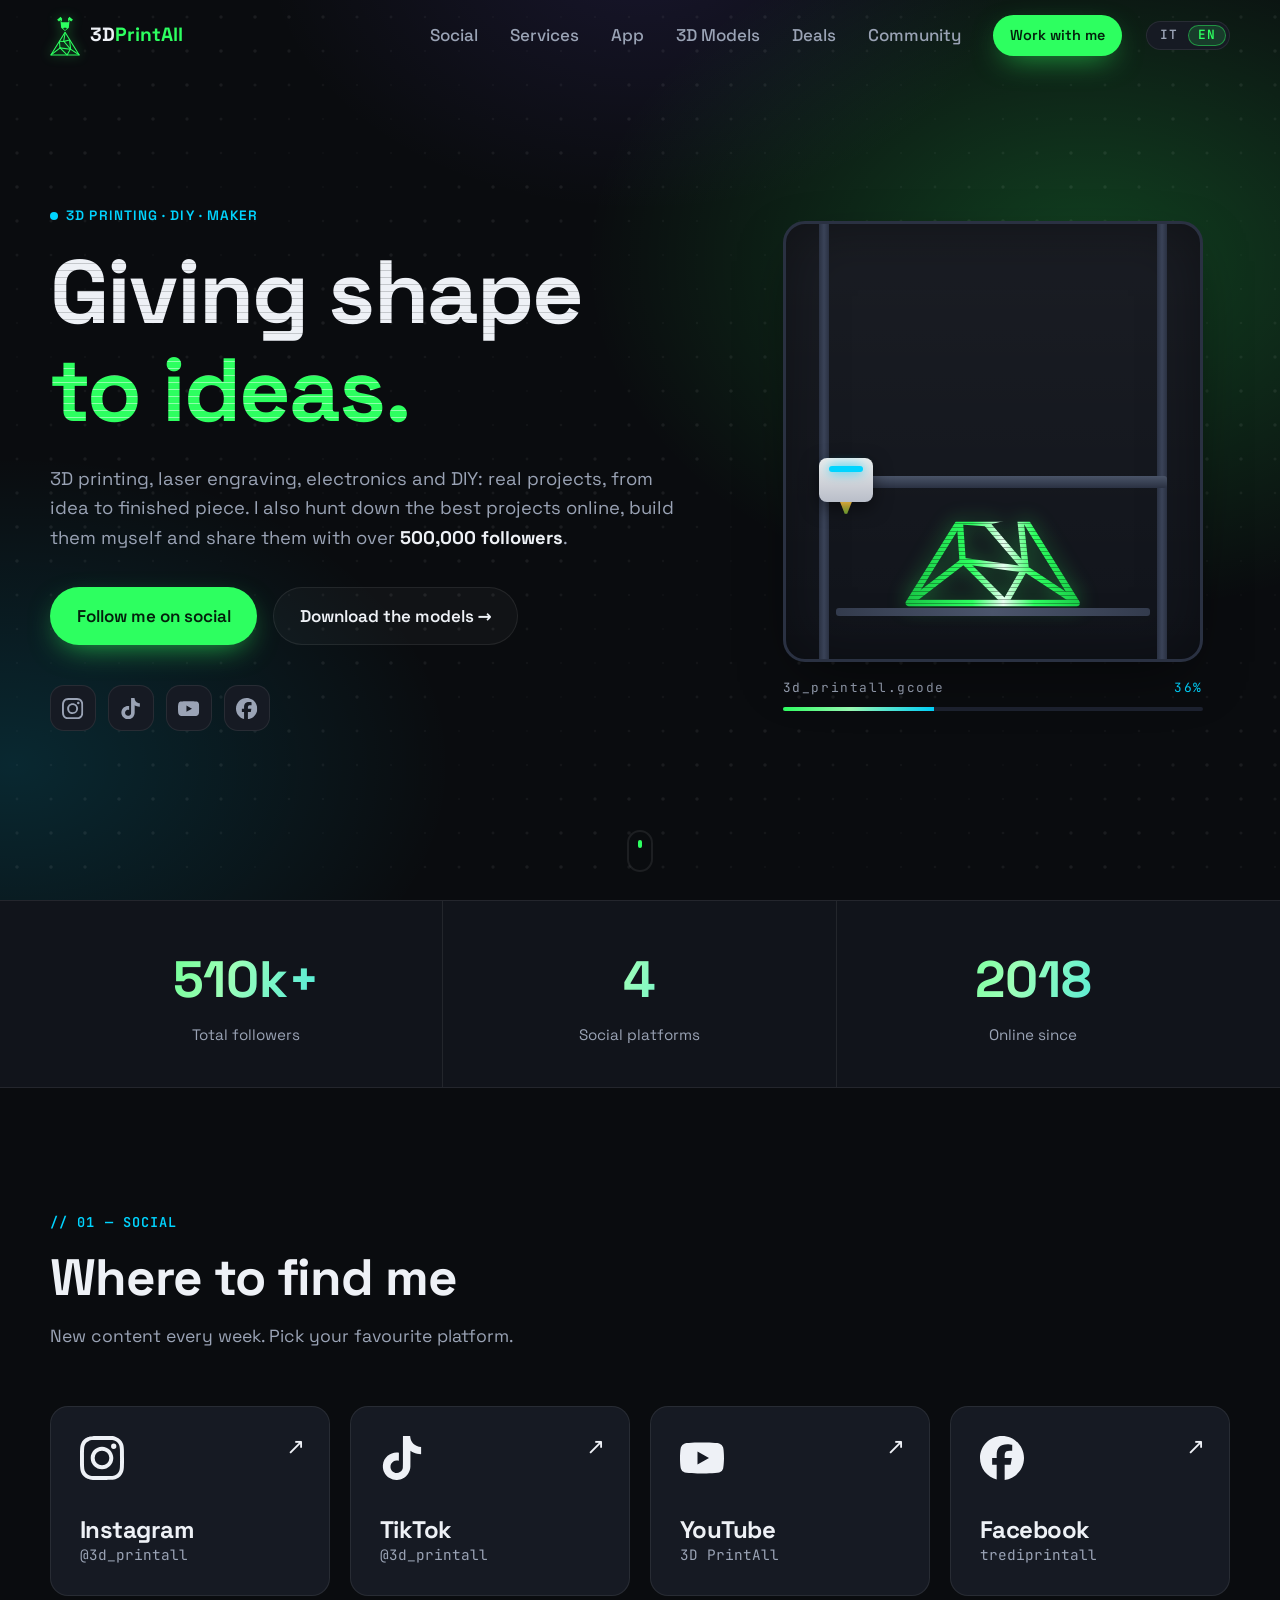
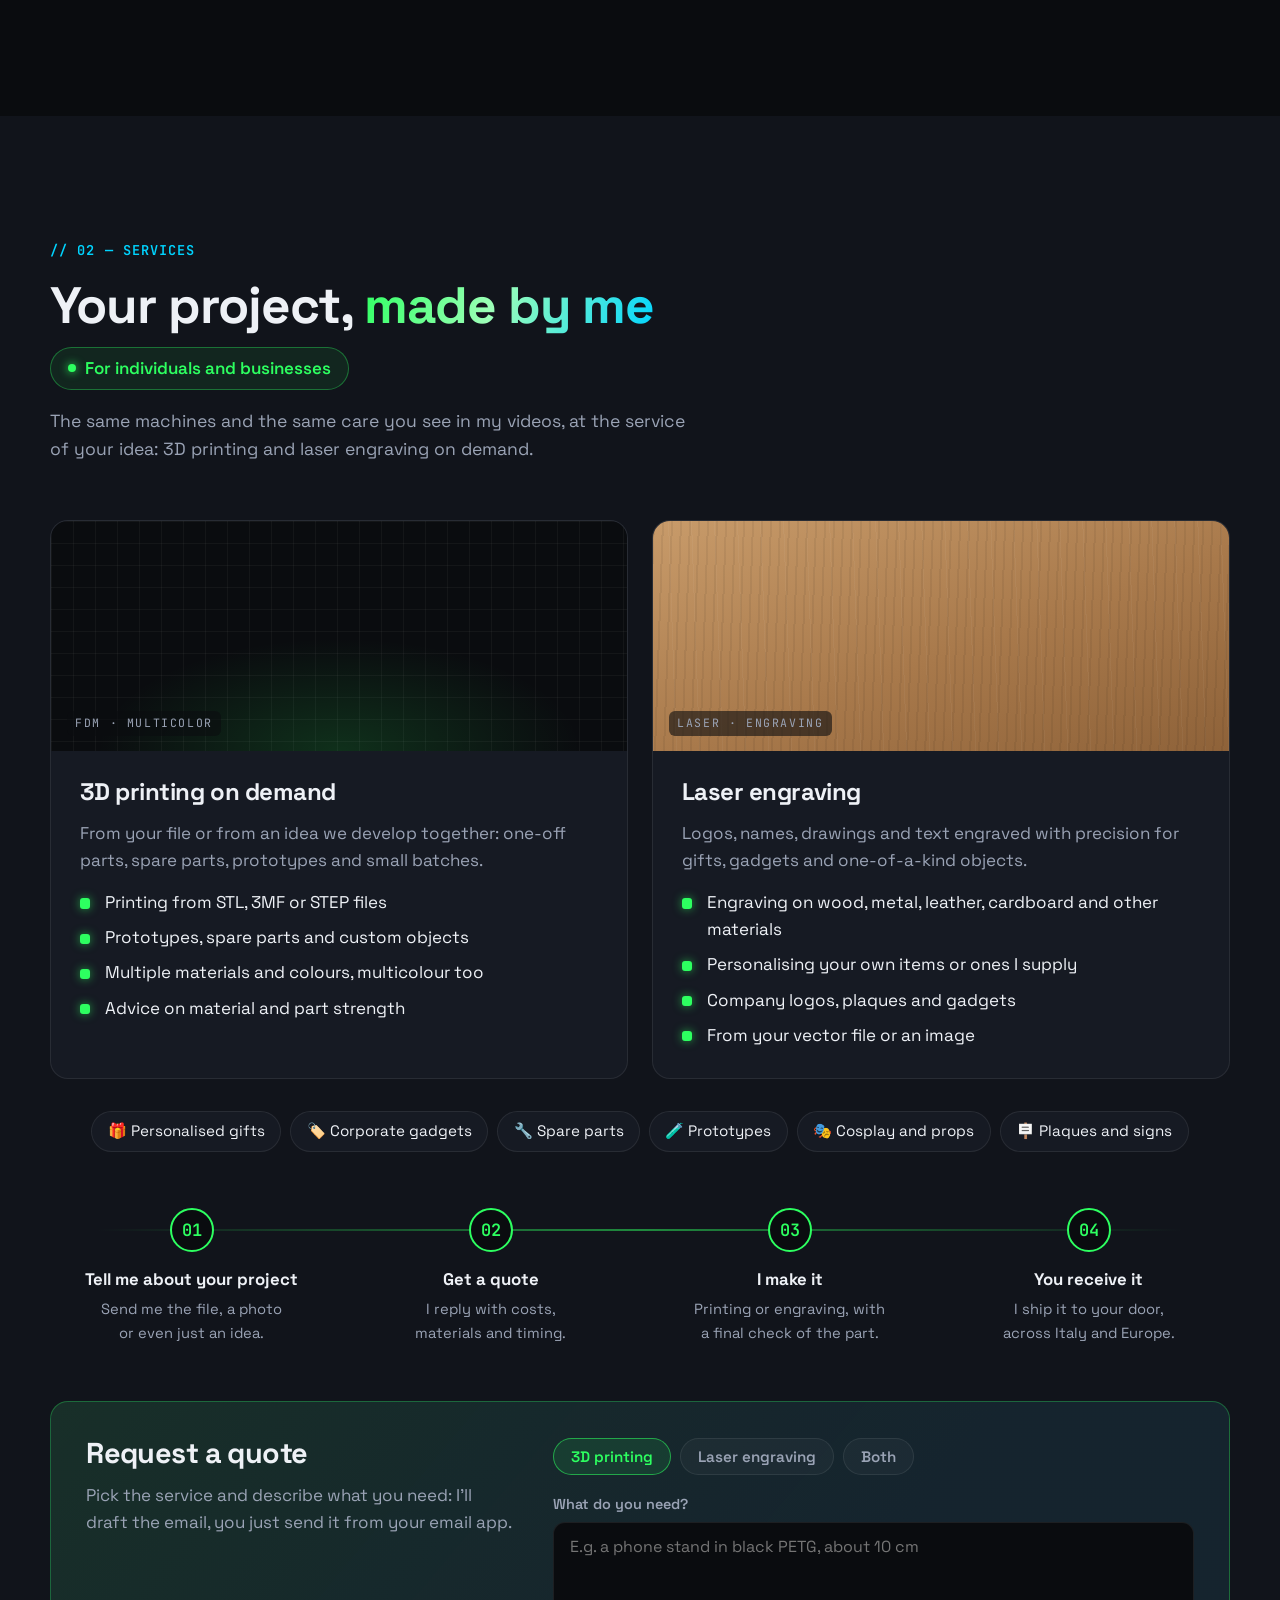
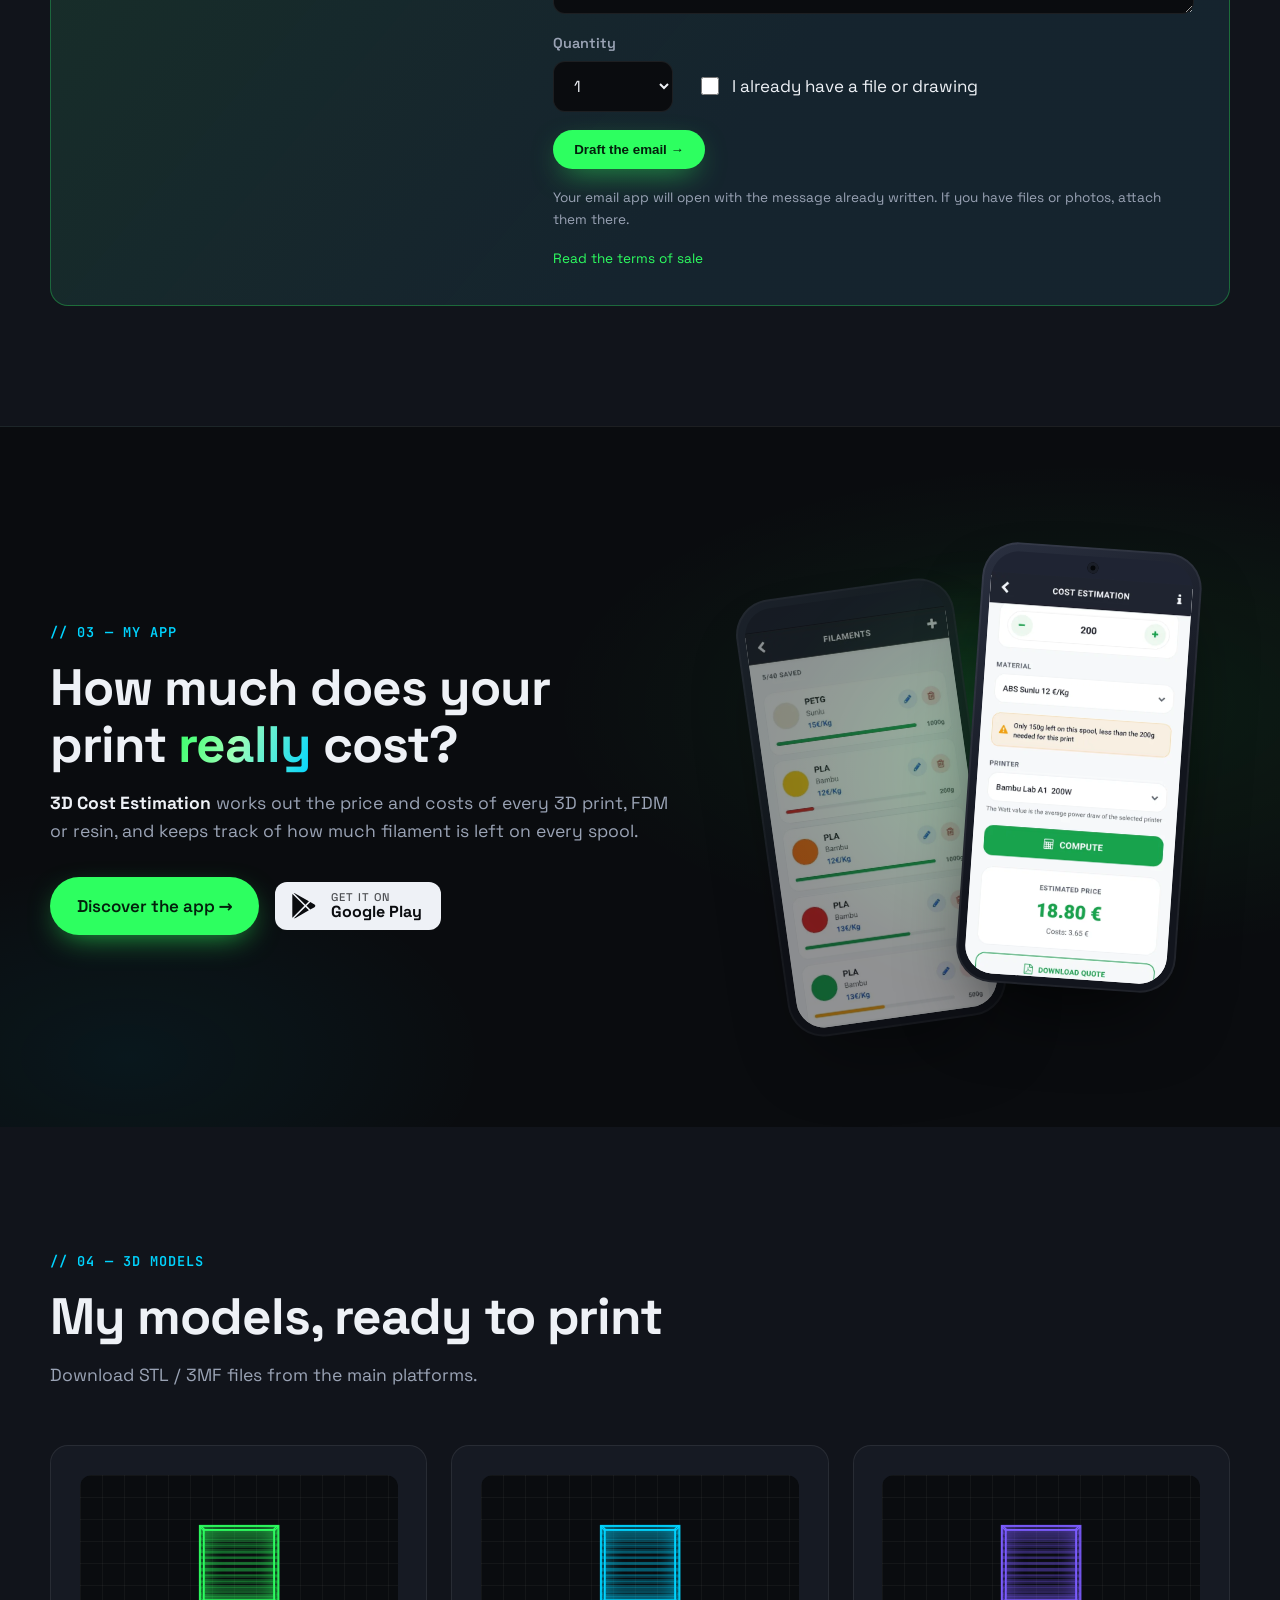
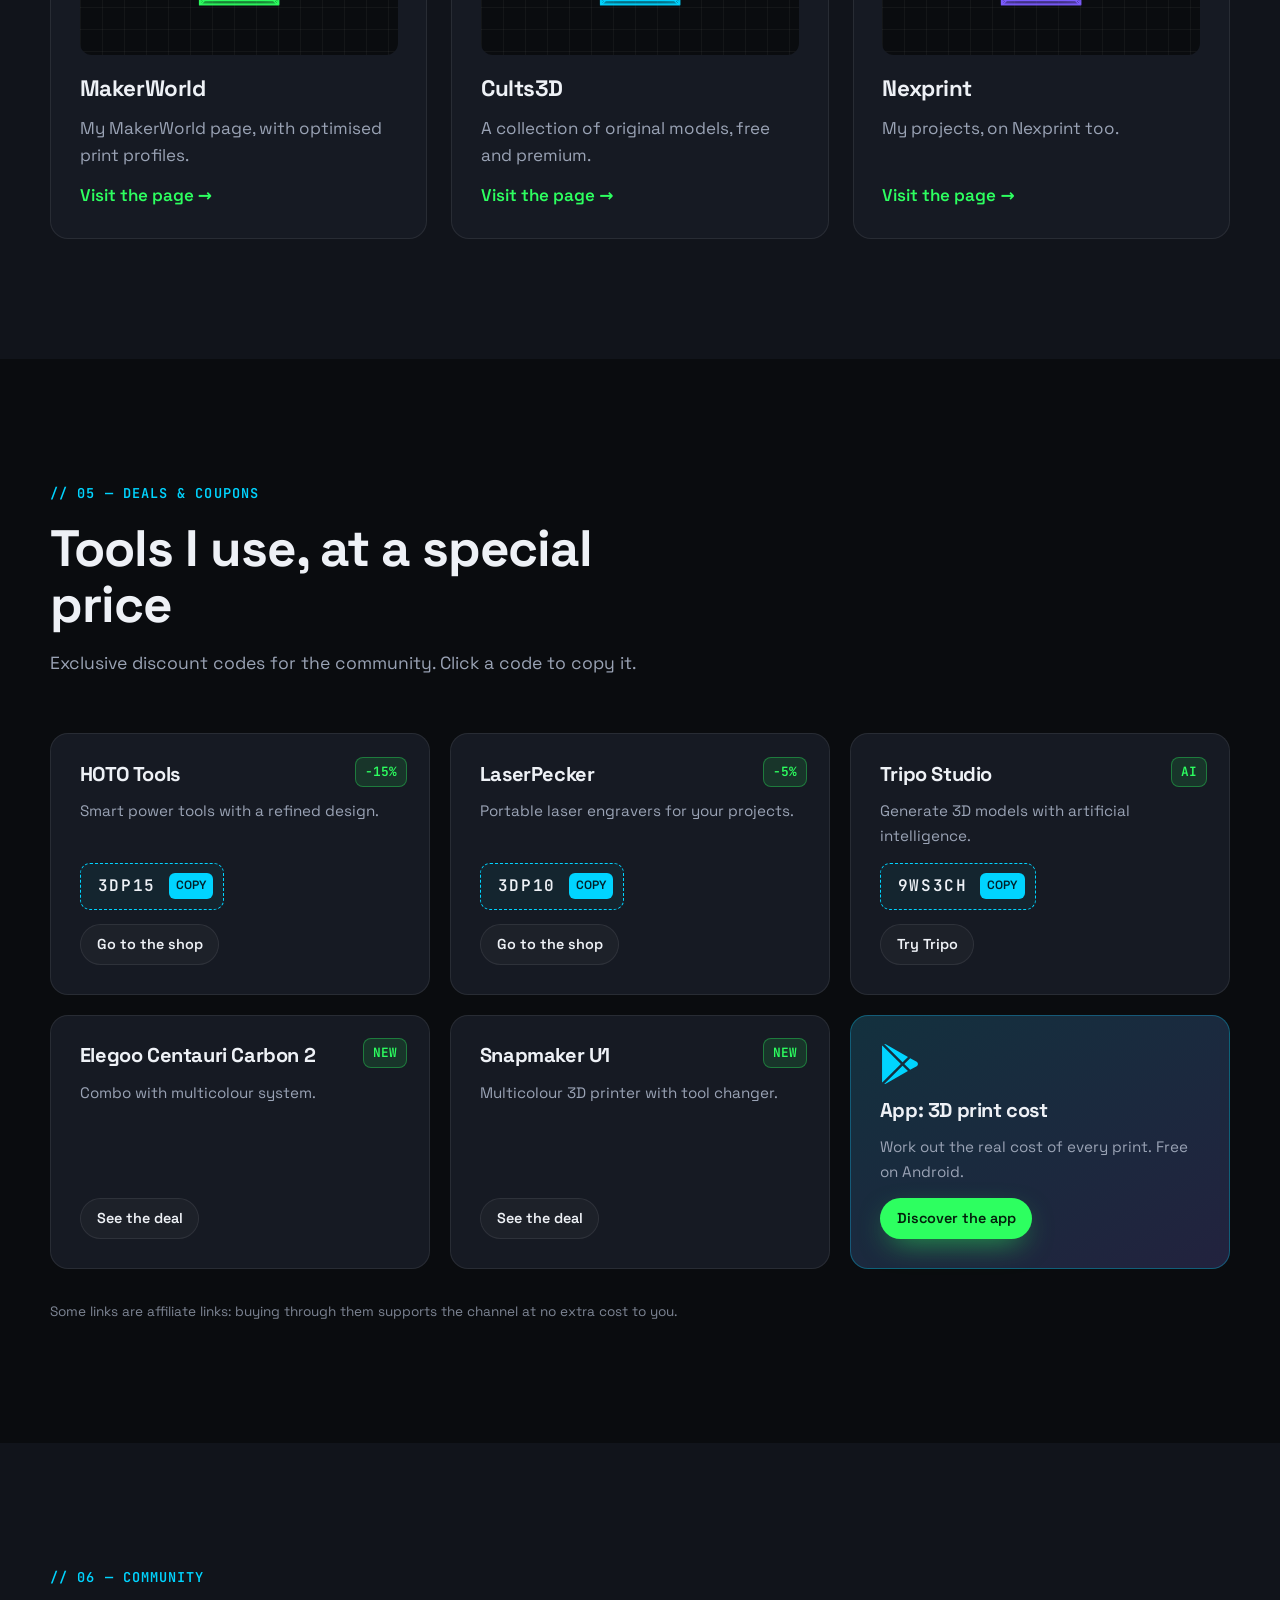
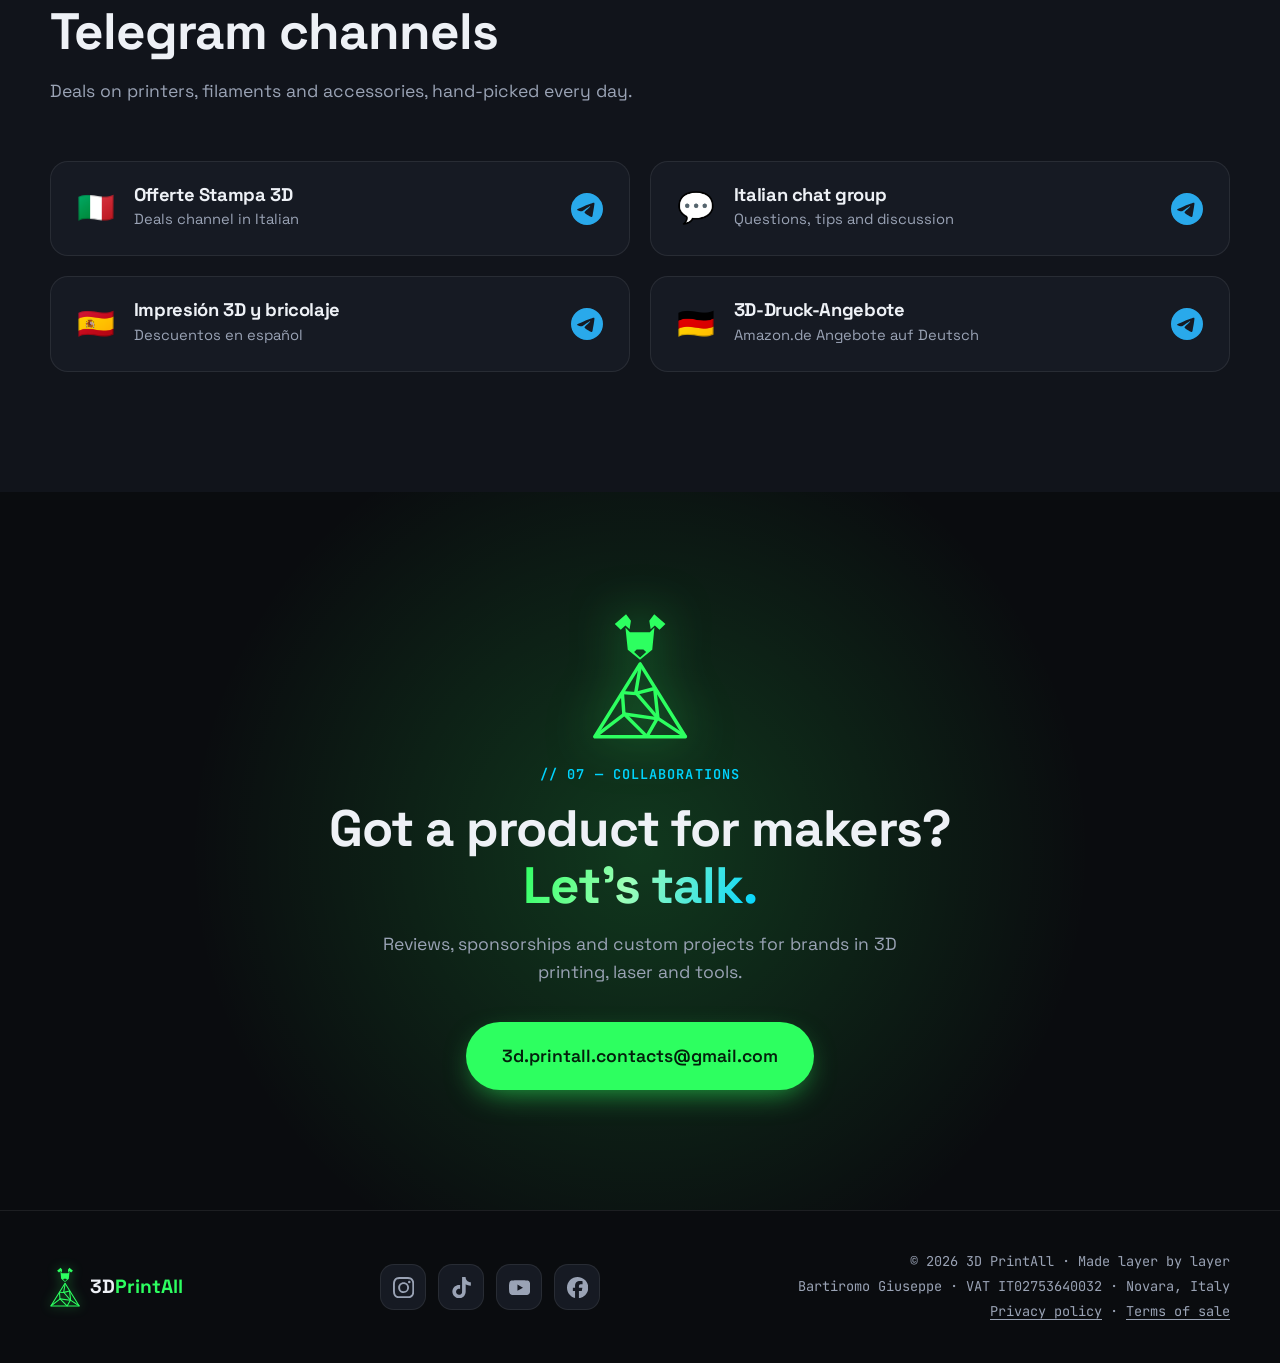
==== index.html @ 7f073265 "Footer: sede Novara, Italia Co-Authored-By: Claude Opus 5.5 <noreply@anthropic.com>" ====
<!doctype html>
<html lang="it">
<head>
  <meta charset="utf-8">
  <meta name="viewport" content="width=device-width, initial-scale=1">
  <title>3D PrintAll — Stampa 3D &amp; Fai da te</title>
  <meta name="description" content="3D PrintAll: stampa 3D, incisione laser, elettronica e fai da te. Progetti, modelli da scaricare e offerte per maker. Oltre 500.000 follower su Instagram, TikTok, YouTube e Facebook.">
  <meta name="theme-color" content="#0a0c0f">

  <!-- Open Graph -->
  <meta property="og:type" content="website">
  <meta property="og:title" content="3D PrintAll — Stampa 3D & Fai da te">
  <meta property="og:description" content="Stampa 3D, incisione laser ed elettronica: progetti, modelli e offerte per chi ama creare.">
  <meta property="og:url" content="https://renwo.github.io/3d-printall-site/">
  <meta property="og:site_name" content="3D PrintAll">
  <meta property="og:locale" content="it_IT">
  <meta property="og:locale:alternate" content="en_US">
  <meta property="og:image" content="https://renwo.github.io/3d-printall-site/assets/og-image.png">
  <meta property="og:image:width" content="1200">
  <meta property="og:image:height" content="630">
  <meta property="og:image:alt" content="Logo 3D PrintAll: stampa 3D, laser, elettronica e fai da te">
  <meta name="twitter:card" content="summary_large_image">
  <link rel="canonical" href="https://renwo.github.io/3d-printall-site/">

  <link rel="icon" href="assets/logo.svg" type="image/svg+xml">
  <link rel="apple-touch-icon" href="assets/logo.png">
  <link rel="preload" href="assets/fonts/space-grotesk-latin.woff2" as="font" type="font/woff2" crossorigin>
  <link rel="stylesheet" href="css/fonts.css">
  <link rel="stylesheet" href="css/style.css">
  <script>document.documentElement.classList.add('js')</script>
</head>
<body>
  <!-- SVG sprite: brand icons (Simple Icons, CC0) + logo -->
  <svg width="0" height="0" style="position:absolute" aria-hidden="true">
    <symbol id="i-facebook" viewBox="0 0 24 24"><path d="M9.101 23.691v-7.98H6.627v-3.667h2.474v-1.58c0-4.085 1.848-5.978 5.858-5.978.401 0 .955.042 1.468.103a8.68 8.68 0 0 1 1.141.195v3.325a8.623 8.623 0 0 0-.653-.036 26.805 26.805 0 0 0-.733-.009c-.707 0-1.259.096-1.675.309a1.686 1.686 0 0 0-.679.622c-.258.42-.374.995-.374 1.752v1.297h3.919l-.386 2.103-.287 1.564h-3.246v8.245C19.396 23.238 24 18.179 24 12.044c0-6.627-5.373-12-12-12s-12 5.373-12 12c0 5.628 3.874 10.35 9.101 11.647Z"/></symbol>
    <symbol id="i-googleplay" viewBox="0 0 24 24"><path d="M22.018 13.298l-3.919 2.218-3.515-3.493 3.543-3.521 3.891 2.202a1.49 1.49 0 0 1 0 2.594zM1.337.924a1.486 1.486 0 0 0-.112.568v21.017c0 .217.045.419.124.6l11.155-11.087L1.337.924zm12.207 10.065l3.258-3.238L3.45.195a1.466 1.466 0 0 0-.946-.179l11.04 10.973zm0 2.067l-11 10.933c.298.036.612-.016.906-.183l13.324-7.54-3.23-3.21z"/></symbol>
    <symbol id="i-instagram" viewBox="0 0 24 24"><path d="M7.0301.084c-1.2768.0602-2.1487.264-2.911.5634-.7888.3075-1.4575.72-2.1228 1.3877-.6652.6677-1.075 1.3368-1.3802 2.127-.2954.7638-.4956 1.6365-.552 2.914-.0564 1.2775-.0689 1.6882-.0626 4.947.0062 3.2586.0206 3.6671.0825 4.9473.061 1.2765.264 2.1482.5635 2.9107.308.7889.72 1.4573 1.388 2.1228.6679.6655 1.3365 1.0743 2.1285 1.38.7632.295 1.6361.4961 2.9134.552 1.2773.056 1.6884.069 4.9462.0627 3.2578-.0062 3.668-.0207 4.9478-.0814 1.28-.0607 2.147-.2652 2.9098-.5633.7889-.3086 1.4578-.72 2.1228-1.3881.665-.6682 1.0745-1.3378 1.3795-2.1284.2957-.7632.4966-1.636.552-2.9124.056-1.2809.0692-1.6898.063-4.948-.0063-3.2583-.021-3.6668-.0817-4.9465-.0607-1.2797-.264-2.1487-.5633-2.9117-.3084-.7889-.72-1.4568-1.3876-2.1228C21.2982 1.33 20.628.9208 19.8378.6165 19.074.321 18.2017.1197 16.9244.0645 15.6471.0093 15.236-.005 11.977.0014 8.718.0076 8.31.0215 7.0301.0839m.1402 21.6932c-1.17-.0509-1.8053-.2453-2.2287-.408-.5606-.216-.96-.4771-1.3819-.895-.422-.4178-.6811-.8186-.9-1.378-.1644-.4234-.3624-1.058-.4171-2.228-.0595-1.2645-.072-1.6442-.079-4.848-.007-3.2037.0053-3.583.0607-4.848.05-1.169.2456-1.805.408-2.2282.216-.5613.4762-.96.895-1.3816.4188-.4217.8184-.6814 1.3783-.9003.423-.1651 1.0575-.3614 2.227-.4171 1.2655-.06 1.6447-.072 4.848-.079 3.2033-.007 3.5835.005 4.8495.0608 1.169.0508 1.8053.2445 2.228.408.5608.216.96.4754 1.3816.895.4217.4194.6816.8176.9005 1.3787.1653.4217.3617 1.056.4169 2.2263.0602 1.2655.0739 1.645.0796 4.848.0058 3.203-.0055 3.5834-.061 4.848-.051 1.17-.245 1.8055-.408 2.2294-.216.5604-.4763.96-.8954 1.3814-.419.4215-.8181.6811-1.3783.9-.4224.1649-1.0577.3617-2.2262.4174-1.2656.0595-1.6448.072-4.8493.079-3.2045.007-3.5825-.006-4.848-.0608M16.953 5.5864A1.44 1.44 0 1 0 18.39 4.144a1.44 1.44 0 0 0-1.437 1.4424M5.8385 12.012c.0067 3.4032 2.7706 6.1557 6.173 6.1493 3.4026-.0065 6.157-2.7701 6.1506-6.1733-.0065-3.4032-2.771-6.1565-6.174-6.1498-3.403.0067-6.156 2.771-6.1496 6.1738M8 12.0077a4 4 0 1 1 4.008 3.9921A3.9996 3.9996 0 0 1 8 12.0077"/></symbol>
    <symbol id="i-telegram" viewBox="0 0 24 24"><path d="M11.944 0A12 12 0 0 0 0 12a12 12 0 0 0 12 12 12 12 0 0 0 12-12A12 12 0 0 0 12 0a12 12 0 0 0-.056 0zm4.962 7.224c.1-.002.321.023.465.14a.506.506 0 0 1 .171.325c.016.093.036.306.02.472-.18 1.898-.962 6.502-1.36 8.627-.168.9-.499 1.201-.82 1.23-.696.065-1.225-.46-1.9-.902-1.056-.693-1.653-1.124-2.678-1.8-1.185-.78-.417-1.21.258-1.91.177-.184 3.247-2.977 3.307-3.23.007-.032.014-.15-.056-.212s-.174-.041-.249-.024c-.106.024-1.793 1.14-5.061 3.345-.48.33-.913.49-1.302.48-.428-.008-1.252-.241-1.865-.44-.752-.245-1.349-.374-1.297-.789.027-.216.325-.437.893-.663 3.498-1.524 5.83-2.529 6.998-3.014 3.332-1.386 4.025-1.627 4.476-1.635z"/></symbol>
    <symbol id="i-tiktok" viewBox="0 0 24 24"><path d="M12.525.02c1.31-.02 2.61-.01 3.91-.02.08 1.53.63 3.09 1.75 4.17 1.12 1.11 2.7 1.62 4.24 1.79v4.03c-1.44-.05-2.89-.35-4.2-.97-.57-.26-1.1-.59-1.62-.93-.01 2.92.01 5.84-.02 8.75-.08 1.4-.54 2.79-1.35 3.94-1.31 1.92-3.58 3.17-5.91 3.21-1.43.08-2.86-.31-4.08-1.03-2.02-1.19-3.44-3.37-3.65-5.71-.02-.5-.03-1-.01-1.49.18-1.9 1.12-3.72 2.58-4.96 1.66-1.44 3.98-2.13 6.15-1.72.02 1.48-.04 2.96-.04 4.44-.99-.32-2.15-.23-3.02.37-.63.41-1.11 1.04-1.36 1.75-.21.51-.15 1.07-.14 1.61.24 1.64 1.82 3.02 3.5 2.87 1.12-.01 2.19-.66 2.77-1.61.19-.33.4-.67.41-1.06.1-1.79.06-3.57.07-5.36.01-4.03-.01-8.05.02-12.07z"/></symbol>
    <symbol id="i-youtube" viewBox="0 0 24 24"><path d="M23.498 6.186a3.016 3.016 0 0 0-2.122-2.136C19.505 3.545 12 3.545 12 3.545s-7.505 0-9.377.505A3.017 3.017 0 0 0 .502 6.186C0 8.07 0 12 0 12s0 3.93.502 5.814a3.016 3.016 0 0 0 2.122 2.136c1.871.505 9.376.505 9.376.505s7.505 0 9.377-.505a3.015 3.015 0 0 0 2.122-2.136C24 15.93 24 12 24 12s0-3.93-.502-5.814zM9.545 15.568V8.432L15.818 12l-6.273 3.568z"/></symbol>
    <symbol id="i-logo" viewBox="140 6 784 1036"><path fill-rule="evenodd" d="M326,100 418,20 458,73 447,143 413,112 375,147Z M740,100 648,20 608,73 619,143 653,112 691,147Z M413,127 450,167 612,167 650,127 632,310 532,392 432,310Z M505,308 560,308 582,328 533,372 484,328Z"/><g fill="none" stroke-width="28" stroke-linecap="round" stroke-linejoin="round" stroke="currentColor"><polygon points="533,425 163,1020 903,1020"/><line x1="535" y1="440" x2="498" y2="658"/><line x1="392" y1="660" x2="500" y2="668"/><line x1="505" y1="664" x2="652" y2="626"/><line x1="652" y1="624" x2="678" y2="866"/><line x1="505" y1="668" x2="668" y2="858"/><line x1="388" y1="662" x2="400" y2="830"/><line x1="402" y1="834" x2="668" y2="872"/><line x1="405" y1="835" x2="170" y2="1015"/><line x1="410" y1="840" x2="585" y2="1015"/><line x1="672" y1="872" x2="590" y2="1015"/><line x1="675" y1="868" x2="898" y2="1015"/></g></symbol>
  </svg>

  <!-- ============ NAV ============ -->
  <header class="nav" id="nav">
    <div class="container nav__inner">
      <a href="#top" class="logo" aria-label="3D PrintAll - home">
        <svg class="logo__mark" aria-hidden="true"><use href="#i-logo"/></svg>
        <span class="logo__text">3D<b>PrintAll</b></span>
      </a>
      <nav class="nav__links" id="navLinks" aria-label="Navigazione principale" data-i18n-attr="aria-label:nav.aria">
        <a href="#social">Social</a>
        <a href="#servizi" data-i18n="nav.services">Servizi</a>
        <a href="app/">App</a>
        <a href="#modelli" data-i18n="nav.models">Modelli 3D</a>
        <a href="#offerte" data-i18n="nav.deals">Offerte</a>
        <a href="#community">Community</a>
        <a href="#contatti" class="btn btn--sm btn--primary" data-i18n="nav.collab">Collabora</a>
      </nav>
      <div class="lang-switch" role="group" aria-label="Lingua / Language" data-active="it">
        <button type="button" data-lang="it" aria-pressed="true" lang="it">IT</button>
        <button type="button" data-lang="en" aria-pressed="false" lang="en">EN</button>
      </div>
      <button class="nav__toggle" id="navToggle" aria-label="Apri menu" data-i18n-attr="aria-label:nav.menu" aria-expanded="false" aria-controls="navLinks">
        <span></span><span></span>
      </button>
    </div>
  </header>

  <main id="top">

    <!-- ============ HERO ============ -->
    <section class="hero">
      <canvas class="hero__grid" id="heroGrid" aria-hidden="true"></canvas>
      <div class="container hero__inner">
        <div class="hero__copy">
          <p class="eyebrow" data-i18n="hero.eyebrow"><span class="dot"></span> Stampa 3D · Fai da te · Maker</p>
          <h1 class="hero__title">
            <span class="layered" data-text="Diamo forma" data-i18n="hero.t1">Diamo forma</span><br>
            <span class="layered layered--accent" data-text="alle idee." data-i18n="hero.t2">alle idee.</span>
          </h1>
          <p class="hero__lead" data-i18n="hero.lead">
            Stampa 3D, incisione laser, elettronica e fai da te: progetti veri, dall'idea al pezzo finito.
            Scovo anche i migliori progetti online, li riproduco e li mostro a oltre
            <strong>500.000 follower</strong>.
          </p>
          <div class="hero__cta">
            <a href="#social" class="btn btn--primary" data-i18n="hero.cta1">Seguimi sui social</a>
            <a href="#modelli" class="btn btn--ghost" data-i18n="hero.cta2">Scarica i modelli →</a>
          </div>
          <ul class="hero__socials" aria-label="Social">
            <li><a href="https://instagram.com/3d_printall" target="_blank" rel="noopener" aria-label="Instagram"><svg class="ico" aria-hidden="true"><use href="#i-instagram"/></svg></a></li>
            <li><a href="https://tiktok.com/@3d_printall" target="_blank" rel="noopener" aria-label="TikTok"><svg class="ico" aria-hidden="true"><use href="#i-tiktok"/></svg></a></li>
            <li><a href="https://www.youtube.com/channel/UCyTCmtg6hml9MblgfYUGZMQ" target="_blank" rel="noopener" aria-label="YouTube"><svg class="ico" aria-hidden="true"><use href="#i-youtube"/></svg></a></li>
            <li><a href="https://www.facebook.com/trediprintall" target="_blank" rel="noopener" aria-label="Facebook"><svg class="ico" aria-hidden="true"><use href="#i-facebook"/></svg></a></li>
          </ul>
        </div>

        <!-- Animated 3D printer -->
        <div class="printer" aria-hidden="true">
          <div class="printer__frame">
            <div class="printer__gantry">
              <div class="printer__head">
                <span class="printer__nozzle"></span>
              </div>
            </div>
            <div class="print">
              <div class="print__fill"></div>
            </div>
            <div class="printer__bed"></div>
          </div>
          <div class="printer__label mono">
            <span>3d_printall.gcode</span>
            <span class="printer__pct" id="printPct">0%</span>
          </div>
          <div class="printer__bar"><span id="printBar"></span></div>
        </div>
      </div>

      <a href="#stats" class="scroll-hint" aria-label="Scorri giù" data-i18n-attr="aria-label:hero.scroll"><span></span></a>
    </section>

    <!-- ============ STATS ============ -->
    <section class="stats" id="stats">
      <div class="container stats__grid">
        <div class="stat reveal">
          <span class="stat__num" data-count="510" data-suffix="k+">0</span>
          <span class="stat__label" data-i18n="stats.followers">Follower totali</span>
        </div>
        <div class="stat reveal">
          <span class="stat__num" data-count="4">0</span>
          <span class="stat__label" data-i18n="stats.platforms">Piattaforme social</span>
        </div>
        <div class="stat reveal">
          <span class="stat__num" data-count="2018" data-plain>0</span>
          <span class="stat__label" data-i18n="stats.since">Online dal</span>
        </div>
      </div>
    </section>

    <!-- ============ SOCIAL ============ -->
    <section class="section" id="social">
      <div class="container">
        <header class="section__head reveal">
          <p class="eyebrow mono">// 01 — Social</p>
          <h2 data-i18n="social.title">Dove trovarmi</h2>
          <p class="section__sub" data-i18n="social.sub">Contenuti nuovi ogni settimana. Scegli la tua piattaforma preferita.</p>
        </header>

        <div class="social-grid">
          <a class="social-card reveal" style="--c1:#f58529;--c2:#dd2a7b;--c3:#8134af" href="https://instagram.com/3d_printall" target="_blank" rel="noopener">
            <svg class="ico social-card__icon" aria-hidden="true"><use href="#i-instagram"/></svg>
            <div>
              <h3>Instagram</h3>
              <p class="mono">@3d_printall</p>
            </div>
            <span class="social-card__arrow">↗</span>
          </a>
          <a class="social-card reveal" style="--c1:#25f4ee;--c2:#111;--c3:#fe2c55" href="https://tiktok.com/@3d_printall" target="_blank" rel="noopener">
            <svg class="ico social-card__icon" aria-hidden="true"><use href="#i-tiktok"/></svg>
            <div>
              <h3>TikTok</h3>
              <p class="mono">@3d_printall</p>
            </div>
            <span class="social-card__arrow">↗</span>
          </a>
          <a class="social-card reveal" style="--c1:#ff0000;--c2:#c4302b;--c3:#ff4d4d" href="https://www.youtube.com/channel/UCyTCmtg6hml9MblgfYUGZMQ" target="_blank" rel="noopener">
            <svg class="ico social-card__icon" aria-hidden="true"><use href="#i-youtube"/></svg>
            <div>
              <h3>YouTube</h3>
              <p class="mono">3D PrintAll</p>
            </div>
            <span class="social-card__arrow">↗</span>
          </a>
          <a class="social-card reveal" style="--c1:#1877f2;--c2:#0a52c2;--c3:#4f9bff" href="https://www.facebook.com/trediprintall" target="_blank" rel="noopener">
            <svg class="ico social-card__icon" aria-hidden="true"><use href="#i-facebook"/></svg>
            <div>
              <h3>Facebook</h3>
              <p class="mono">trediprintall</p>
            </div>
            <span class="social-card__arrow">↗</span>
          </a>
        </div>
      </div>
    </section>

    <!-- ============ SERVIZI ============ -->
    <section class="section section--alt services" id="servizi">
      <div class="container">
        <header class="section__head reveal">
          <p class="eyebrow mono" data-i18n="sv.eyebrow">// 02 — Servizi</p>
          <h2 data-i18n="sv.title">Il tuo progetto, <span class="grad">realizzato da me</span></h2>
          <p class="svc-audience" data-i18n="sv.audience">Per privati e aziende</p>
          <p class="section__sub" data-i18n="sv.sub">Le stesse macchine e la stessa cura che vedi nei miei video, al servizio della tua idea: stampa 3D e incisione laser su richiesta.</p>
        </header>

        <div class="svc-grid">
          <!-- 3D printing -->
          <article class="svc reveal">
            <div class="svc__visual svc__visual--print" aria-hidden="true">
              <div class="layers">
                <span style="--w:34%;--i:9"></span><span style="--w:46%;--i:8"></span><span style="--w:56%;--i:7"></span>
                <span style="--w:62%;--i:6"></span><span style="--w:66%;--i:5"></span><span style="--w:68%;--i:4"></span>
                <span style="--w:66%;--i:3"></span><span style="--w:60%;--i:2"></span><span style="--w:52%;--i:1"></span>
                <span style="--w:58%;--i:0"></span>
              </div>
              <span class="svc__label mono">FDM · MULTICOLOR</span>
            </div>
            <div class="svc__body">
              <h3 data-i18n="sv.printTitle">Stampa 3D su richiesta</h3>
              <p data-i18n="sv.printText">Dal tuo file o da un'idea da sviluppare insieme: pezzi unici, ricambi, prototipi e piccole serie.</p>
              <ul class="svc__list">
                <li data-i18n="sv.p1">Stampa da file STL, 3MF o STEP</li>
                <li data-i18n="sv.p2">Prototipi, ricambi e oggetti personalizzati</li>
                <li data-i18n="sv.p3">Più materiali e colori, anche multicolore</li>
                <li data-i18n="sv.p4">Consigli su materiale e resistenza del pezzo</li>
              </ul>
            </div>
          </article>

          <!-- Laser engraving -->
          <article class="svc reveal">
            <div class="svc__visual svc__visual--laser" aria-hidden="true">
              <svg class="engrave" viewBox="140 6 784 1036"><path d="M326,100 418,20 458,73 447,143 413,112 375,147Z" pathLength="1" style="--i:0"/><path d="M740,100 648,20 608,73 619,143 653,112 691,147Z" pathLength="1" style="--i:1"/><path d="M413,127 450,167 612,167 650,127 632,310 532,392 432,310Z" pathLength="1" style="--i:2"/><path d="M505,308 560,308 582,328 533,372 484,328Z" pathLength="1" style="--i:3"/><polygon points="533,425 163,1020 903,1020" pathLength="1" style="--i:4"/><line x1="535" y1="440" x2="498" y2="658" pathLength="1" style="--i:5"/><line x1="392" y1="660" x2="500" y2="668" pathLength="1" style="--i:6"/><line x1="505" y1="664" x2="652" y2="626" pathLength="1" style="--i:7"/><line x1="652" y1="624" x2="678" y2="866" pathLength="1" style="--i:8"/><line x1="505" y1="668" x2="668" y2="858" pathLength="1" style="--i:9"/><line x1="388" y1="662" x2="400" y2="830" pathLength="1" style="--i:10"/><line x1="402" y1="834" x2="668" y2="872" pathLength="1" style="--i:11"/><line x1="405" y1="835" x2="170" y2="1015" pathLength="1" style="--i:12"/><line x1="410" y1="840" x2="585" y2="1015" pathLength="1" style="--i:13"/><line x1="672" y1="872" x2="590" y2="1015" pathLength="1" style="--i:14"/><line x1="675" y1="868" x2="898" y2="1015" pathLength="1" style="--i:15"/></svg>
              <span class="svc__label mono">LASER · ENGRAVING</span>
            </div>
            <div class="svc__body">
              <h3 data-i18n="sv.laserTitle">Incisione laser</h3>
              <p data-i18n="sv.laserText">Loghi, nomi, disegni e testi incisi con precisione per regali, gadget e oggetti unici.</p>
              <ul class="svc__list">
                <li data-i18n="sv.l1">Incisione su legno, metallo, pelle, cartone e altri materiali</li>
                <li data-i18n="sv.l2">Personalizzazione di oggetti tuoi o forniti da me</li>
                <li data-i18n="sv.l3">Loghi aziendali, targhe e gadget</li>
                <li data-i18n="sv.l4">Dal tuo file vettoriale o da un'immagine</li>
              </ul>
            </div>
          </article>
        </div>

        <!-- Use cases -->
        <ul class="svc-tags reveal" aria-label="Esempi" data-i18n-attr="aria-label:sv.examples">
          <li data-i18n="sv.t1">🎁 Regali personalizzati</li>
          <li data-i18n="sv.t2">🏷️ Gadget aziendali</li>
          <li data-i18n="sv.t3">🔧 Pezzi di ricambio</li>
          <li data-i18n="sv.t4">🧪 Prototipi</li>
          <li data-i18n="sv.t5">🎭 Cosplay e props</li>
          <li data-i18n="sv.t6">🪧 Targhe e insegne</li>
        </ul>

        <!-- Process -->
        <ol class="svc-steps">
          <li class="reveal"><span class="mono">01</span><strong data-i18n="sv.s1t">Raccontami il progetto</strong><span data-i18n="sv.s1d">Mandami il file, una foto o anche solo un'idea.</span></li>
          <li class="reveal"><span class="mono">02</span><strong data-i18n="sv.s2t">Ricevi il preventivo</strong><span data-i18n="sv.s2d">Ti rispondo con costi, materiali e tempi.</span></li>
          <li class="reveal"><span class="mono">03</span><strong data-i18n="sv.s3t">Lo realizzo</strong><span data-i18n="sv.s3d">Stampa o incisione, con controllo finale del pezzo.</span></li>
          <li class="reveal"><span class="mono">04</span><strong data-i18n="sv.s4t">Lo ricevi</strong><span data-i18n="sv.s4d">Lo spedisco a casa tua, in Italia e in Europa.</span></li>
        </ol>

        <!-- Quote composer: builds an email, nothing is sent by the site -->
        <div class="quote reveal" id="preventivo">
          <div class="quote__intro">
            <h3 data-i18n="sv.qTitle">Richiedi un preventivo</h3>
            <p data-i18n="sv.qText">Scegli il servizio e descrivi cosa ti serve: preparo io l'email, a te basta inviarla dal tuo programma di posta.</p>
          </div>
          <div class="quote__form">
            <div class="quote__row" role="group" aria-label="Servizio" data-i18n-attr="aria-label:sv.qService">
              <button type="button" class="chip is-on" data-service="print" aria-pressed="true" data-i18n="sv.optPrint">Stampa 3D</button>
              <button type="button" class="chip" data-service="laser" aria-pressed="false" data-i18n="sv.optLaser">Incisione laser</button>
              <button type="button" class="chip" data-service="both" aria-pressed="false" data-i18n="sv.optBoth">Entrambi</button>
            </div>
            <label class="quote__field">
              <span data-i18n="sv.qDescLabel">Cosa ti serve?</span>
              <textarea id="quoteDesc" rows="3" placeholder="Es. un supporto per il telefono in PETG nero, circa 10 cm" data-i18n-attr="placeholder:sv.qDescPh"></textarea>
            </label>
            <div class="quote__row quote__row--split">
              <label class="quote__field">
                <span data-i18n="sv.qQty">Quantità</span>
                <select id="quoteQty">
                  <option value="1">1</option>
                  <option value="2-10">2–10</option>
                  <option value="10-50">10–50</option>
                  <option value="50+">50+</option>
                </select>
              </label>
              <label class="quote__check">
                <input type="checkbox" id="quoteFile">
                <span data-i18n="sv.qFile">Ho già il file o un disegno</span>
              </label>
            </div>
            <button type="button" class="btn btn--primary" id="quoteSend" data-i18n="sv.qSend">Prepara l'email →</button>
            <p class="quote__note" data-i18n="sv.qNote">Si aprirà il tuo programma di posta con il messaggio già scritto. Se hai file o foto, allegali lì.</p>
            <p class="quote__note"><a href="https://renwo.github.io/3dprintall-legal/condizioni/" target="_blank" rel="noopener" data-i18n="sv.terms">Leggi le condizioni di vendita</a></p>
            <div class="quote__fallback" id="quoteFallback" hidden>
              <p data-i18n="sv.fbText">Non si è aperto nulla? Invia l'email da qui:</p>
              <div class="quote__row">
                <a class="chip" id="quoteGmail" href="#" target="_blank" rel="noopener">Gmail</a>
                <a class="chip" id="quoteOutlook" href="#" target="_blank" rel="noopener">Outlook</a>
                <button type="button" class="chip" id="quoteCopy" data-i18n="sv.fbCopy">Copia il testo</button>
              </div>
              <p class="quote__note"><span data-i18n="sv.fbTo">Indirizzo:</span> <a href="mailto:3d.printall.contacts@gmail.com">3d.printall.contacts@gmail.com</a></p>
            </div>
          </div>
        </div>
      </div>
    </section>

    <!-- ============ APP (teaser — full page in app/) ============ -->
    <section class="section app" id="app">
      <div class="container">
        <div class="teaser">
          <div class="teaser__copy reveal">
            <p class="eyebrow mono" data-i18n="app.eyebrow">// 03 — La mia app</p>
            <h2 data-i18n="app.title">Quanto costa <span class="grad">davvero</span> la tua stampa?</h2>
            <p class="section__sub" data-i18n="teaser.sub"><strong>3D Cost Estimation</strong> calcola prezzo e costi di ogni stampa 3D, FDM o resina, e tiene d'occhio quanto filamento ti resta su ogni bobina.</p>
            <div class="teaser__cta">
              <a class="btn btn--primary" href="app/" data-i18n="teaser.btn">Scopri l'app →</a>
              <a class="play-btn play-btn--sm" href="https://play.google.com/store/apps/details?id=my_pkg.myapp" target="_blank" rel="noopener">
                <svg class="ico" aria-hidden="true"><use href="#i-googleplay"/></svg>
                <span><small data-i18n="app.available">Disponibile su</small>Google Play</span>
              </a>
            </div>
          </div>
          <a class="teaser__phones reveal" href="app/" aria-label="3D Cost Estimation" tabindex="-1">
            <span class="app__glow" aria-hidden="true"></span>
            <span class="phone phone--back"><span class="phone__screen"><img src="assets/app/filaments.webp" alt="" width="540" height="1131" loading="lazy"></span></span>
            <span class="phone phone--front"><span class="phone__notch" aria-hidden="true"></span><span class="phone__screen"><img src="assets/app/price.webp" alt="" width="540" height="1126" loading="lazy"></span></span>
          </a>
        </div>
      </div>
    </section>

    <!-- ============ MODELLI ============ -->
    <section class="section section--alt" id="modelli">
      <div class="container">
        <header class="section__head reveal">
          <p class="eyebrow mono" data-i18n="models.eyebrow">// 04 — Modelli 3D</p>
          <h2 data-i18n="models.title">I miei modelli, pronti da stampare</h2>
          <p class="section__sub" data-i18n="models.sub">Scarica i file STL / 3MF dalle principali piattaforme.</p>
        </header>

        <div class="model-grid">
          <a class="model-card reveal" href="https://makerworld.com/en/@3d_printall" target="_blank" rel="noopener">
            <div class="model-card__visual"><div class="cube"><span></span><span></span><span></span><span></span><span></span><span></span></div></div>
            <h3>MakerWorld</h3>
            <p data-i18n="models.mw">La mia pagina su MakerWorld, con profili di stampa ottimizzati.</p>
            <span class="link" data-i18n="models.visit">Visita la pagina →</span>
          </a>
          <a class="model-card reveal" href="https://cults3d.com/en/users/3dprintall" target="_blank" rel="noopener">
            <div class="model-card__visual"><div class="cube cube--b"><span></span><span></span><span></span><span></span><span></span><span></span></div></div>
            <h3>Cults3D</h3>
            <p data-i18n="models.cults">Collezione di modelli originali, gratuiti e premium.</p>
            <span class="link" data-i18n="models.visit">Visita la pagina →</span>
          </a>
          <a class="model-card reveal" href="https://www.nexprint.com/en/U0035322098/home" target="_blank" rel="noopener">
            <div class="model-card__visual"><div class="cube cube--c"><span></span><span></span><span></span><span></span><span></span><span></span></div></div>
            <h3>Nexprint</h3>
            <p data-i18n="models.nex">I miei progetti anche su Nexprint.</p>
            <span class="link" data-i18n="models.visit">Visita la pagina →</span>
          </a>
        </div>
      </div>
    </section>

    <!-- ============ OFFERTE ============ -->
    <section class="section" id="offerte">
      <div class="container">
        <header class="section__head reveal">
          <p class="eyebrow mono" data-i18n="deals.eyebrow">// 05 — Offerte & Coupon</p>
          <h2 data-i18n="deals.title">Strumenti che uso, a prezzo speciale</h2>
          <p class="section__sub" data-i18n="deals.sub">Codici sconto esclusivi per la community. Clicca sul codice per copiarlo.</p>
        </header>

        <div class="deal-grid">
          <article class="deal reveal">
            <span class="deal__tag">-15%</span>
            <h3>HOTO Tools</h3>
            <p data-i18n="deals.hoto">Utensili elettrici smart dal design curato.</p>
            <button class="coupon" data-code="3DP15" type="button"><span class="mono">3DP15</span><em data-i18n="deals.copy">Copia</em></button>
            <a class="btn btn--ghost btn--sm" href="https://hototools.com/?ref=kghfpxga&amp;utm_source=goaff_ref" target="_blank" rel="noopener sponsored" data-i18n="deals.shop">Vai allo shop</a>
          </article>
          <article class="deal reveal">
            <span class="deal__tag">-5%</span>
            <h3>LaserPecker</h3>
            <p data-i18n="deals.lp">Incisori laser portatili per i tuoi progetti.</p>
            <button class="coupon" data-code="3DP10" type="button"><span class="mono">3DP10</span><em data-i18n="deals.copy">Copia</em></button>
            <a class="btn btn--ghost btn--sm" href="https://tidd.ly/4rkAULL" target="_blank" rel="noopener sponsored" data-i18n="deals.shop">Vai allo shop</a>
          </article>
          <article class="deal reveal">
            <span class="deal__tag">AI</span>
            <h3>Tripo Studio</h3>
            <p data-i18n="deals.tripo">Genera modelli 3D con l'intelligenza artificiale.</p>
            <button class="coupon" data-code="9WS3CH" type="button"><span class="mono">9WS3CH</span><em data-i18n="deals.copy">Copia</em></button>
            <a class="btn btn--ghost btn--sm" href="https://studio.tripo3d.ai/home?invite_code=9WS3CH&amp;utm_source=instagram&amp;utm_medium=kol&amp;utm_campaign=kol_3d_printall" target="_blank" rel="noopener sponsored" data-i18n="deals.tryTripo">Prova Tripo</a>
          </article>
          <article class="deal reveal">
            <span class="deal__tag">NEW</span>
            <h3>Elegoo Centauri Carbon 2</h3>
            <p data-i18n="deals.elegoo">Combo con sistema multicolore.</p>
            <a class="btn btn--ghost btn--sm" href="https://tidd.ly/4rD0Ovi" target="_blank" rel="noopener sponsored" data-i18n="deals.see">Scopri l'offerta</a>
          </article>
          <article class="deal reveal">
            <span class="deal__tag">NEW</span>
            <h3>Snapmaker U1</h3>
            <p data-i18n="deals.snap">Stampante 3D multicolore con cambio utensile.</p>
            <a class="btn btn--ghost btn--sm" href="https://snapmaker.sjv.io/c/3622600/1346054/16240" target="_blank" rel="noopener sponsored" data-i18n="deals.see">Scopri l'offerta</a>
          </article>
          <article class="deal deal--app reveal">
            <svg class="ico deal__appicon" aria-hidden="true"><use href="#i-googleplay"/></svg>
            <h3 data-i18n="deals.appTitle">App: Costo di stampa 3D</h3>
            <p data-i18n="deals.appText">Calcola il costo reale di ogni stampa. Gratis su Android.</p>
            <a class="btn btn--primary btn--sm" href="app/" data-i18n="deals.appBtn">Scopri l'app</a>
          </article>
        </div>
        <p class="disclaimer" data-i18n="deals.disclaimer">Alcuni link sono affiliati: acquistando tramite questi link supporti il canale, senza costi aggiuntivi per te.</p>
      </div>
    </section>

    <!-- ============ COMMUNITY ============ -->
    <section class="section section--alt" id="community">
      <div class="container">
        <header class="section__head reveal">
          <p class="eyebrow mono">// 06 — Community</p>
          <h2 data-i18n="tg.title">Canali Telegram</h2>
          <p class="section__sub" data-i18n="tg.sub">Offerte su stampanti, filamenti e accessori, selezionate ogni giorno.</p>
        </header>

        <div class="tg-grid">
          <a class="tg reveal" href="http://t.me/scontistampa3d" target="_blank" rel="noopener">
            <span class="tg__flag">🇮🇹</span>
            <div><h3>Offerte Stampa 3D</h3><p data-i18n="tg.itDesc">Canale offerte in italiano</p></div>
            <svg class="ico tg__icon" aria-hidden="true"><use href="#i-telegram"/></svg>
          </a>
          <a class="tg reveal" href="https://t.me/joinchat/Ly3OJ7kNkNE4MzFk" target="_blank" rel="noopener">
            <span class="tg__flag">💬</span>
            <div><h3 data-i18n="tg.chat">Gruppo chat IT</h3><p data-i18n="tg.chatDesc">Domande, consigli e confronto</p></div>
            <svg class="ico tg__icon" aria-hidden="true"><use href="#i-telegram"/></svg>
          </a>
          <a class="tg reveal" href="https://t.me/impresion3Ddescuento" target="_blank" rel="noopener">
            <span class="tg__flag">🇪🇸</span>
            <div><h3>Impresión 3D y bricolaje</h3><p>Descuentos en español</p></div>
            <svg class="ico tg__icon" aria-hidden="true"><use href="#i-telegram"/></svg>
          </a>
          <a class="tg reveal" href="https://t.me/DruckRabatte3D" target="_blank" rel="noopener">
            <span class="tg__flag">🇩🇪</span>
            <div><h3>3D-Druck-Angebote</h3><p>Amazon.de Angebote auf Deutsch</p></div>
            <svg class="ico tg__icon" aria-hidden="true"><use href="#i-telegram"/></svg>
          </a>
        </div>
      </div>
    </section>

    <!-- ============ CONTATTI ============ -->
    <section class="section cta" id="contatti">
      <div class="container cta__inner reveal">
        <svg class="cta__logo" aria-hidden="true"><use href="#i-logo"/></svg>
        <p class="eyebrow mono" data-i18n="cta.eyebrow">// 07 — Collaborazioni</p>
        <h2 data-i18n="cta.title">Hai un prodotto per maker?<br><span class="grad">Parliamone.</span></h2>
        <p class="section__sub" data-i18n="cta.sub">Recensioni, sponsorizzazioni e progetti su misura per brand del settore stampa 3D, laser e utensili.</p>
        <a class="btn btn--primary btn--lg" href="mailto:3d.printall.contacts@gmail.com">3d.printall.contacts@gmail.com</a>
      </div>
    </section>
  </main>

  <footer class="footer">
    <div class="container footer__inner">
      <a href="#top" class="logo" aria-label="3D PrintAll - torna su" data-i18n-attr="aria-label:footer.top">
        <svg class="logo__mark" aria-hidden="true"><use href="#i-logo"/></svg>
        <span class="logo__text">3D<b>PrintAll</b></span>
      </a>
      <ul class="hero__socials">
        <li><a href="https://instagram.com/3d_printall" target="_blank" rel="noopener" aria-label="Instagram"><svg class="ico" aria-hidden="true"><use href="#i-instagram"/></svg></a></li>
        <li><a href="https://tiktok.com/@3d_printall" target="_blank" rel="noopener" aria-label="TikTok"><svg class="ico" aria-hidden="true"><use href="#i-tiktok"/></svg></a></li>
        <li><a href="https://www.youtube.com/channel/UCyTCmtg6hml9MblgfYUGZMQ" target="_blank" rel="noopener" aria-label="YouTube"><svg class="ico" aria-hidden="true"><use href="#i-youtube"/></svg></a></li>
        <li><a href="https://www.facebook.com/trediprintall" target="_blank" rel="noopener" aria-label="Facebook"><svg class="ico" aria-hidden="true"><use href="#i-facebook"/></svg></a></li>
      </ul>
      <div class="footer__legal">
        <p class="footer__copy mono">© <span id="year"></span> 3D PrintAll · Made layer by layer</p>
        <p class="footer__copy mono" data-i18n="footer.vat">Bartiromo Giuseppe · P.IVA 02753640032 · Novara, Italia</p>
        <p class="footer__copy mono"><a href="https://renwo.github.io/3dprintall-legal/website/" target="_blank" rel="noopener">Privacy policy</a> · <a href="https://renwo.github.io/3dprintall-legal/condizioni/" target="_blank" rel="noopener" data-i18n="footer.terms">Condizioni di vendita</a></p>
      </div>
    </div>
  </footer>

  <div class="toast" id="toast" role="status" aria-live="polite"></div>
  <script src="js/i18n.js"></script>
  <script src="js/main.js" defer></script>
</body>
</html>
---- css/fonts.css ----
/* Self-hosted fonts (SIL Open Font License) — no requests to Google */
@font-face {
  font-family: 'JetBrains Mono';
  font-style: normal;
  font-weight: 400 600;
  font-display: swap;
  src: url('../assets/fonts/jetbrains-mono-latin-ext.woff2') format('woff2');
  unicode-range: U+0100-02BA, U+02BD-02C5, U+02C7-02CC, U+02CE-02D7, U+02DD-02FF, U+0304, U+0308, U+0329, U+1D00-1DBF, U+1E00-1E9F, U+1EF2-1EFF, U+2020, U+20A0-20AB, U+20AD-20C4, U+2113, U+2C60-2C7F, U+A720-A7FF;
}
@font-face {
  font-family: 'JetBrains Mono';
  font-style: normal;
  font-weight: 400 600;
  font-display: swap;
  src: url('../assets/fonts/jetbrains-mono-latin.woff2') format('woff2');
  unicode-range: U+0000-00FF, U+0131, U+0152-0153, U+02BB-02BC, U+02C6, U+02DA, U+02DC, U+0304, U+0308, U+0329, U+2000-206F, U+20AC, U+2122, U+2191, U+2193, U+2212, U+2215, U+FEFF, U+FFFD;
}
@font-face {
  font-family: 'Space Grotesk';
  font-style: normal;
  font-weight: 400 700;
  font-display: swap;
  src: url('../assets/fonts/space-grotesk-latin-ext.woff2') format('woff2');
  unicode-range: U+0100-02BA, U+02BD-02C5, U+02C7-02CC, U+02CE-02D7, U+02DD-02FF, U+0304, U+0308, U+0329, U+1D00-1DBF, U+1E00-1E9F, U+1EF2-1EFF, U+2020, U+20A0-20AB, U+20AD-20C4, U+2113, U+2C60-2C7F, U+A720-A7FF;
}
@font-face {
  font-family: 'Space Grotesk';
  font-style: normal;
  font-weight: 400 700;
  font-display: swap;
  src: url('../assets/fonts/space-grotesk-latin.woff2') format('woff2');
  unicode-range: U+0000-00FF, U+0131, U+0152-0153, U+02BB-02BC, U+02C6, U+02DA, U+02DC, U+0304, U+0308, U+0329, U+2000-206F, U+20AC, U+2122, U+2191, U+2193, U+2212, U+2215, U+FEFF, U+FFFD;
}
---- css/style.css ----
/* ==========================================================
   3D PrintAll — main stylesheet
   ========================================================== */

:root {
  --bg: #0a0c0f;
  --bg-2: #11141b;
  --surface: #161a23;
  --surface-2: #1d2230;
  --border: rgba(255, 255, 255, 0.08);
  --text: #eef1f6;
  --muted: #9aa3b5;
  --accent: #2dff60;        /* logo green */
  --accent-2: #00d4ff;      /* cyan */
  --accent-3: #7c5cff;      /* PETG violet */
  --grad: linear-gradient(110deg, var(--accent) 0%, #9dffb8 45%, var(--accent-2) 100%);
  --radius: 18px;
  --shadow: 0 20px 60px -20px rgba(0, 0, 0, 0.6);
  --font: "Space Grotesk", system-ui, -apple-system, "Segoe UI", sans-serif;
  --mono: "JetBrains Mono", ui-monospace, Consolas, monospace;
  --nav-h: 72px;
}

*, *::before, *::after { box-sizing: border-box; }
html { scroll-behavior: smooth; scroll-padding-top: var(--nav-h); }
body {
  margin: 0;
  background: var(--bg);
  color: var(--text);
  font-family: var(--font);
  font-size: 17px;
  line-height: 1.6;
  -webkit-font-smoothing: antialiased;
  overflow-x: hidden;
}
img { max-width: 100%; display: block; }
a { color: inherit; text-decoration: none; }
h1, h2, h3 { line-height: 1.1; margin: 0; letter-spacing: -0.02em; }
p { margin: 0; }
.mono { font-family: var(--mono); }

.container { width: min(1180px, 100% - 32px); margin-inline: auto; }

::selection { background: var(--accent); color: #000; }

/* ---------- Icons (inline SVG sprite, colored with currentColor) ---------- */
.ico {
  display: inline-block; flex-shrink: 0;
  width: 1.25em; height: 1.25em;
  fill: currentColor;
}

/* ---------- Buttons ---------- */
.btn {
  display: inline-flex; align-items: center; justify-content: center; gap: .5em;
  padding: .85em 1.5em;
  border-radius: 999px;
  font-weight: 600;
  border: 1px solid transparent;
  transition: transform .25s ease, box-shadow .25s ease, background .25s ease, border-color .25s ease;
  cursor: pointer;
  white-space: nowrap;
}
.btn:hover { transform: translateY(-2px); }
.btn--primary {
  background: var(--accent);
  color: #03200c;
  box-shadow: 0 10px 30px -10px rgba(45, 255, 96, .7);
}
.btn--primary:hover { box-shadow: 0 16px 40px -10px rgba(45, 255, 96, .9); }
.btn--ghost { border-color: var(--border); background: rgba(255,255,255,.03); }
.btn--ghost:hover { border-color: var(--accent); color: var(--accent); }
.btn--sm { padding: .55em 1.1em; font-size: .9rem; }
.btn--lg { padding: 1.1em 2em; font-size: 1.1rem; white-space: normal; word-break: break-all; }

.eyebrow {
  display: inline-flex; align-items: center; gap: .6em;
  color: var(--accent-2);
  font-size: .85rem; font-weight: 600;
  letter-spacing: .08em; text-transform: uppercase;
  margin-bottom: 1rem;
}
.eyebrow .dot {
  width: 8px; height: 8px; border-radius: 50%;
  background: var(--accent-2);
  box-shadow: 0 0 0 0 rgba(0, 212, 255, .6);
  animation: pulse 2s infinite;
}
@keyframes pulse {
  70% { box-shadow: 0 0 0 10px rgba(0, 212, 255, 0); }
  100% { box-shadow: 0 0 0 0 rgba(0, 212, 255, 0); }
}

/* ---------- Logo ---------- */
.logo { display: inline-flex; align-items: center; gap: .6rem; font-weight: 700; font-size: 1.2rem; }
.logo b { color: var(--accent); font-weight: 700; }
.logo__mark {
  width: 30px; height: 40px;
  color: var(--accent); fill: currentColor;
  filter: drop-shadow(0 0 6px rgba(45,255,96,.45));
  transition: transform .4s cubic-bezier(.2,.8,.2,1), filter .4s;
}
.logo:hover .logo__mark { transform: rotate(-8deg) scale(1.08); filter: drop-shadow(0 0 12px rgba(45,255,96,.8)); }

/* ---------- Nav ---------- */
.nav {
  position: fixed; inset: 0 0 auto 0; z-index: 50;
  height: var(--nav-h);
  transition: background .3s ease, border-color .3s ease, backdrop-filter .3s ease;
  border-bottom: 1px solid transparent;
}
.nav.is-scrolled {
  background: rgba(10, 12, 15, .75);
  backdrop-filter: blur(14px);
  -webkit-backdrop-filter: blur(14px);
  border-color: var(--border);
}
.nav__inner { height: 100%; display: flex; align-items: center; justify-content: space-between; }
.nav__links { display: flex; align-items: center; gap: 2rem; }
.nav__links a:not(.btn) { color: var(--muted); font-weight: 500; position: relative; transition: color .2s; }
.nav__links a:not(.btn)::after {
  content: ""; position: absolute; left: 0; bottom: -6px; height: 2px; width: 100%;
  background: var(--accent); transform: scaleX(0); transform-origin: right; transition: transform .3s ease;
}
.nav__links a:not(.btn):hover { color: var(--text); }
.nav__links a:not(.btn):hover::after { transform: scaleX(1); transform-origin: left; }
.nav__links { margin-left: auto; }

/* Language switch: sliding pill */
.lang-switch {
  position: relative; display: inline-flex; margin-left: 1.5rem;
  padding: 3px; border-radius: 999px;
  background: var(--surface); border: 1px solid var(--border);
}
.lang-switch::before {
  content: ""; position: absolute; top: 3px; bottom: 3px; left: 3px; width: calc(50% - 3px);
  border-radius: 999px; background: rgba(45,255,96,.15); border: 1px solid rgba(45,255,96,.45);
  transition: transform .35s cubic-bezier(.2,.8,.2,1);
}
.lang-switch[data-active="en"]::before { transform: translateX(100%); }
.lang-switch button {
  position: relative; z-index: 1; min-width: 38px;
  padding: .3em .7em; border: 0; border-radius: 999px; background: none; cursor: pointer;
  font: 600 .8rem/1 var(--mono); letter-spacing: .06em; color: var(--muted);
  transition: color .25s;
}
.lang-switch button[aria-pressed="true"] { color: var(--accent); }
.lang-switch button:hover { color: var(--text); }

.nav__toggle { display: none; background: none; border: 0; width: 40px; height: 40px; cursor: pointer; position: relative; }
.nav__toggle span { position: absolute; left: 8px; right: 8px; height: 2px; background: var(--text); transition: transform .3s; }
.nav__toggle span:first-child { top: 15px; }
.nav__toggle span:last-child { top: 23px; }
.nav__toggle[aria-expanded="true"] span:first-child { transform: translateY(4px) rotate(45deg); }
.nav__toggle[aria-expanded="true"] span:last-child { transform: translateY(-4px) rotate(-45deg); }

/* ---------- Hero ---------- */
.hero {
  position: relative;
  min-height: 100vh; min-height: 100svh;
  display: flex; align-items: center;
  padding: calc(var(--nav-h) + 40px) 0 80px;
  overflow: hidden;
  isolation: isolate;
}
.hero::before {
  content: ""; position: absolute; inset: -20%; z-index: -1;
  background:
    radial-gradient(40% 40% at 75% 35%, rgba(45, 255, 96, .22), transparent 70%),
    radial-gradient(35% 35% at 15% 75%, rgba(0, 212, 255, .14), transparent 70%),
    radial-gradient(30% 30% at 50% 10%, rgba(124, 92, 255, .12), transparent 70%);
  animation: drift 18s ease-in-out infinite alternate;
}
@keyframes drift { to { transform: translate3d(3%, -3%, 0) rotate(4deg); } }
.hero__grid { position: absolute; inset: 0; width: 100%; height: 100%; z-index: -1; opacity: .55; }

.hero__inner { display: grid; grid-template-columns: 1.15fr .85fr; gap: 4rem; align-items: center; }
.hero__title { font-size: clamp(2.8rem, 7vw, 5.6rem); font-weight: 700; margin-bottom: 1.5rem; }
.hero__lead { color: var(--muted); font-size: 1.15rem; max-width: 34em; margin-bottom: 2.2rem; }
.hero__lead strong { color: var(--text); }
.hero__cta { display: flex; flex-wrap: wrap; gap: 1rem; margin-bottom: 2.5rem; }

/* "Layer by layer" heading reveal */
.layered {
  display: inline-block;
  position: relative;
  color: transparent;
  background: repeating-linear-gradient(180deg, var(--text) 0 6px, rgba(238,241,246,.82) 6px 7px);
  -webkit-background-clip: text; background-clip: text;
  clip-path: inset(100% 0 0 0);
  animation: printUp 1.4s steps(18, end) forwards;
}
.layered--accent {
  background: repeating-linear-gradient(180deg, var(--accent) 0 6px, #8dffaa 6px 7px);
  -webkit-background-clip: text; background-clip: text;
  animation-delay: 1.2s;
}
@keyframes printUp { to { clip-path: inset(0 0 0 0); } }

.hero__socials { display: flex; gap: .75rem; list-style: none; padding: 0; margin: 0; }
.hero__socials a {
  display: grid; place-items: center;
  width: 46px; height: 46px; border-radius: 14px;
  background: var(--surface); border: 1px solid var(--border);
  color: var(--muted);
  transition: color .25s, border-color .25s, transform .25s, background .25s;
}
.hero__socials a:hover { color: var(--text); border-color: var(--accent); transform: translateY(-3px) rotate(-4deg); background: var(--surface-2); }

/* Animated printer */
.printer { position: relative; width: 100%; max-width: 420px; justify-self: center; }
.printer__frame {
  position: relative; aspect-ratio: 1 / 1.05;
  border: 3px solid #2a3142; border-radius: 22px;
  background: linear-gradient(180deg, rgba(255,255,255,.04), rgba(255,255,255,0)), var(--bg-2);
  box-shadow: var(--shadow), inset 0 0 60px rgba(0,0,0,.4);
  overflow: hidden;
}
.printer__frame::before, .printer__frame::after {
  content: ""; position: absolute; top: 0; bottom: 0; width: 10px;
  background: linear-gradient(90deg, #2a3142, #3a4358, #2a3142);
}
.printer__frame::before { left: 8%; }
.printer__frame::after { right: 8%; }
.printer__gantry {
  position: absolute; left: 8%; right: 8%; height: 12px; z-index: 2;
  background: linear-gradient(180deg, #4a5468, #2a3142);
  border-radius: 3px;
  /* top = nozzle-tip height; driven by js/main.js (p: 0 → 1) */
  top: calc(90% - 54px - var(--p, 0) * 54%);
}
.printer__head {
  position: absolute; top: -18px; width: 54px; height: 44px;
  background: linear-gradient(180deg, #ececec, #b9bec9);
  border-radius: 8px;
  animation: head 1.1s ease-in-out infinite alternate;
  box-shadow: 0 6px 18px rgba(0,0,0,.5);
}
.printer__head::before {
  content: ""; position: absolute; inset: 8px 10px auto; height: 6px; border-radius: 3px;
  background: var(--accent-2); box-shadow: 0 0 12px var(--accent-2);
}
.printer__nozzle {
  position: absolute; left: 50%; bottom: -12px; transform: translateX(-50%);
  width: 12px; height: 12px;
  background: linear-gradient(180deg, #d9a43a, #8a5b12);
  clip-path: polygon(0 0, 100% 0, 60% 100%, 40% 100%);
}
.printer__nozzle::after {
  content: ""; position: absolute; left: 50%; top: 100%; transform: translateX(-50%);
  width: 6px; height: 6px; border-radius: 50%;
  background: var(--accent); box-shadow: 0 0 12px 4px rgba(45,255,96,.8);
}
.printer__bed {
  position: absolute; left: 12%; right: 12%; bottom: 10%; height: 8px;
  background: linear-gradient(90deg, #333b4d, #4b556c, #333b4d);
  border-radius: 3px;
}
.print {
  position: absolute; left: 50%; transform: translateX(-50%);
  bottom: calc(10% + 8px);
  width: 50%; height: 54%;
}
/* Object silhouette (mask) is set by js/main.js; clip-path reveals it bottom-up */
.print__fill {
  position: absolute; inset: 0;
  clip-path: inset(100% 0 0 0);
  -webkit-mask: none center bottom / contain no-repeat;
          mask: none center bottom / contain no-repeat;
  background:
    repeating-linear-gradient(0deg, rgba(0,0,0,.3) 0 1px, transparent 1px 4px),
    linear-gradient(90deg, var(--f2, #13b83f), var(--f1, #2dff60) 40%, #e6fff0 55%, var(--f1, #2dff60) 70%, var(--f2, #13b83f));
}
.print { filter: drop-shadow(0 0 10px rgba(45,255,96,.35)); }
.printer__label {
  display: flex; justify-content: space-between; margin-top: 1rem;
  color: var(--muted); font-size: .8rem; letter-spacing: .12em;
}
.printer__pct { color: var(--accent-2); }
.printer__bar { height: 4px; background: var(--surface-2); border-radius: 4px; overflow: hidden; margin-top: .5rem; }
.printer__bar span { display: block; height: 100%; width: 0; background: var(--grad); }

@keyframes head { from { left: 4%; } to { left: calc(96% - 54px); } }

.scroll-hint {
  position: absolute; left: 50%; bottom: 28px; transform: translateX(-50%);
  width: 26px; height: 42px; border: 2px solid var(--border); border-radius: 14px;
}
.scroll-hint span {
  position: absolute; left: 50%; top: 8px; width: 4px; height: 8px; margin-left: -2px;
  border-radius: 2px; background: var(--accent);
  animation: scrollDot 1.8s ease-in-out infinite;
}
@keyframes scrollDot { 0% { opacity: 0; transform: translateY(0); } 30% { opacity: 1; } 100% { opacity: 0; transform: translateY(14px); } }

/* ---------- Stats ---------- */
.stats { border-block: 1px solid var(--border); background: var(--bg-2); }
.stats__grid { display: grid; grid-template-columns: repeat(3, 1fr); }
.stat { padding: 2.4rem 1rem; text-align: center; border-right: 1px solid var(--border); }
.stat:last-child { border-right: 0; }
.stat__num {
  display: block; font-size: clamp(2.2rem, 4vw, 3.2rem); font-weight: 700;
  background: var(--grad); -webkit-background-clip: text; background-clip: text; color: transparent;
}
.stat__label { color: var(--muted); font-size: .95rem; }

/* ---------- Sections ---------- */
.section { padding: 120px 0; position: relative; }
.section--alt { background: var(--bg-2); }
.section__head { max-width: 640px; margin-bottom: 3.5rem; }
.section__head h2, .cta h2 { font-size: clamp(2rem, 4.5vw, 3.2rem); margin-bottom: 1rem; }
.section__sub { color: var(--muted); font-size: 1.1rem; }

/* ---------- Social cards ---------- */
.social-grid { display: grid; grid-template-columns: repeat(4, 1fr); gap: 1.25rem; }
.social-card {
  position: relative; overflow: hidden;
  display: flex; flex-direction: column; gap: 1.1rem;
  padding: 1.8rem; min-height: 190px;
  border-radius: var(--radius);
  background: var(--surface); border: 1px solid var(--border);
  transition: transform .35s cubic-bezier(.2,.8,.2,1), border-color .35s;
  isolation: isolate;
}
.social-card::before {
  content: ""; position: absolute; inset: 0; z-index: -1;
  background: linear-gradient(135deg, var(--c1), var(--c2) 55%, var(--c3));
  opacity: 0; transition: opacity .4s ease;
}
.social-card:hover { transform: translateY(-6px); border-color: transparent; }
.social-card:hover::before { opacity: 1; }
.social-card__icon { font-size: 2.2rem; color: var(--text); margin-bottom: auto; }
.social-card h3 { font-size: 1.5rem; }
.social-card p { color: var(--muted); font-size: .9rem; transition: color .3s; }
.social-card:hover p { color: rgba(255,255,255,.9); }
.social-card__arrow {
  position: absolute; top: 1.4rem; right: 1.5rem; font-size: 1.4rem;
  transition: transform .35s;
}
.social-card:hover .social-card__arrow { transform: translate(4px, -4px); }

/* ---------- App showcase ---------- */
.app {
  background:
    radial-gradient(60% 50% at 85% 40%, rgba(45,255,96,.08), transparent 70%),
    radial-gradient(40% 40% at 10% 90%, rgba(0,212,255,.06), transparent 70%),
    var(--bg);
  border-top: 1px solid var(--border);
  overflow: hidden;
}
.app .section__head { max-width: 720px; }
.app .section__sub strong { color: var(--text); }
.app__grid { display: grid; grid-template-columns: 1fr minmax(300px, 420px); gap: 4rem; align-items: center; }

.app__features { list-style: none; margin: 0; padding: 0; display: grid; gap: .6rem; }
.feature {
  position: relative; overflow: hidden;
  width: 100%; display: flex; gap: 1.1rem; align-items: flex-start;
  padding: 1.1rem 1.3rem; border-radius: 14px;
  background: transparent; border: 1px solid transparent;
  color: var(--muted); font: inherit; text-align: left; cursor: pointer;
  transition: background .3s, border-color .3s, color .3s;
}
.feature:hover { background: rgba(255,255,255,.03); color: var(--text); }
.feature.is-active { background: var(--surface); border-color: var(--border); color: var(--text); }
.feature__num { font-size: .8rem; padding-top: .2rem; color: var(--muted); transition: color .3s; }
.feature.is-active .feature__num { color: var(--accent); }
.feature__body { display: grid; gap: .25rem; }
.feature__body strong { font-size: 1.08rem; color: inherit; }
.feature__body span {
  font-size: .95rem; color: var(--muted);
  max-height: 0; opacity: 0; overflow: hidden;
  transition: max-height .45s ease, opacity .35s ease;
}
.feature.is-active .feature__body span { max-height: 6em; opacity: 1; }
.feature__bar { position: absolute; left: 0; bottom: 0; height: 2px; width: 0; background: var(--grad); }
.feature.is-active .feature__bar { animation: featureProgress var(--dur, 5s) linear forwards; }
.app__features.is-paused .feature__bar { animation-play-state: paused; }
@keyframes featureProgress { to { width: 100%; } }

.app__stage { position: relative; display: grid; place-items: center; padding: 2rem 0; }
.app__glow {
  position: absolute; width: 80%; aspect-ratio: 1; border-radius: 50%;
  background: radial-gradient(closest-side, rgba(45,255,96,.28), transparent);
  filter: blur(20px);
  animation: glowPulse 6s ease-in-out infinite;
}
@keyframes glowPulse { 50% { transform: scale(1.12); opacity: .7; } }
.phone {
  position: relative; width: min(300px, 78vw);
  padding: 12px; border-radius: 46px;
  background: linear-gradient(145deg, #2a3040, #12151d 60%);
  box-shadow: 0 40px 80px -30px rgba(0,0,0,.8), inset 0 0 0 2px rgba(255,255,255,.06);
  animation: float 6s ease-in-out infinite;
}
.phone__notch {
  position: absolute; top: 20px; left: 50%; transform: translateX(-50%); z-index: 2;
  width: 14px; height: 14px; border-radius: 50%; background: #05070a;
  box-shadow: inset 0 0 0 3px #1b1f29;
}
.phone__screen {
  position: relative; overflow: hidden; border-radius: 36px;
  aspect-ratio: 540 / 1131; background: #f6f7f9;
  padding-top: 26px; /* room for the punch-hole camera, like a real status bar */
  background: linear-gradient(#1f2433 0 26px, #f6f7f9 26px);
}
.phone__screen img {
  position: absolute; top: 26px; left: 0; width: 100%; height: auto;
  opacity: 0; transform: scale(1.04);
  transition: opacity .6s ease, transform .8s cubic-bezier(.2,.8,.2,1);
}
.phone__screen img.is-active { opacity: 1; transform: none; }

.app__chip {
  position: absolute; z-index: 3;
  display: inline-flex; align-items: center; gap: .5rem;
  padding: .6em 1em; border-radius: 12px;
  background: rgba(22,26,35,.85); border: 1px solid var(--border);
  backdrop-filter: blur(10px); -webkit-backdrop-filter: blur(10px);
  font-size: .85rem; font-weight: 600; box-shadow: var(--shadow);
  animation: float 5s ease-in-out infinite;
}
.app__chip .dot { width: 8px; height: 8px; border-radius: 50%; background: var(--accent); box-shadow: 0 0 10px var(--accent); }
.app__chip--a { top: 18%; left: -4%; color: var(--accent); }
.app__chip--b { bottom: 20%; right: -6%; color: #ff6b6b; animation-delay: -2.5s; }

.app__cta { display: flex; flex-wrap: wrap; align-items: center; gap: 1.5rem 2rem; margin-top: 3.5rem; }
.play-btn {
  display: inline-flex; align-items: center; gap: .9rem;
  padding: .8rem 1.6rem .8rem 1.3rem; border-radius: 14px;
  background: var(--text); color: #0a0c0f;
  font-weight: 700; font-size: 1.2rem; line-height: 1.1;
  transition: transform .25s, box-shadow .25s;
}
.play-btn:hover { transform: translateY(-3px); box-shadow: 0 16px 40px -12px rgba(45,255,96,.6); }
.play-btn .ico { width: 1.6em; height: 1.6em; }
.play-btn small { display: block; font-size: .7rem; font-weight: 500; text-transform: uppercase; letter-spacing: .08em; opacity: .7; }
.app__tags { list-style: none; margin: 0; padding: 0; display: flex; flex-wrap: wrap; gap: .6rem; }
.app__tags li {
  padding: .4em .9em; border-radius: 999px; font-size: .9rem; font-weight: 600;
  border: 1px solid rgba(45,255,96,.3); background: rgba(45,255,96,.06); color: var(--accent);
}

/* ---------- Model cards ---------- */
.model-grid { display: grid; grid-template-columns: repeat(3, 1fr); gap: 1.5rem; }
.model-card {
  padding: 1.8rem; border-radius: var(--radius);
  background: var(--surface); border: 1px solid var(--border);
  display: flex; flex-direction: column; gap: .8rem;
  transition: transform .35s, border-color .35s, box-shadow .35s;
}
.model-card:hover { transform: translateY(-6px); border-color: rgba(45,255,96,.5); box-shadow: 0 30px 60px -30px rgba(45,255,96,.45); }
.model-card h3 { font-size: 1.4rem; }
.model-card p { color: var(--muted); }
.link { color: var(--accent); font-weight: 600; margin-top: auto; }
.model-card__visual {
  height: 180px; border-radius: 12px; margin-bottom: .6rem;
  display: grid; place-items: center; perspective: 700px;
  background:
    linear-gradient(rgba(255,255,255,.04) 1px, transparent 1px) 0 0 / 22px 22px,
    linear-gradient(90deg, rgba(255,255,255,.04) 1px, transparent 1px) 0 0 / 22px 22px,
    var(--bg);
}

/* CSS 3D cube */
.cube {
  --s: 76px; --col: var(--accent);
  position: relative; width: var(--s); height: var(--s);
  transform-style: preserve-3d;
  animation: spin 10s linear infinite;
}
.cube--b { --col: var(--accent-2); animation-duration: 12s; animation-direction: reverse; }
.cube--c { --col: var(--accent-3); animation-duration: 14s; }
.cube span {
  position: absolute; inset: 0;
  border: 2px solid var(--col);
  background:
    repeating-linear-gradient(0deg, color-mix(in srgb, var(--col) 22%, transparent) 0 3px, transparent 3px 6px);
  box-shadow: inset 0 0 20px color-mix(in srgb, var(--col) 35%, transparent);
}
.cube span:nth-child(1) { transform: translateZ(calc(var(--s) / 2)); }
.cube span:nth-child(2) { transform: rotateY(180deg) translateZ(calc(var(--s) / 2)); }
.cube span:nth-child(3) { transform: rotateY(90deg) translateZ(calc(var(--s) / 2)); }
.cube span:nth-child(4) { transform: rotateY(-90deg) translateZ(calc(var(--s) / 2)); }
.cube span:nth-child(5) { transform: rotateX(90deg) translateZ(calc(var(--s) / 2)); }
.cube span:nth-child(6) { transform: rotateX(-90deg) translateZ(calc(var(--s) / 2)); }
@keyframes spin { from { transform: rotateX(-25deg) rotateY(0); } to { transform: rotateX(-25deg) rotateY(360deg); } }
.model-card:hover .cube { animation-duration: 3s; }

/* ---------- Deals ---------- */
.deal-grid { display: grid; grid-template-columns: repeat(3, 1fr); gap: 1.25rem; }
.deal {
  position: relative; padding: 1.8rem; border-radius: var(--radius);
  background: var(--surface); border: 1px solid var(--border);
  display: flex; flex-direction: column; align-items: flex-start; gap: .9rem;
  transition: border-color .3s, transform .3s;
}
.deal:hover { border-color: rgba(255,255,255,.18); transform: translateY(-4px); }
.deal h3 { font-size: 1.25rem; padding-right: 4rem; }
.deal p { color: var(--muted); font-size: .95rem; flex: 1; }
.deal__tag {
  position: absolute; top: 1.4rem; right: 1.4rem;
  font-family: var(--mono); font-weight: 600; font-size: .8rem;
  padding: .3em .7em; border-radius: 8px;
  background: rgba(45,255,96,.12); color: var(--accent); border: 1px solid rgba(45,255,96,.35);
}
.coupon {
  display: inline-flex; align-items: center; gap: .8rem;
  padding: .55em .6em .55em 1em; border-radius: 10px;
  border: 1.5px dashed var(--accent-2); background: rgba(0,212,255,.06);
  color: var(--text); font: inherit; cursor: pointer;
  transition: background .25s;
}
.coupon span { font-size: 1rem; letter-spacing: .1em; font-weight: 600; }
.coupon em {
  font-style: normal; font-size: .75rem; font-weight: 600; text-transform: uppercase;
  padding: .3em .6em; border-radius: 6px; background: var(--accent-2); color: #00222b;
}
.coupon:hover { background: rgba(0,212,255,.14); }
.coupon.is-copied em { background: var(--accent); color: #03200c; }
.deal--app {
  background: linear-gradient(150deg, rgba(0,212,255,.12), rgba(124,92,255,.12)), var(--surface);
  border-color: rgba(0,212,255,.3);
}
.deal__appicon { font-size: 2rem; color: var(--accent-2); }
.disclaimer { margin-top: 2rem; color: var(--muted); font-size: .85rem; opacity: .8; }

/* ---------- Telegram ---------- */
.tg-grid { display: grid; grid-template-columns: repeat(2, 1fr); gap: 1.25rem; }
.tg {
  display: flex; align-items: center; gap: 1.2rem;
  padding: 1.4rem 1.6rem; border-radius: var(--radius);
  background: var(--surface); border: 1px solid var(--border);
  transition: transform .3s, border-color .3s, background .3s;
}
.tg:hover { transform: translateX(6px); border-color: #29a9eb; background: rgba(41,169,235,.07); }
.tg__flag { font-size: 1.9rem; }
.tg h3 { font-size: 1.15rem; margin-bottom: .2rem; }
.tg p { color: var(--muted); font-size: .92rem; }
.tg__icon { margin-left: auto; font-size: 1.6rem; color: #29a9eb; flex-shrink: 0; }

/* ---------- CTA ---------- */
.cta { text-align: center; overflow: hidden; }
.cta::before {
  content: ""; position: absolute; left: 50%; top: 50%; width: 900px; height: 900px;
  transform: translate(-50%, -50%);
  background: radial-gradient(closest-side, rgba(45,255,96,.18), transparent);
  pointer-events: none;
}
.cta__inner { position: relative; display: flex; flex-direction: column; align-items: center; }
.cta__logo {
  width: 96px; height: 128px; margin-bottom: 1.5rem;
  color: var(--accent); fill: currentColor;
  filter: drop-shadow(0 0 24px rgba(45,255,96,.5));
  animation: float 5s ease-in-out infinite;
}
@keyframes float { 50% { transform: translateY(-10px); } }
.cta .section__sub { max-width: 560px; margin-bottom: 2.2rem; }
.grad { background: var(--grad); -webkit-background-clip: text; background-clip: text; color: transparent; }

/* ---------- Footer ---------- */
.footer { border-top: 1px solid var(--border); padding: 2.5rem 0; }
.footer__inner { display: flex; align-items: center; justify-content: space-between; gap: 1.5rem; flex-wrap: wrap; }
.footer__legal { text-align: right; display: grid; gap: .2rem; }
.footer__copy { color: var(--muted); font-size: .85rem; }

/* ---------- Toast ---------- */
.toast {
  position: fixed; left: 50%; bottom: 28px; z-index: 100;
  transform: translate(-50%, 140%);
  padding: .8em 1.4em; border-radius: 12px;
  background: var(--surface-2); border: 1px solid var(--accent-2);
  font-weight: 600; box-shadow: var(--shadow);
  opacity: 0; visibility: hidden;
  transition: transform .4s cubic-bezier(.2,.8,.2,1), opacity .3s, visibility .4s;
}
.toast.is-visible { transform: translate(-50%, 0); opacity: 1; visibility: visible; }

/* ---------- Scroll reveal ---------- */
/* Hidden state only when JS runs, so content never stays invisible */
.js .reveal { opacity: 0; transform: translateY(28px); transition: opacity .8s ease, transform .8s cubic-bezier(.2,.8,.2,1); }
.js .reveal.is-visible { opacity: 1; transform: none; }

/* ---------- Services ---------- */
.svc-audience {
  display: inline-flex; align-items: center; gap: .55rem; margin: -.2rem 0 1.1rem;
  padding: .4em 1em; border-radius: 999px;
  font-weight: 600; color: var(--accent);
  background: rgba(45,255,96,.08); border: 1px solid rgba(45,255,96,.35);
}
.svc-audience::before { content: ""; width: 8px; height: 8px; border-radius: 50%; background: var(--accent); box-shadow: 0 0 10px var(--accent); }
.svc-grid { display: grid; grid-template-columns: repeat(2, 1fr); gap: 1.5rem; }
.svc {
  display: flex; flex-direction: column; overflow: hidden;
  border-radius: var(--radius); background: var(--surface); border: 1px solid var(--border);
  transition: border-color .35s, transform .35s;
}
.svc:hover { border-color: rgba(45,255,96,.4); transform: translateY(-4px); }
.svc__visual { position: relative; height: 230px; display: grid; place-items: center; overflow: hidden; }
.svc__label {
  position: absolute; left: 1rem; bottom: .9rem;
  font-size: .72rem; letter-spacing: .14em; color: var(--muted);
  padding: .3em .7em; border-radius: 6px; background: rgba(10,12,15,.6);
}
.svc__body { padding: 1.8rem; display: grid; gap: .9rem; }
.svc__body h3 { font-size: 1.5rem; }
.svc__body > p { color: var(--muted); }
.svc__list { list-style: none; margin: 0; padding: 0; display: grid; gap: .5rem; }
.svc__list li { position: relative; padding-left: 1.6rem; }
.svc__list li::before {
  content: ""; position: absolute; left: 0; top: .55em; width: .65rem; height: .65rem; border-radius: 3px;
  background: var(--accent); box-shadow: 0 0 10px rgba(45,255,96,.6);
}

/* 3D print visual: layers stacking up */
.svc__visual--print {
  background:
    linear-gradient(rgba(255,255,255,.04) 1px, transparent 1px) 0 0 / 22px 22px,
    linear-gradient(90deg, rgba(255,255,255,.04) 1px, transparent 1px) 0 0 / 22px 22px,
    radial-gradient(60% 70% at 50% 100%, rgba(45,255,96,.15), transparent 70%), var(--bg);
}
.layers { display: flex; flex-direction: column; align-items: center; gap: 3px; width: 70%; padding-bottom: 14px; }
.layers span {
  height: 12px; width: var(--w); border-radius: 3px;
  background: linear-gradient(90deg, #13b83f, var(--accent) 40%, #e6fff0 55%, var(--accent) 70%, #13b83f);
  transform: scaleX(0); opacity: 0;
  animation: layerIn 6s ease-out infinite;
  animation-delay: calc(var(--i) * .35s);
}
@keyframes layerIn {
  0% { transform: scaleX(0); opacity: 0; }
  6%, 80% { transform: scaleX(1); opacity: 1; }
  92%, 100% { transform: scaleX(1); opacity: 0; }
}

/* Laser visual: logo burned into a wood panel */
.svc__visual--laser {
  background:
    repeating-linear-gradient(92deg, rgba(0,0,0,.06) 0 2px, transparent 2px 9px),
    repeating-linear-gradient(88deg, rgba(255,255,255,.04) 0 1px, transparent 1px 23px),
    linear-gradient(160deg, #c89b6a, #a8794b 55%, #8e6239);
}
.engrave { height: 82%; overflow: visible; }
.engrave > * {
  fill: none; stroke: #3a2210; stroke-width: 22; stroke-linecap: round; stroke-linejoin: round;
  stroke-dasharray: 1; stroke-dashoffset: 1;
  animation: engrave 9s linear infinite;
  animation-delay: calc(var(--i) * .3s);
}
@keyframes engrave {
  0% { stroke-dashoffset: 1; opacity: 1; filter: drop-shadow(0 0 0 transparent); }
  4% { filter: drop-shadow(0 0 10px #ff6a1a) drop-shadow(0 0 3px #ffd36a); }
  8% { stroke-dashoffset: 0; filter: drop-shadow(0 0 2px rgba(255,106,26,.4)); }
  78% { stroke-dashoffset: 0; opacity: 1; filter: none; }
  90%, 100% { stroke-dashoffset: 0; opacity: 0; }
}

.svc-tags { list-style: none; margin: 2rem 0 0; padding: 0; display: flex; flex-wrap: wrap; gap: .6rem; justify-content: center; }
.svc-tags li {
  padding: .5em 1em; border-radius: 999px; font-size: .95rem;
  background: var(--surface); border: 1px solid var(--border); color: var(--text);
}

.svc-steps { list-style: none; margin: 3.5rem 0 0; padding: 0; display: grid; grid-template-columns: repeat(4, 1fr); gap: 1rem; position: relative; }
.svc-steps::before {
  content: ""; position: absolute; left: 4%; right: 4%; top: 21px; height: 2px;
  background: linear-gradient(90deg, transparent, rgba(45,255,96,.5), transparent);
}
.svc-steps li { position: relative; display: grid; justify-items: center; text-align: center; gap: .35rem; }
.svc-steps li > span.mono {
  display: grid; place-items: center; width: 44px; height: 44px; margin-bottom: .5rem;
  border-radius: 50%; background: var(--bg); border: 2px solid var(--accent); color: var(--accent); font-weight: 600;
}
.svc-steps strong { font-size: 1.05rem; }
.svc-steps li > span:last-child { color: var(--muted); font-size: .92rem; max-width: 22ch; }

.quote {
  margin-top: 3.5rem; display: grid; grid-template-columns: .8fr 1.2fr; gap: 2.5rem;
  padding: 2.2rem; border-radius: var(--radius);
  background: linear-gradient(130deg, rgba(45,255,96,.09), rgba(0,212,255,.05) 60%), var(--surface);
  border: 1px solid rgba(45,255,96,.3);
}
.quote__intro h3 { font-size: 1.8rem; margin-bottom: .8rem; }
.quote__intro p { color: var(--muted); }
.quote__form { display: grid; gap: 1.1rem; justify-items: start; }
.quote__row { display: flex; flex-wrap: wrap; gap: .6rem; }
.quote__row--split { width: 100%; align-items: end; gap: 1.5rem; }
.chip {
  padding: .55em 1.1em; border-radius: 999px; cursor: pointer;
  font: 600 .95rem var(--font); color: var(--muted);
  background: rgba(255,255,255,.03); border: 1px solid var(--border);
  transition: color .2s, border-color .2s, background .2s;
}
.chip:hover { color: var(--text); }
.chip.is-on { color: var(--accent); border-color: rgba(45,255,96,.55); background: rgba(45,255,96,.1); }
.quote__field { display: grid; gap: .4rem; width: 100%; font-size: .9rem; color: var(--muted); font-weight: 600; }
.quote__row--split .quote__field { width: auto; }
.quote__field textarea, .quote__field select {
  width: 100%; padding: .8em 1em; border-radius: 12px;
  font: 400 1rem var(--font); color: var(--text);
  background: var(--bg); border: 1px solid var(--border);
  transition: border-color .2s;
}
.quote__field textarea { resize: vertical; min-height: 92px; }
.quote__field select { min-width: 120px; cursor: pointer; }
.quote__field textarea:focus, .quote__field select:focus { outline: none; border-color: var(--accent); }
.quote__check { display: flex; align-items: center; gap: .6rem; cursor: pointer; padding-bottom: .7em; }
.quote__check input { width: 18px; height: 18px; accent-color: var(--accent); }
.quote__note { font-size: .85rem; color: var(--muted); }
.quote__note a { color: var(--accent); }
.quote__fallback {
  width: 100%; display: grid; gap: .7rem; padding-top: 1.1rem;
  border-top: 1px dashed rgba(45,255,96,.3);
  animation: fadeUp .4s ease;
}
.quote__fallback[hidden] { display: none; }
.quote__fallback > p:first-child { font-weight: 600; }
a.chip { display: inline-block; }
@keyframes fadeUp { from { opacity: 0; transform: translateY(8px); } }

/* ---------- Home: app teaser ---------- */
.teaser { display: grid; grid-template-columns: 1.1fr .9fr; gap: 3rem; align-items: center; }
.teaser h2 { font-size: clamp(2rem, 4.5vw, 3.2rem); margin-bottom: 1rem; }
.teaser .section__sub { margin-bottom: 2rem; }
.teaser .section__sub strong { color: var(--text); }
.teaser__cta { display: flex; flex-wrap: wrap; gap: 1rem; align-items: center; }
.teaser__phones { position: relative; display: block; height: 460px; }
.teaser__phones .app__glow { left: 10%; top: 5%; }
.teaser__phones .phone { position: absolute; display: block; width: 220px; padding: 9px; border-radius: 36px; }
.teaser__phones .phone__screen { display: block; border-radius: 28px; }
.teaser__phones .phone__screen img { opacity: 1; transform: none; top: 22px; }
.teaser__phones .phone__notch { top: 15px; width: 11px; height: 11px; }
.teaser__phones .phone { transform: rotate(var(--r)); animation: floatTilt 6s ease-in-out infinite; }
.phone--back { --r: -8deg; left: 8%; top: 40px; opacity: .55; animation-delay: -3s !important; }
.phone--front { --r: 4deg; right: 8%; top: 0; }
@keyframes floatTilt { 50% { transform: translateY(-10px) rotate(var(--r)); } }
.teaser__phones:hover .phone--back { opacity: .8; }
.play-btn--sm { padding: .55rem 1.2rem .55rem 1rem; font-size: 1rem; border-radius: 12px; }

/* ---------- App page ---------- */
.nav__links a[aria-current="page"] { color: var(--text); }
.nav__links a[aria-current="page"]::after { transform: scaleX(1); }
.hero--app::before {
  background:
    radial-gradient(40% 40% at 78% 40%, rgba(45,255,96,.2), transparent 70%),
    radial-gradient(35% 35% at 10% 80%, rgba(0,212,255,.12), transparent 70%);
}
.hero__title--app { font-size: clamp(2.6rem, 6vw, 4.8rem); }
.hero--app .app__tags { margin-top: .5rem; }
.stats__grid--4 { grid-template-columns: repeat(4, 1fr); }

.steps { list-style: none; margin: 0; padding: 0; display: grid; grid-template-columns: repeat(3, 1fr); gap: 1.25rem; counter-reset: step; }
.step {
  position: relative; padding: 1.8rem; border-radius: var(--radius);
  background: var(--surface); border: 1px solid var(--border);
}
.step::after {
  content: "→"; position: absolute; right: -1rem; top: 50%; transform: translate(50%, -50%);
  color: var(--accent); font-size: 1.3rem; z-index: 1;
}
.step:last-child::after { display: none; }
.step__num {
  display: inline-grid; place-items: center; width: 42px; height: 42px; margin-bottom: 1.2rem;
  border-radius: 12px; background: rgba(45,255,96,.1); border: 1px solid rgba(45,255,96,.35);
  color: var(--accent); font-weight: 600;
}
.step h3 { font-size: 1.25rem; margin-bottom: .6rem; }
.step p { color: var(--muted); }

.cost-grid { display: grid; grid-template-columns: repeat(4, 1fr); gap: 1.25rem; }
.cost {
  padding: 1.6rem; border-radius: var(--radius);
  background: var(--surface); border: 1px solid var(--border);
  transition: transform .3s, border-color .3s;
}
.cost:hover { transform: translateY(-4px); border-color: rgba(45,255,96,.4); }
.cost__icon {
  display: grid; place-items: center; width: 46px; height: 46px; margin-bottom: 1rem;
  border-radius: 50%; background: rgba(0,212,255,.1); color: var(--accent-2); font-size: 1.4rem;
}
.cost h3 { font-size: 1.15rem; margin-bottom: .5rem; }
.cost p { color: var(--muted); font-size: .95rem; }

.privacy-band {
  display: flex; align-items: center; gap: 1.5rem; flex-wrap: wrap;
  padding: 2rem; border-radius: var(--radius);
  background: linear-gradient(120deg, rgba(45,255,96,.1), rgba(0,212,255,.06)), var(--surface);
  border: 1px solid rgba(45,255,96,.3);
}
.privacy-band > div { flex: 1 1 320px; }
.privacy-band__icon { width: 48px; height: 48px; color: var(--accent); flex-shrink: 0; }
.privacy-band h2 { font-size: 1.4rem; margin-bottom: .4rem; }
.privacy-band p { color: var(--muted); }

.faq-wrap { max-width: 820px; }
.faq { display: grid; gap: .75rem; }
.faq details {
  border-radius: 14px; background: var(--surface); border: 1px solid var(--border);
  transition: border-color .3s;
}
.faq details[open] { border-color: rgba(45,255,96,.35); }
.faq summary {
  list-style: none; cursor: pointer; position: relative;
  padding: 1.1rem 3.2rem 1.1rem 1.4rem; font-weight: 600; font-size: 1.05rem;
}
.faq summary::-webkit-details-marker { display: none; }
.faq summary::after {
  content: "+"; position: absolute; right: 1.3rem; top: 50%; transform: translateY(-50%);
  font: 400 1.5rem/1 var(--mono); color: var(--accent); transition: transform .3s;
}
.faq details[open] summary::after { transform: translateY(-50%) rotate(45deg); }
.faq details p { padding: 0 1.4rem 1.2rem; color: var(--muted); }

.cta .play-btn { margin-top: .5rem; }
.footer__copy a { color: var(--muted); text-decoration: underline; text-underline-offset: 3px; }
.footer__copy a:hover { color: var(--accent); }

/* ---------- Responsive ---------- */
@media (max-width: 1024px) {
  .social-grid { grid-template-columns: repeat(2, 1fr); }
  .deal-grid { grid-template-columns: repeat(2, 1fr); }
  .cost-grid { grid-template-columns: repeat(2, 1fr); }
  .nav__links { gap: 1.2rem; }
  .nav__links a:not(.btn) { font-size: .95rem; }
}
@media (max-width: 860px) {
  .hero__inner { grid-template-columns: 1fr; gap: 3rem; }
  .printer { max-width: 300px; }
  .model-grid { grid-template-columns: 1fr; }
  .app__grid { grid-template-columns: 1fr; gap: 2rem; }
  .hero--app .app__stage { order: 0; padding-top: 0; }
  .hero--app .phone { width: min(250px, 68vw); }
  .teaser { grid-template-columns: 1fr; gap: 1rem; }
  .svc-grid, .quote { grid-template-columns: 1fr; }
  .quote { padding: 1.6rem; gap: 1.5rem; }
  .svc-steps { grid-template-columns: repeat(2, 1fr); row-gap: 2rem; }
  .svc-steps::before { display: none; }
  .teaser__phones { height: 400px; max-width: 420px; width: 100%; margin-inline: auto; }
  .steps, .cost-grid { grid-template-columns: 1fr; }
  .step::after { content: "↓"; right: 50%; top: auto; bottom: -1rem; transform: translate(50%, 50%); }
  .stats__grid--4 { grid-template-columns: repeat(2, 1fr); }
  .stats__grid--4 .stat:nth-child(2) { border-right: 0; }
  .stats__grid--4 .stat:nth-child(-n+2) { border-bottom: 1px solid var(--border); }
  .app__stage { order: -1; }
  .app__chip--a { left: 2%; }
  .app__chip--b { right: 2%; }
  .stat { padding: 1.8rem .5rem; }
  .tg-grid { grid-template-columns: 1fr; }
  .section { padding: 90px 0; }

  .nav__toggle { display: block; margin-left: .75rem; }
  .lang-switch { margin-left: auto; }
  .nav__links {
    position: fixed; inset: var(--nav-h) 0 auto 0;
    flex-direction: column; gap: 1.4rem; padding: 2rem 16px 2.5rem;
    background: rgba(10,12,15,.97); backdrop-filter: blur(14px);
    border-bottom: 1px solid var(--border);
    transform: translateY(-120%); transition: transform .4s cubic-bezier(.2,.8,.2,1);
  }
  .nav__links.is-open { transform: none; }
  .nav__links a:not(.btn) { font-size: 1.2rem; }
  .scroll-hint { display: none; }
}
@media (max-width: 560px) {
  body { font-size: 16px; }
  .social-grid, .deal-grid { grid-template-columns: 1fr; }
  .social-card { min-height: 0; }
  .hero__cta .btn { flex: 1 1 100%; }
  .footer__inner { flex-direction: column; text-align: center; }
  .footer__legal { text-align: center; }
}

@media (prefers-reduced-motion: reduce) {
  *, *::before, *::after { animation-duration: .01ms !important; animation-iteration-count: 1 !important; transition-duration: .01ms !important; }
  .layered { clip-path: none; }
  .js .reveal { opacity: 1; transform: none; }
}
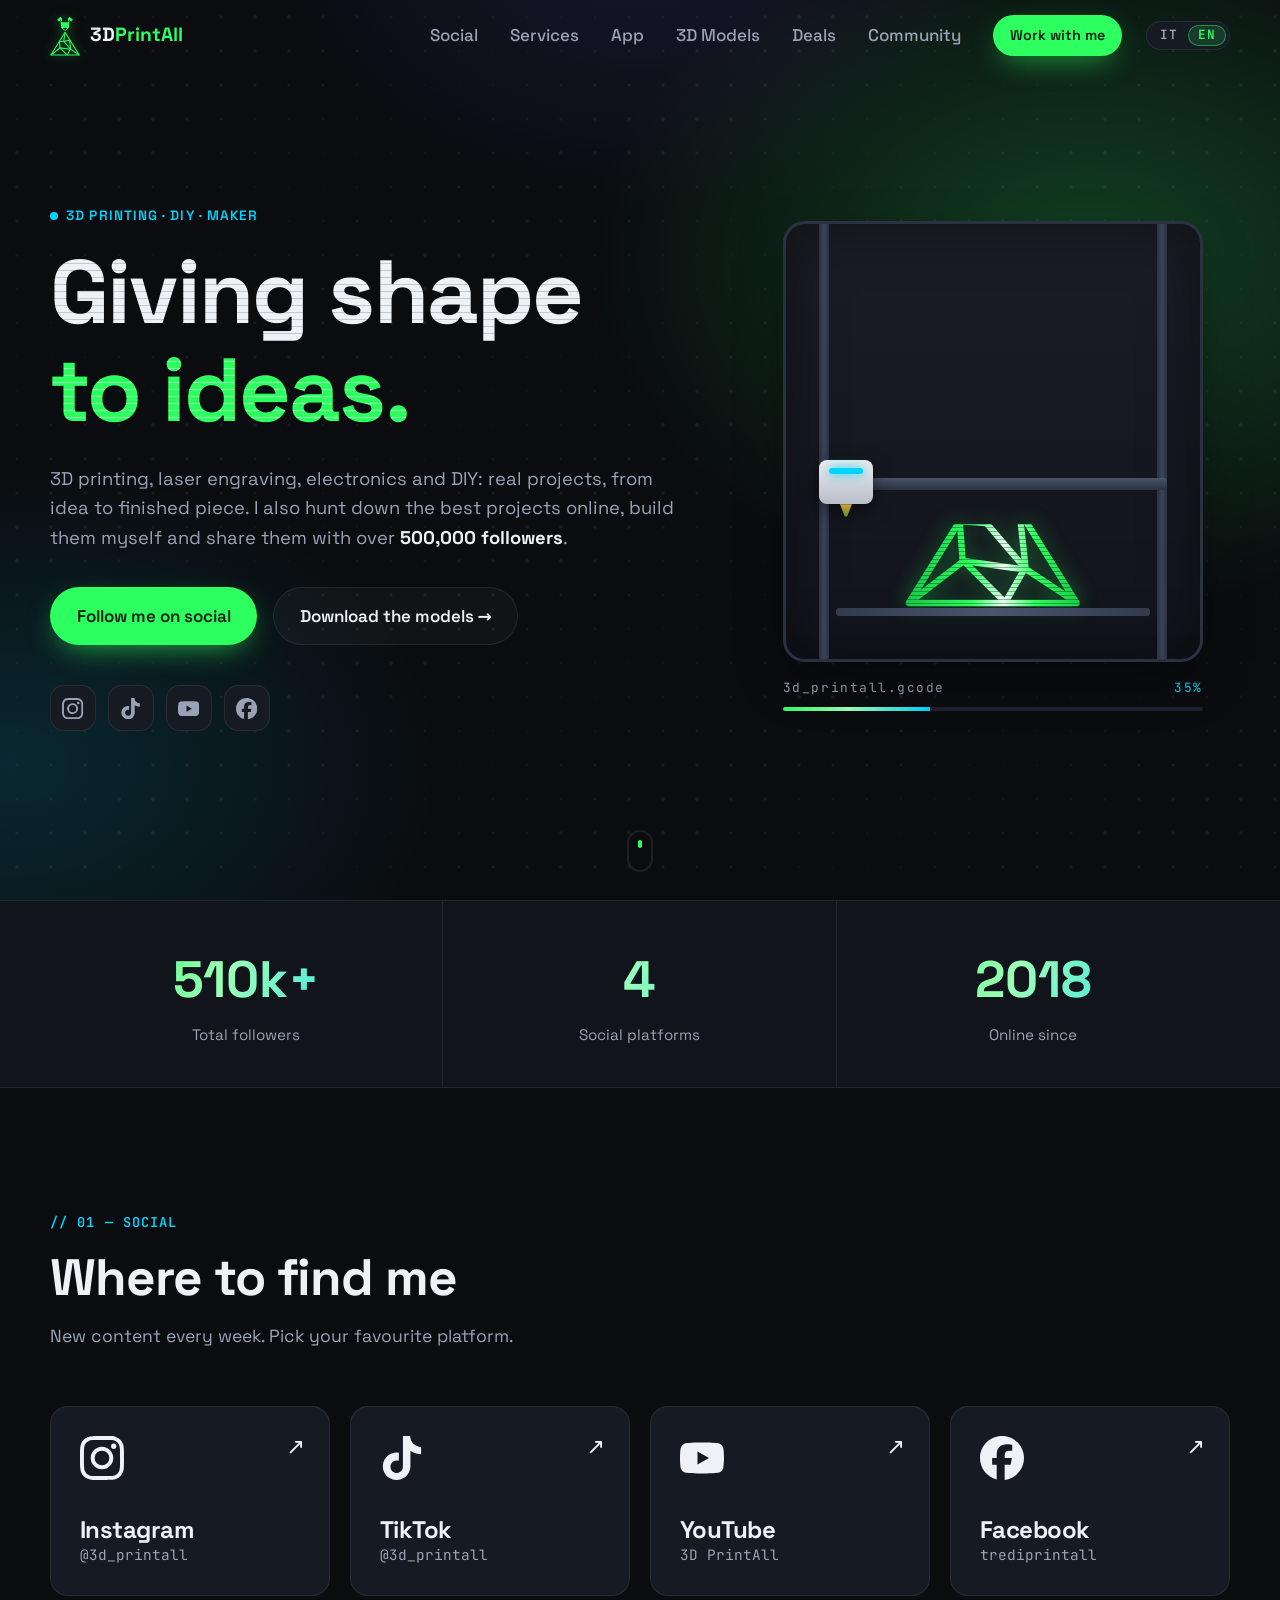
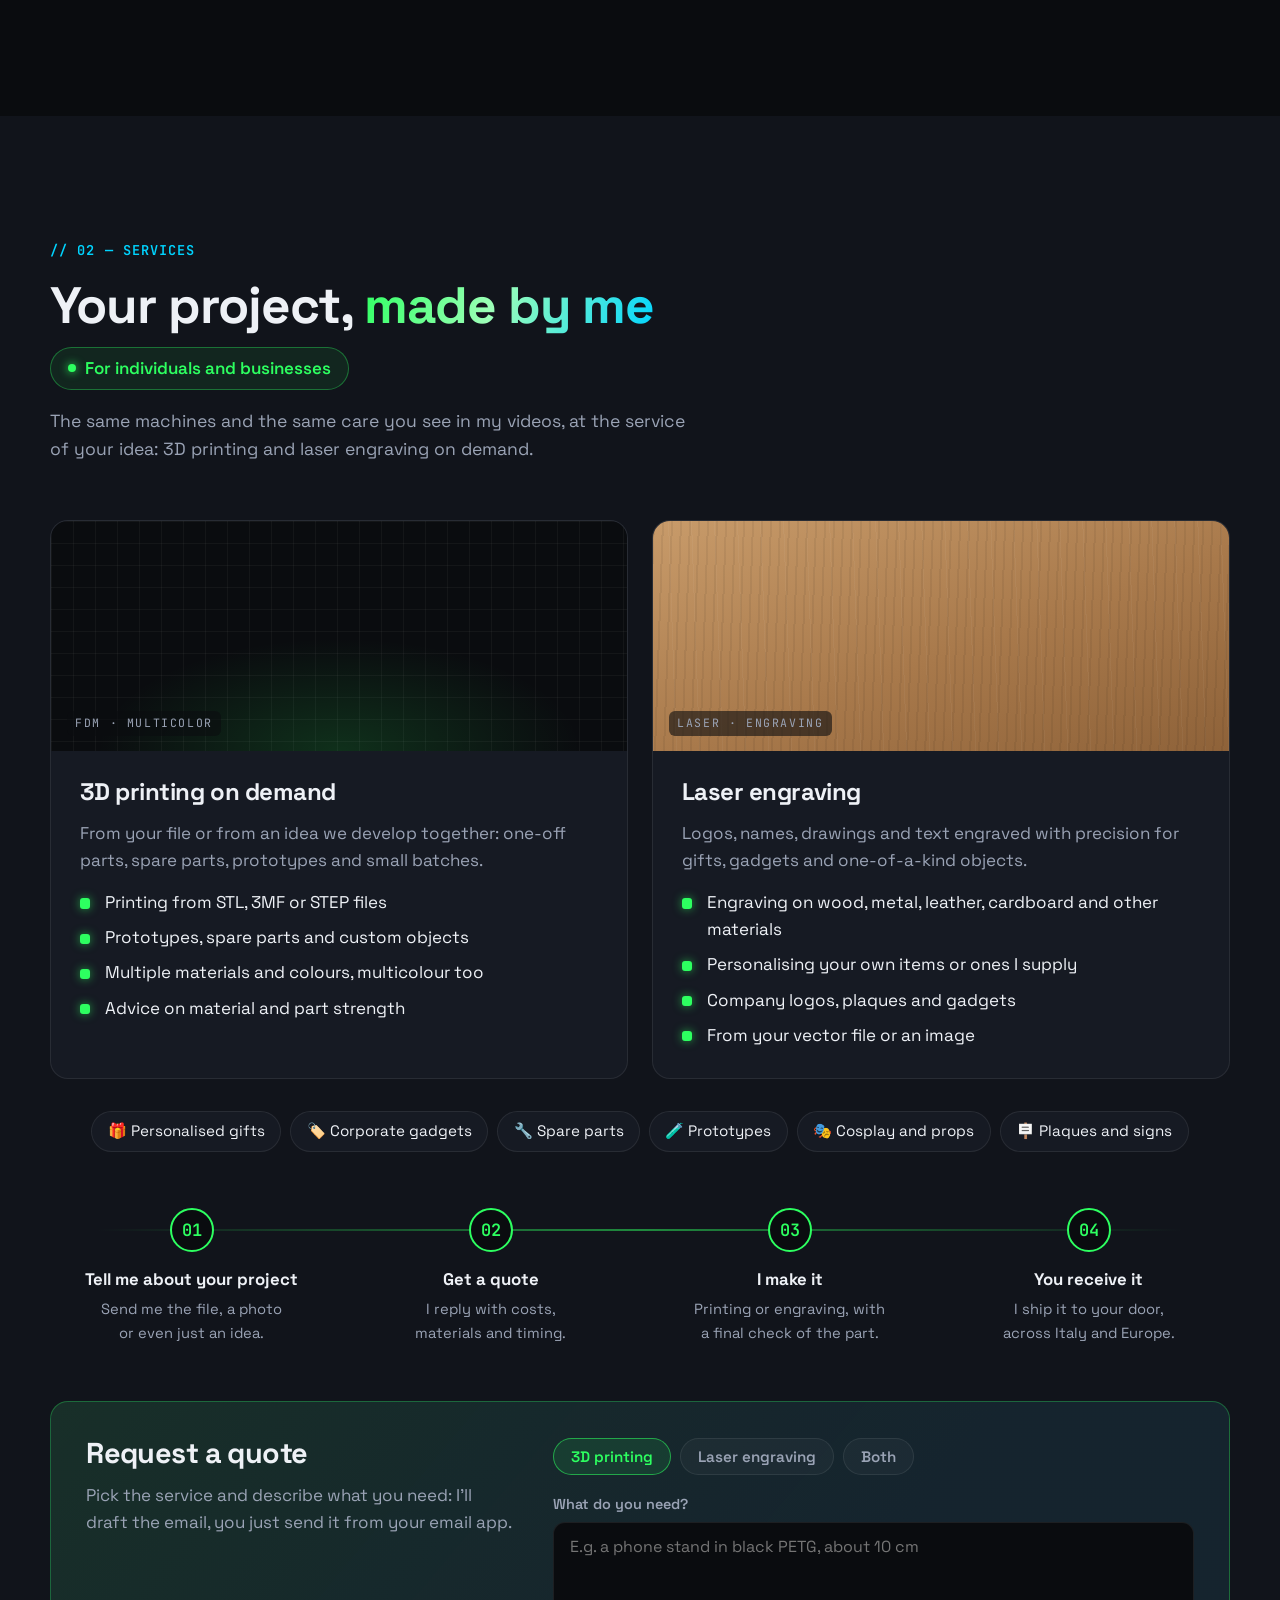
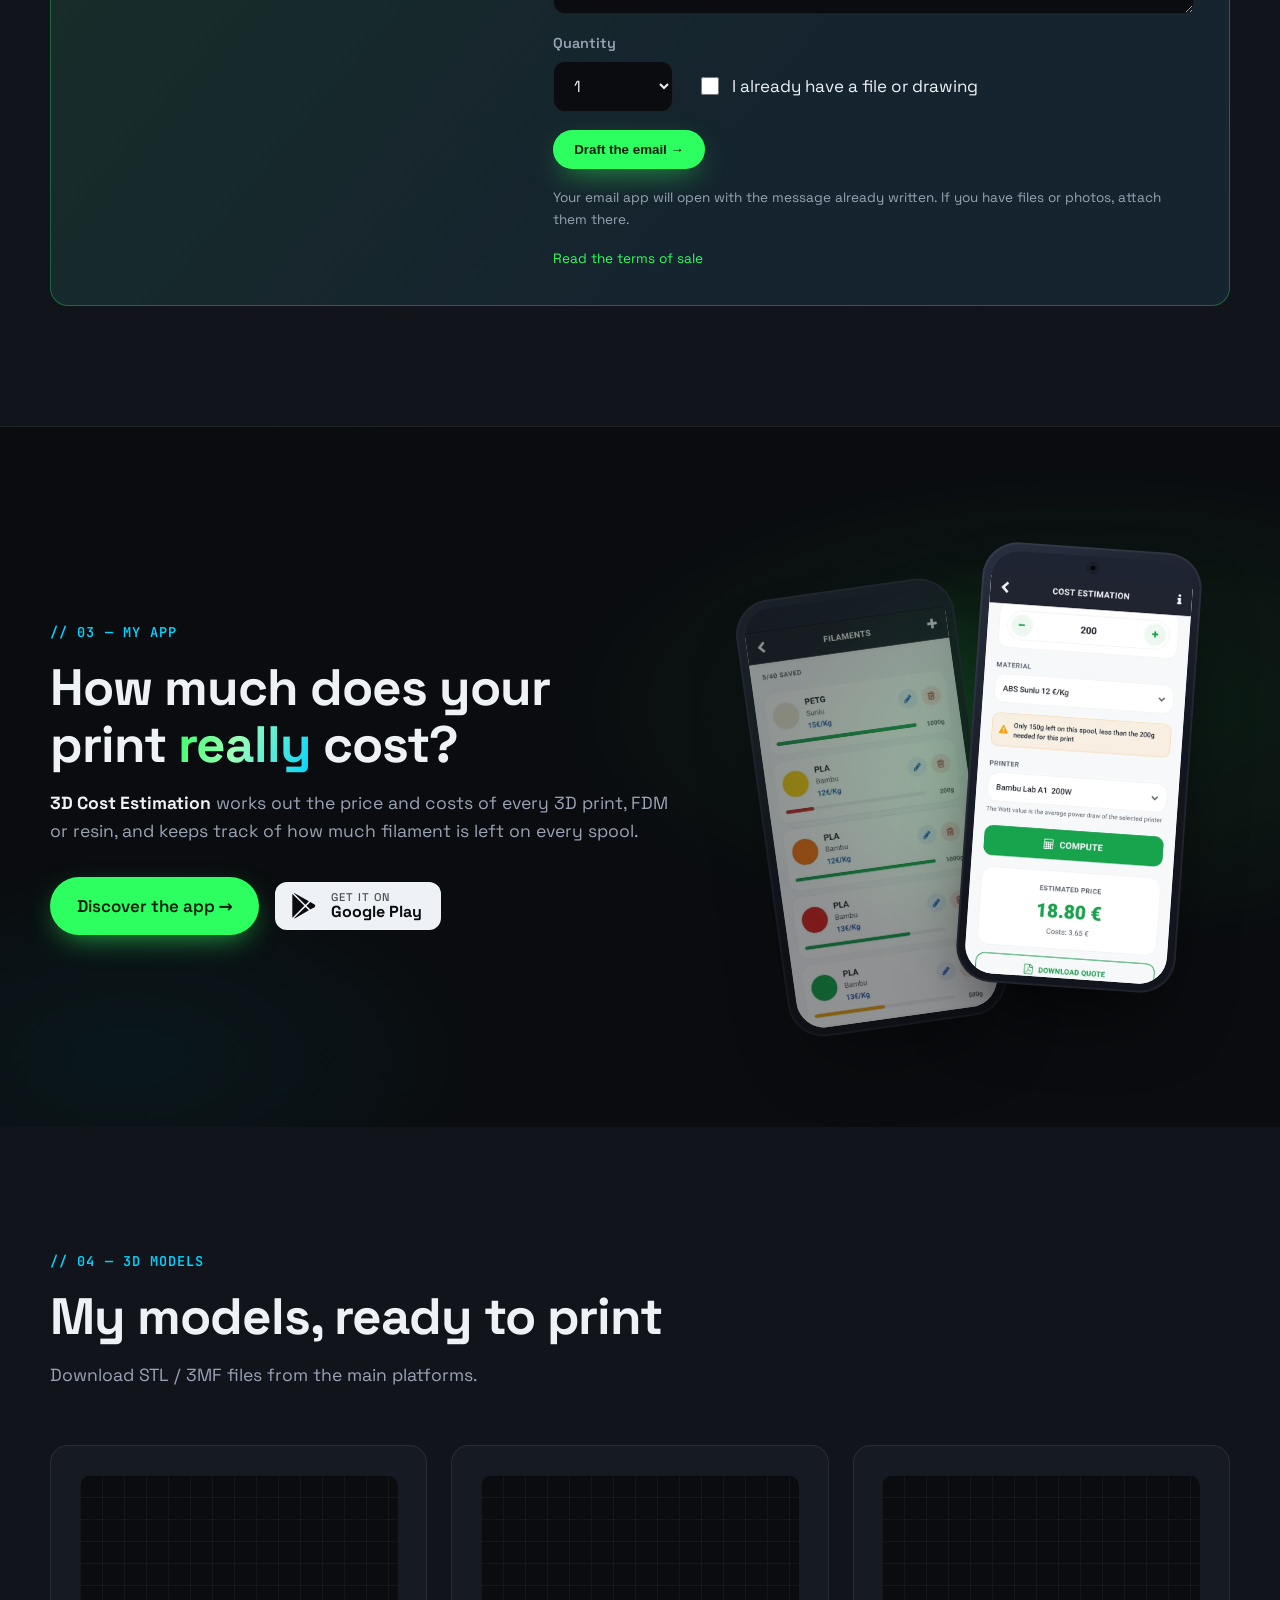
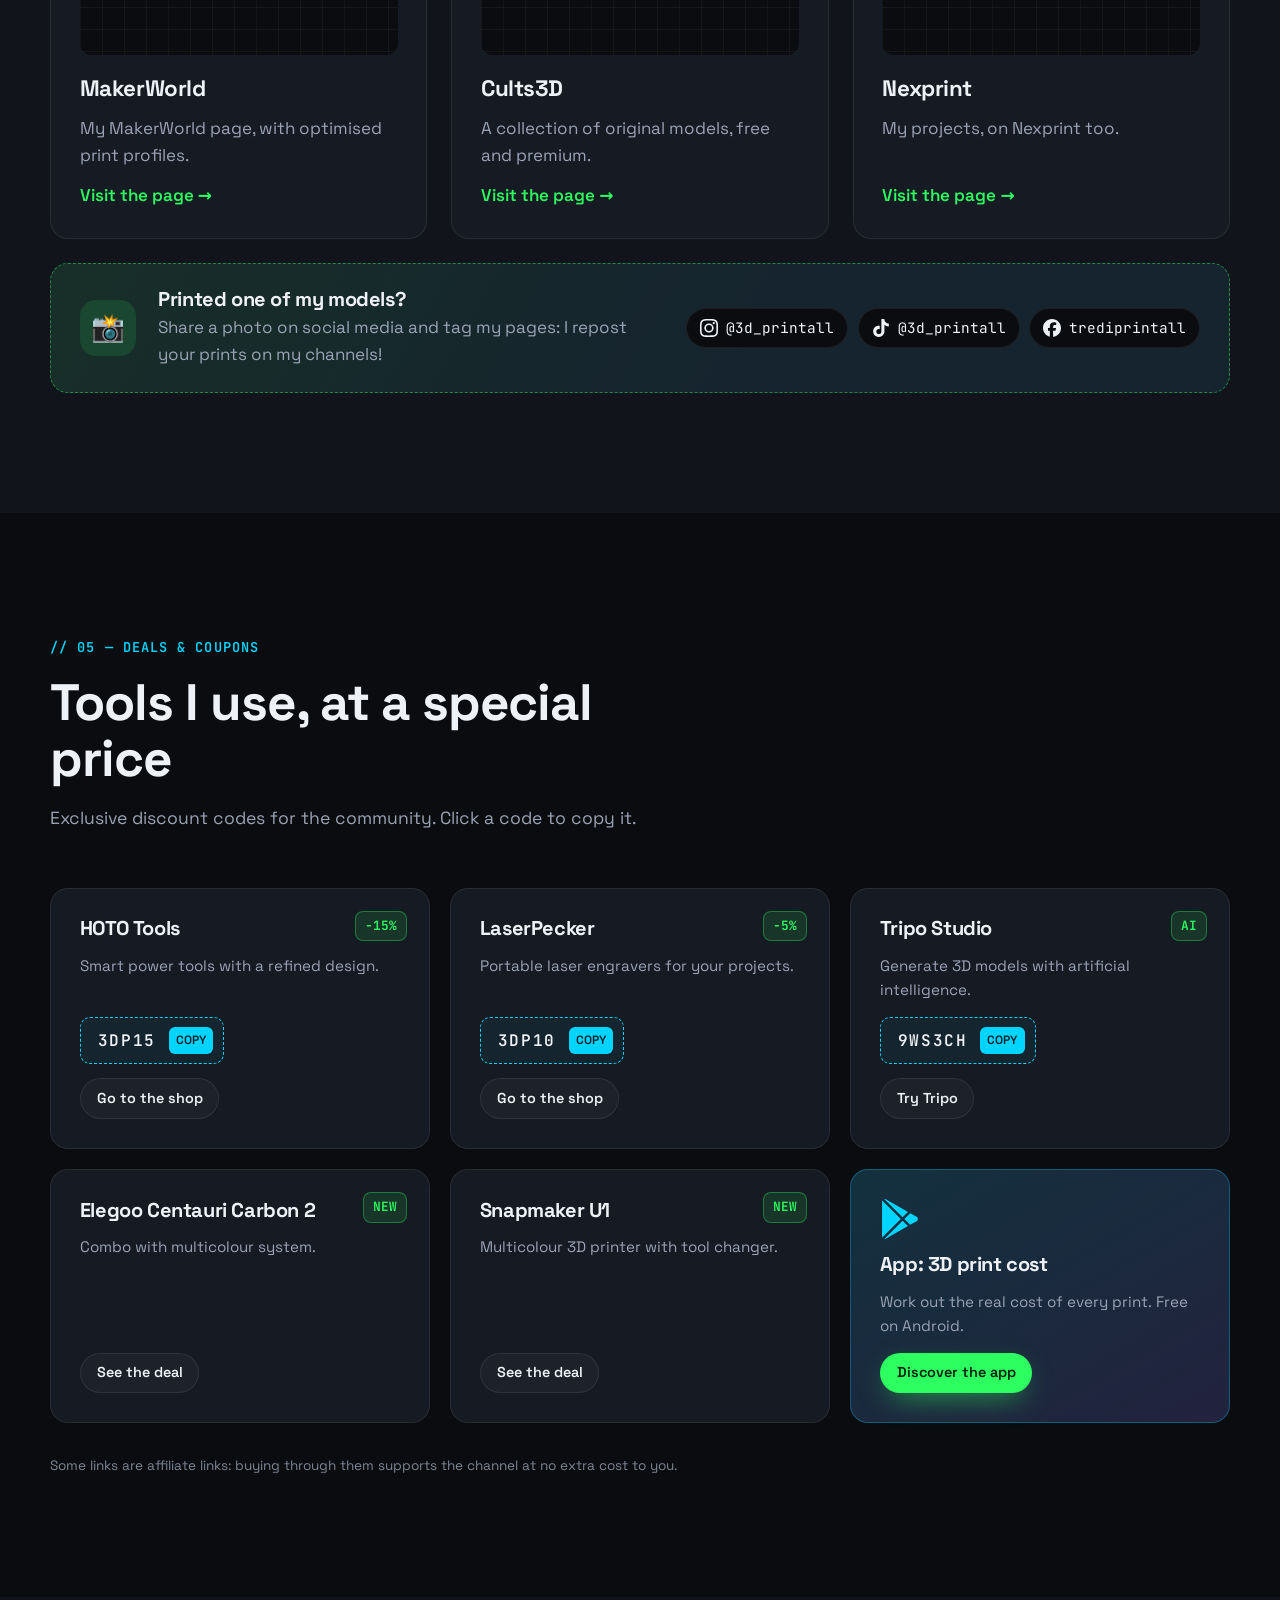
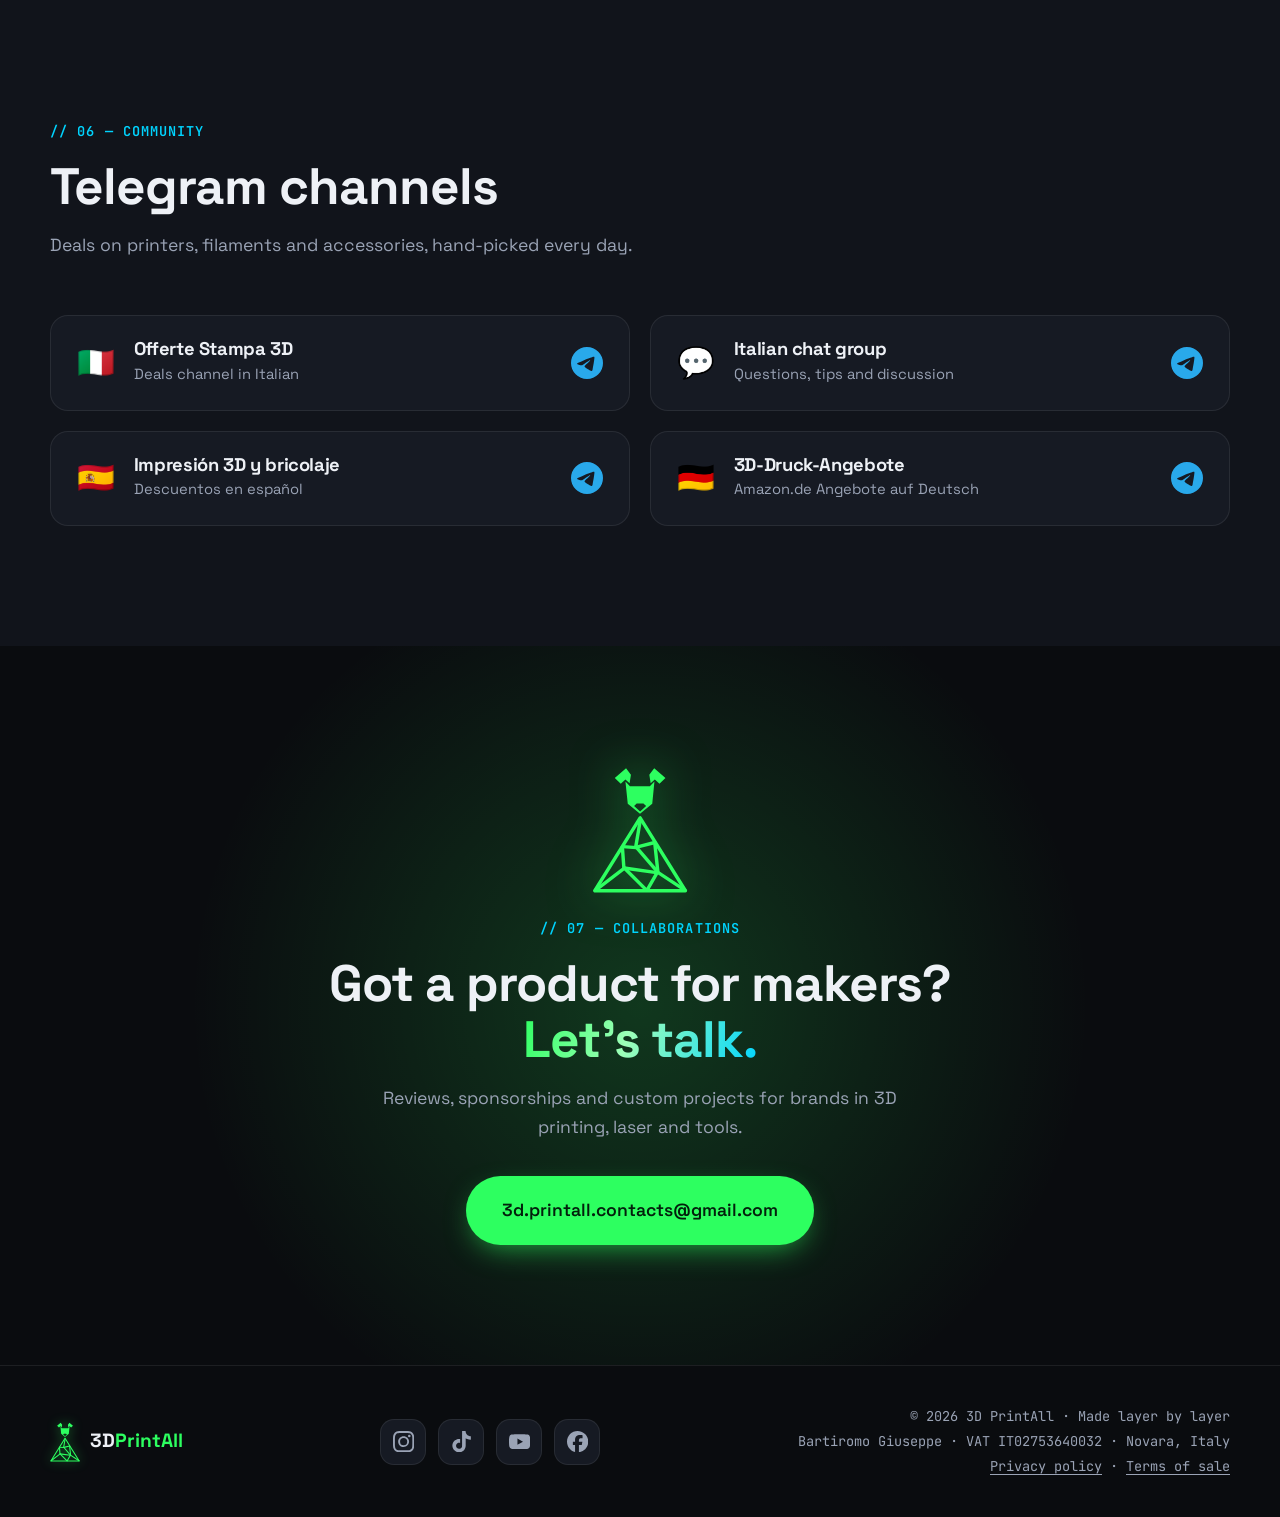
==== commit 348cd901: "Modelli 3D: invito a condividere le stampe taggando le pagine social Co-Authored-By: Claude Opus 5.5" ====
--- a/index.html
+++ b/index.html
@@ -357,6 +357,19 @@
             <span class="link" data-i18n="models.visit">Visita la pagina →</span>
           </a>
         </div>
+
+        <div class="share reveal">
+          <span class="share__icon" aria-hidden="true">📸</span>
+          <div class="share__text">
+            <h3 data-i18n="models.shareTitle">Hai stampato uno dei miei modelli?</h3>
+            <p data-i18n="models.shareText">Condividi la foto sui social e tagga le mie pagine: ricondivido le vostre stampe sui miei canali!</p>
+          </div>
+          <ul class="share__tags">
+            <li><a href="https://instagram.com/3d_printall" target="_blank" rel="noopener"><svg class="ico" aria-hidden="true"><use href="#i-instagram"/></svg><span class="mono">@3d_printall</span></a></li>
+            <li><a href="https://tiktok.com/@3d_printall" target="_blank" rel="noopener"><svg class="ico" aria-hidden="true"><use href="#i-tiktok"/></svg><span class="mono">@3d_printall</span></a></li>
+            <li><a href="https://www.facebook.com/trediprintall" target="_blank" rel="noopener"><svg class="ico" aria-hidden="true"><use href="#i-facebook"/></svg><span class="mono">trediprintall</span></a></li>
+          </ul>
+        </div>
       </div>
     </section>
 
--- a/css/style.css
+++ b/css/style.css
@@ -486,6 +486,29 @@
 .cube span:nth-child(6) { transform: rotateX(-90deg) translateZ(calc(var(--s) / 2)); }
 @keyframes spin { from { transform: rotateX(-25deg) rotateY(0); } to { transform: rotateX(-25deg) rotateY(360deg); } }
 .model-card:hover .cube { animation-duration: 3s; }
+
+/* Share your print callout */
+.share {
+  margin-top: 1.5rem; display: flex; align-items: center; gap: 1.4rem; flex-wrap: wrap;
+  padding: 1.5rem 1.8rem; border-radius: var(--radius);
+  background: linear-gradient(120deg, rgba(45,255,96,.09), rgba(0,212,255,.05) 60%), var(--surface);
+  border: 1px dashed rgba(45,255,96,.45);
+}
+.share__icon {
+  display: grid; place-items: center; width: 56px; height: 56px; flex-shrink: 0;
+  border-radius: 16px; background: rgba(45,255,96,.12); font-size: 1.7rem;
+}
+.share__text { flex: 1 1 300px; }
+.share__text h3 { font-size: 1.25rem; margin-bottom: .25rem; }
+.share__text p { color: var(--muted); }
+.share__tags { list-style: none; margin: 0; padding: 0; display: flex; flex-wrap: wrap; gap: .6rem; }
+.share__tags a {
+  display: inline-flex; align-items: center; gap: .5rem;
+  padding: .5em .9em; border-radius: 999px; font-size: .9rem;
+  background: var(--bg); border: 1px solid var(--border); color: var(--text);
+  transition: border-color .25s, color .25s, transform .25s;
+}
+.share__tags a:hover { border-color: var(--accent); color: var(--accent); transform: translateY(-2px); }
 
 /* ---------- Deals ---------- */
 .deal-grid { display: grid; grid-template-columns: repeat(3, 1fr); gap: 1.25rem; }
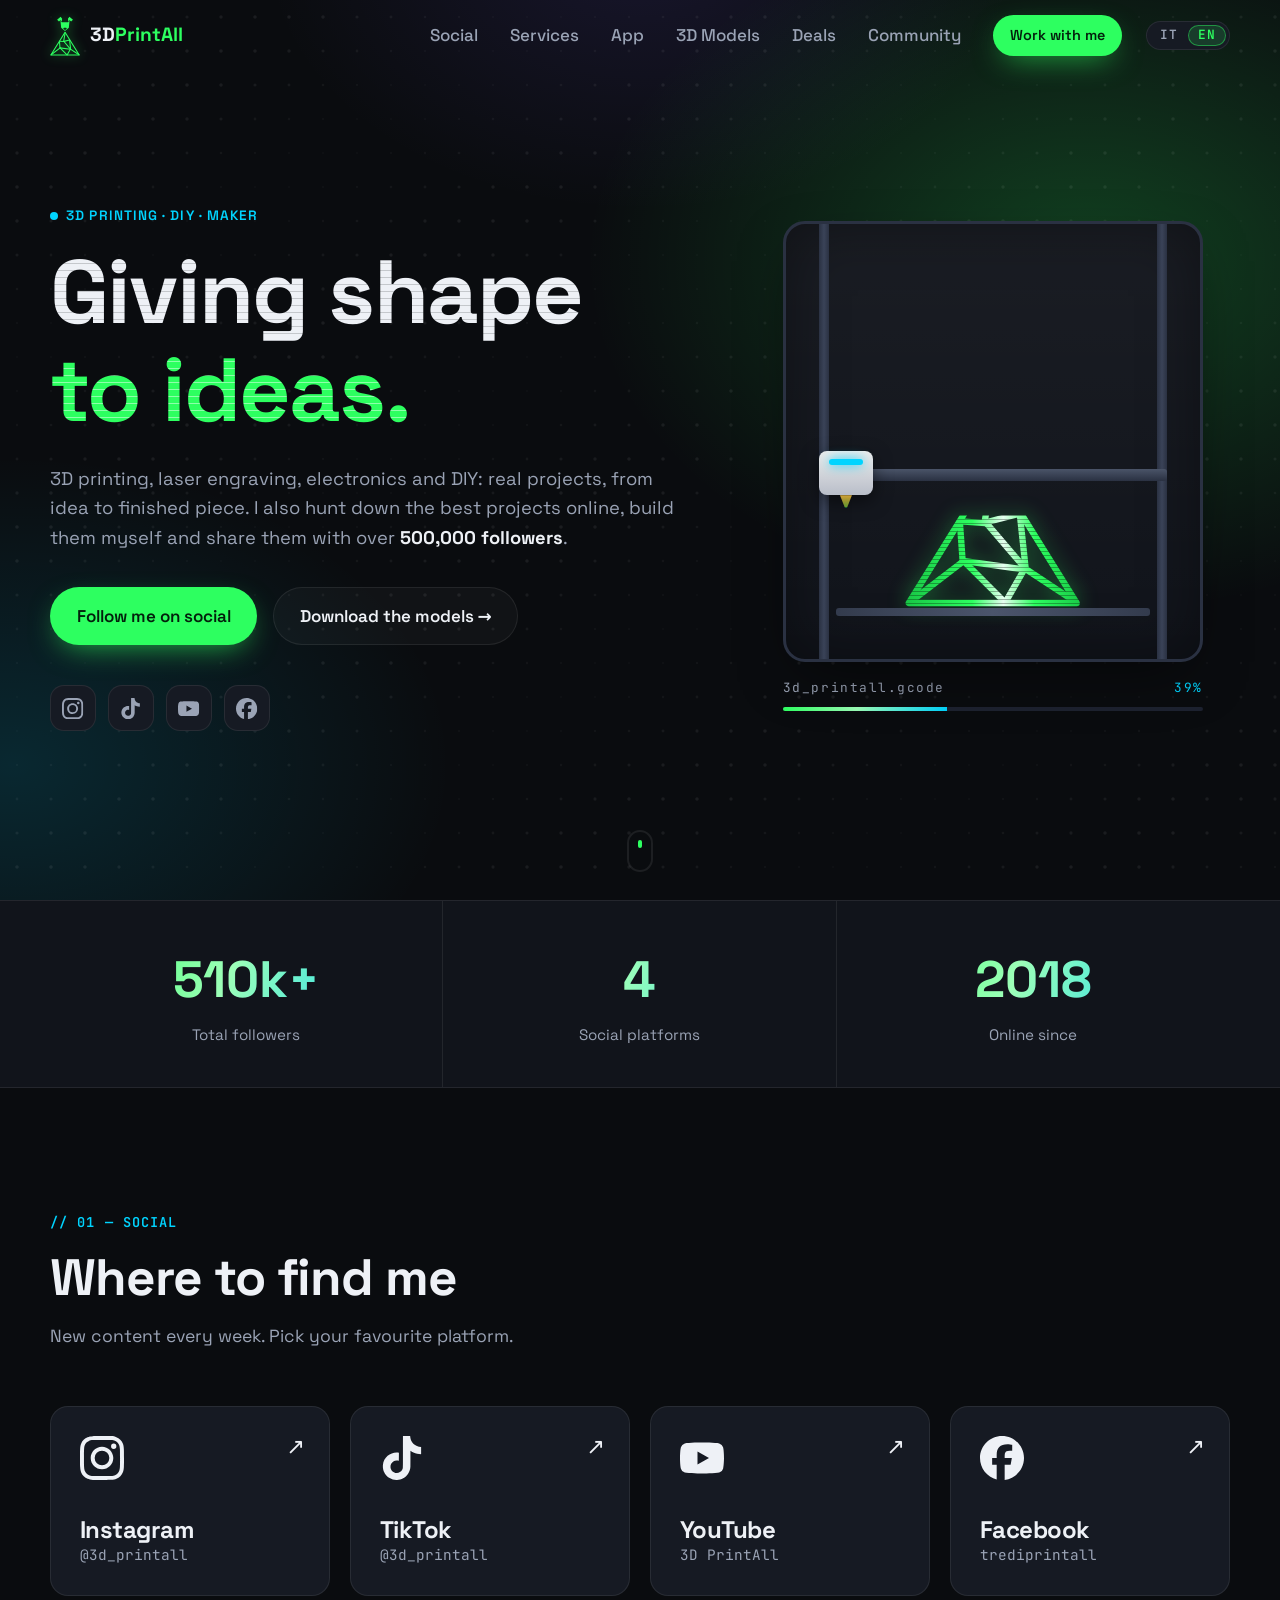
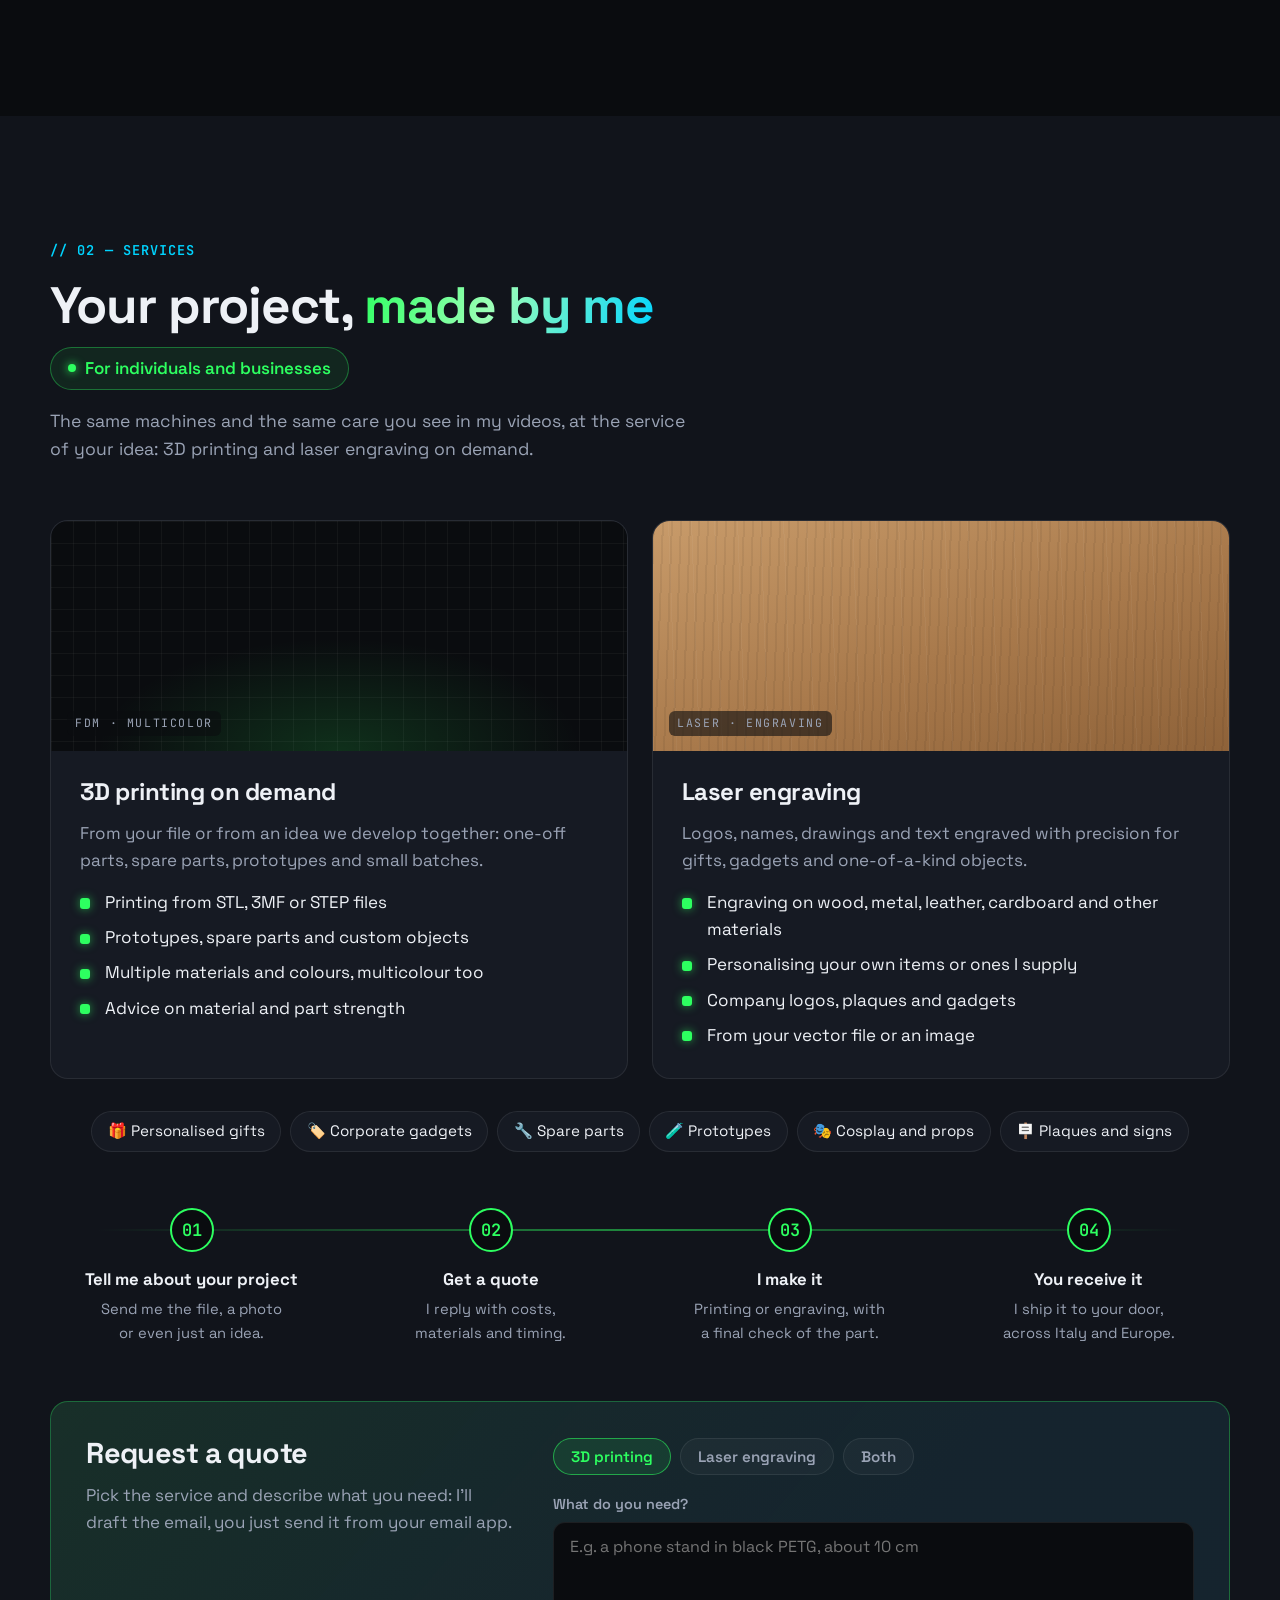
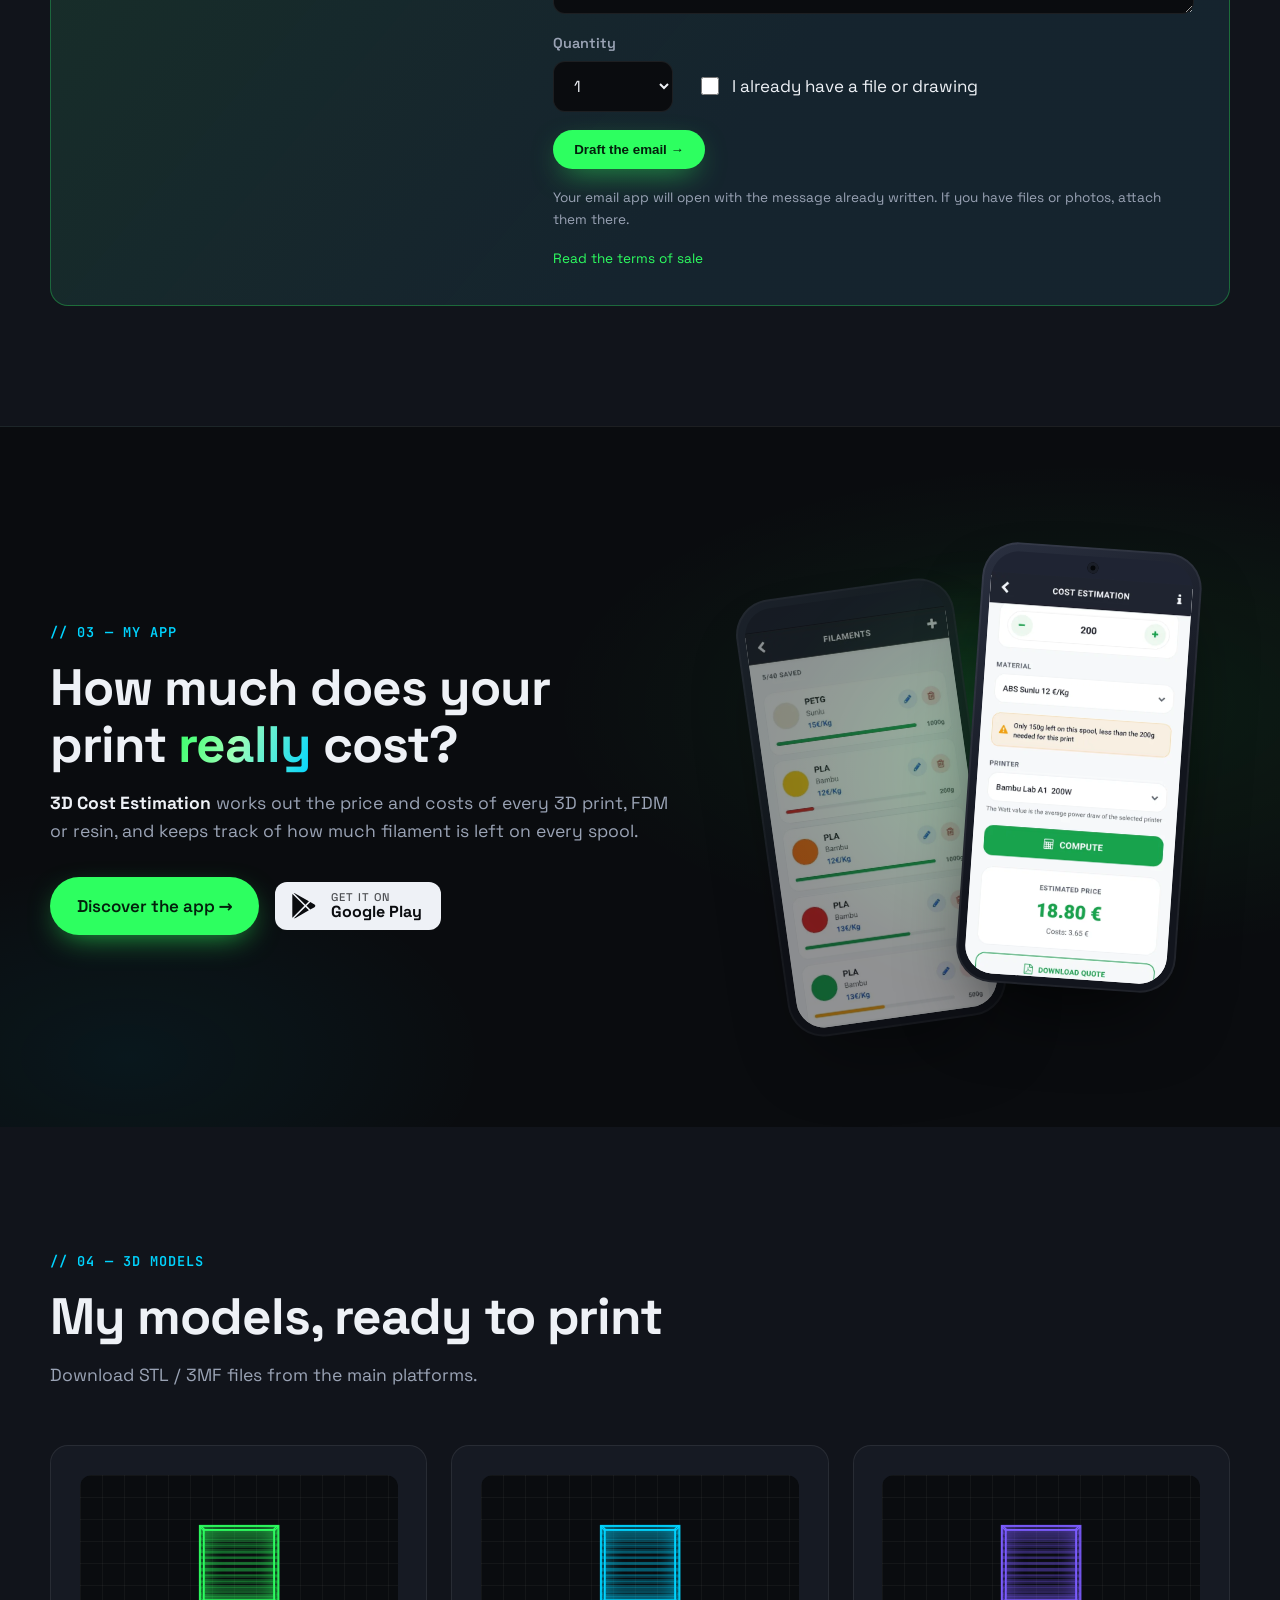
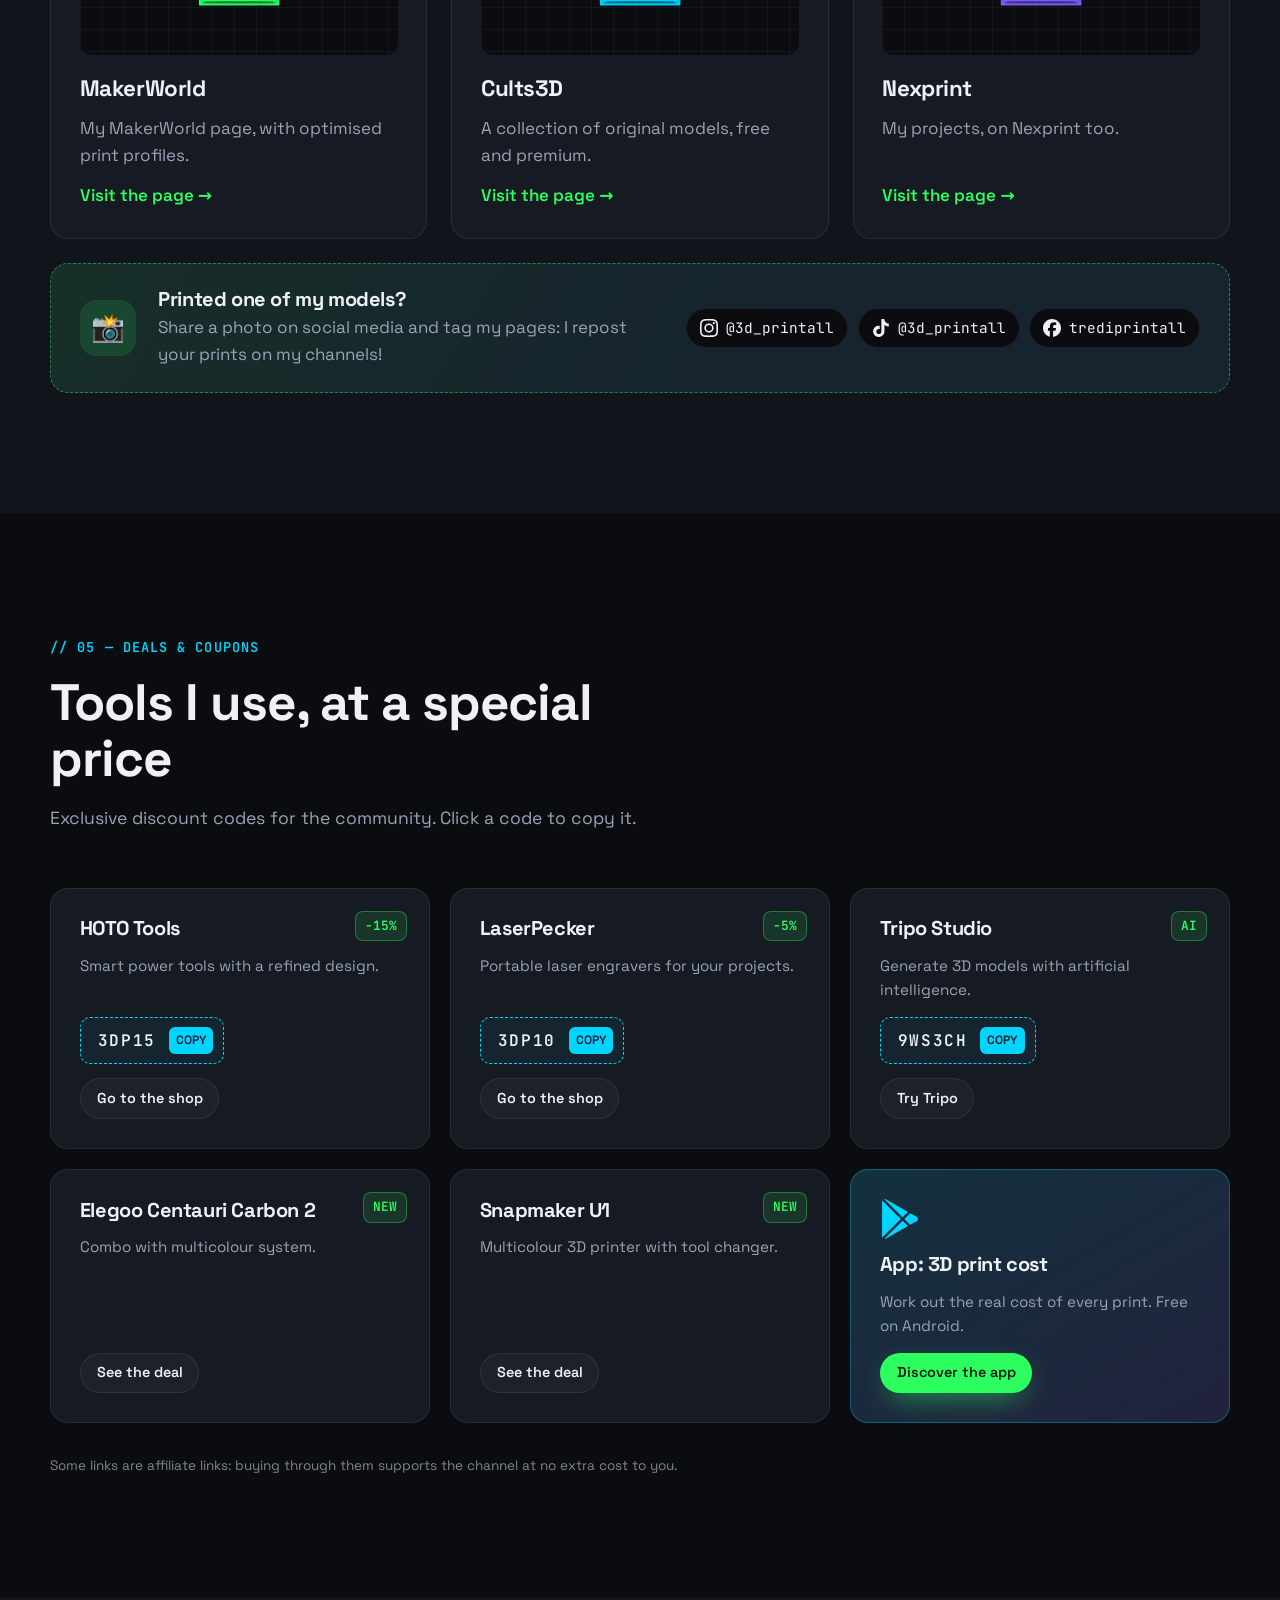
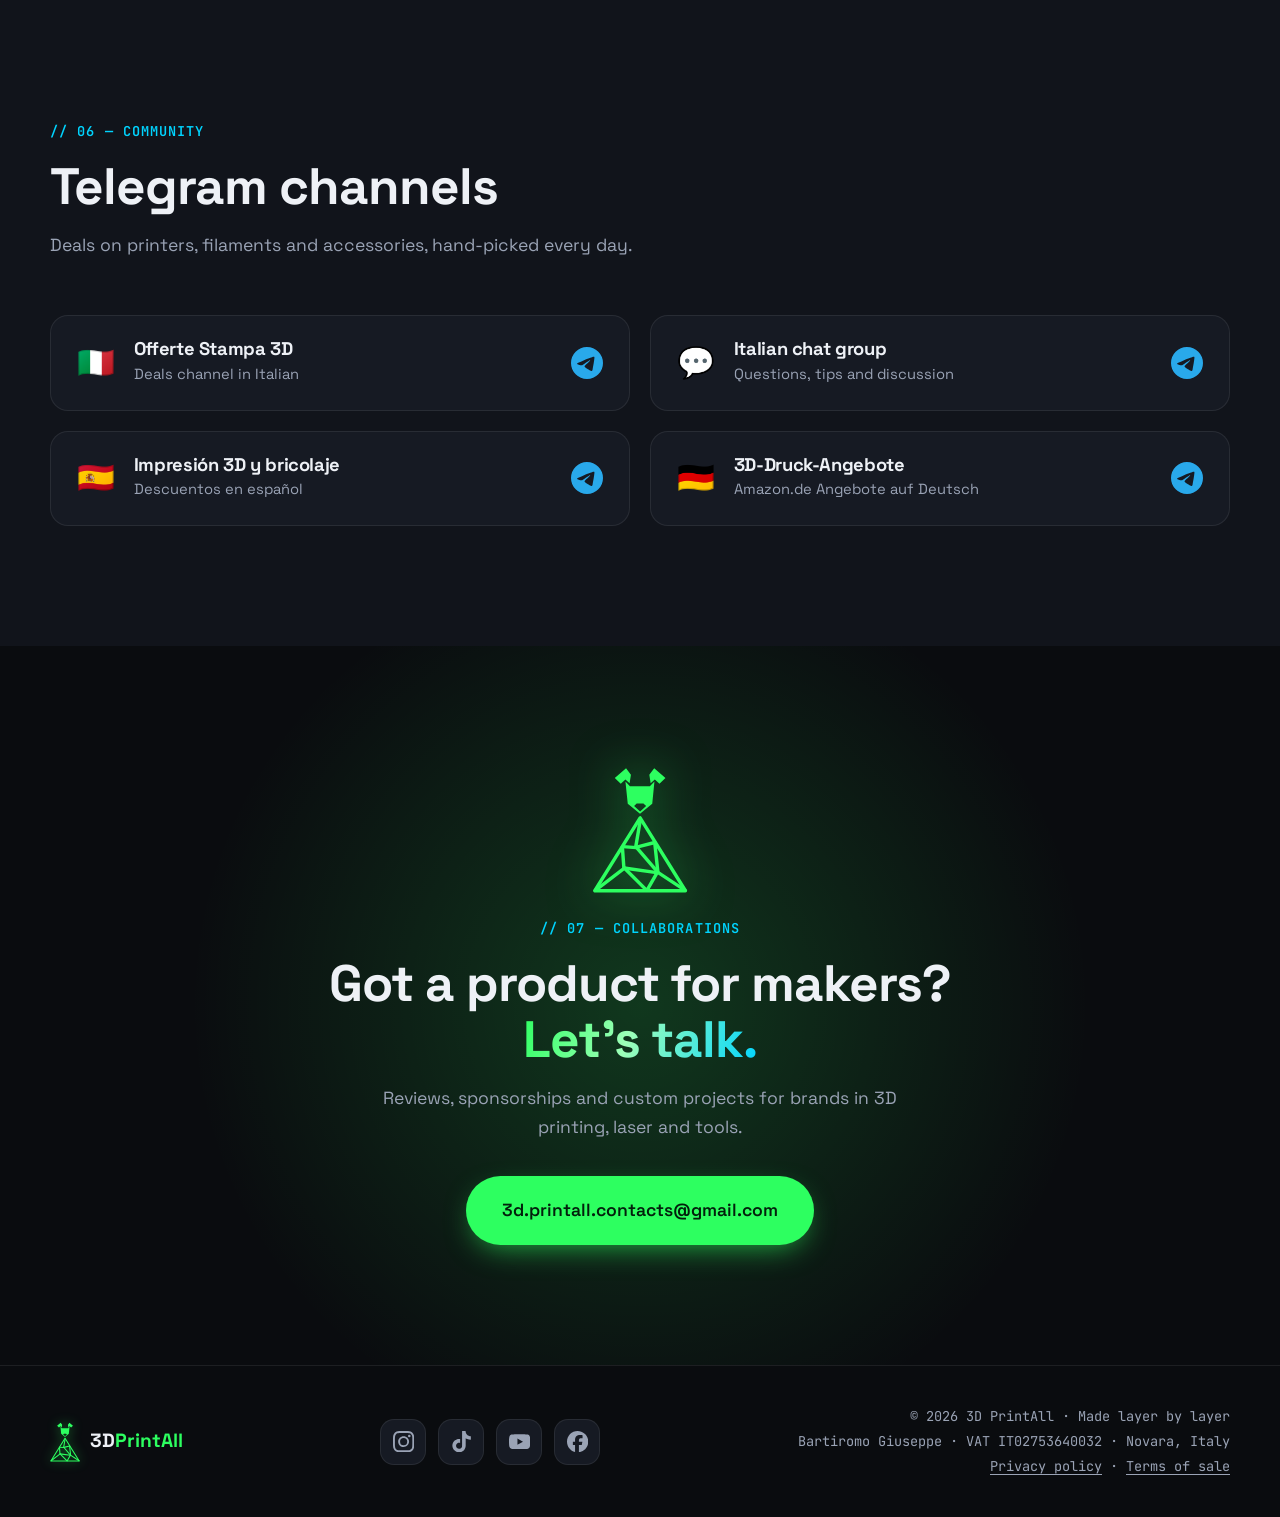
==== commit ae50a5a8: "fix https link" ====
--- a/index.html
+++ b/index.html
@@ -437,7 +437,7 @@
         </header>
 
         <div class="tg-grid">
-          <a class="tg reveal" href="http://t.me/scontistampa3d" target="_blank" rel="noopener">
+          <a class="tg reveal" href="https://t.me/scontistampa3d" target="_blank" rel="noopener">
             <span class="tg__flag">🇮🇹</span>
             <div><h3>Offerte Stampa 3D</h3><p data-i18n="tg.itDesc">Canale offerte in italiano</p></div>
             <svg class="ico tg__icon" aria-hidden="true"><use href="#i-telegram"/></svg>
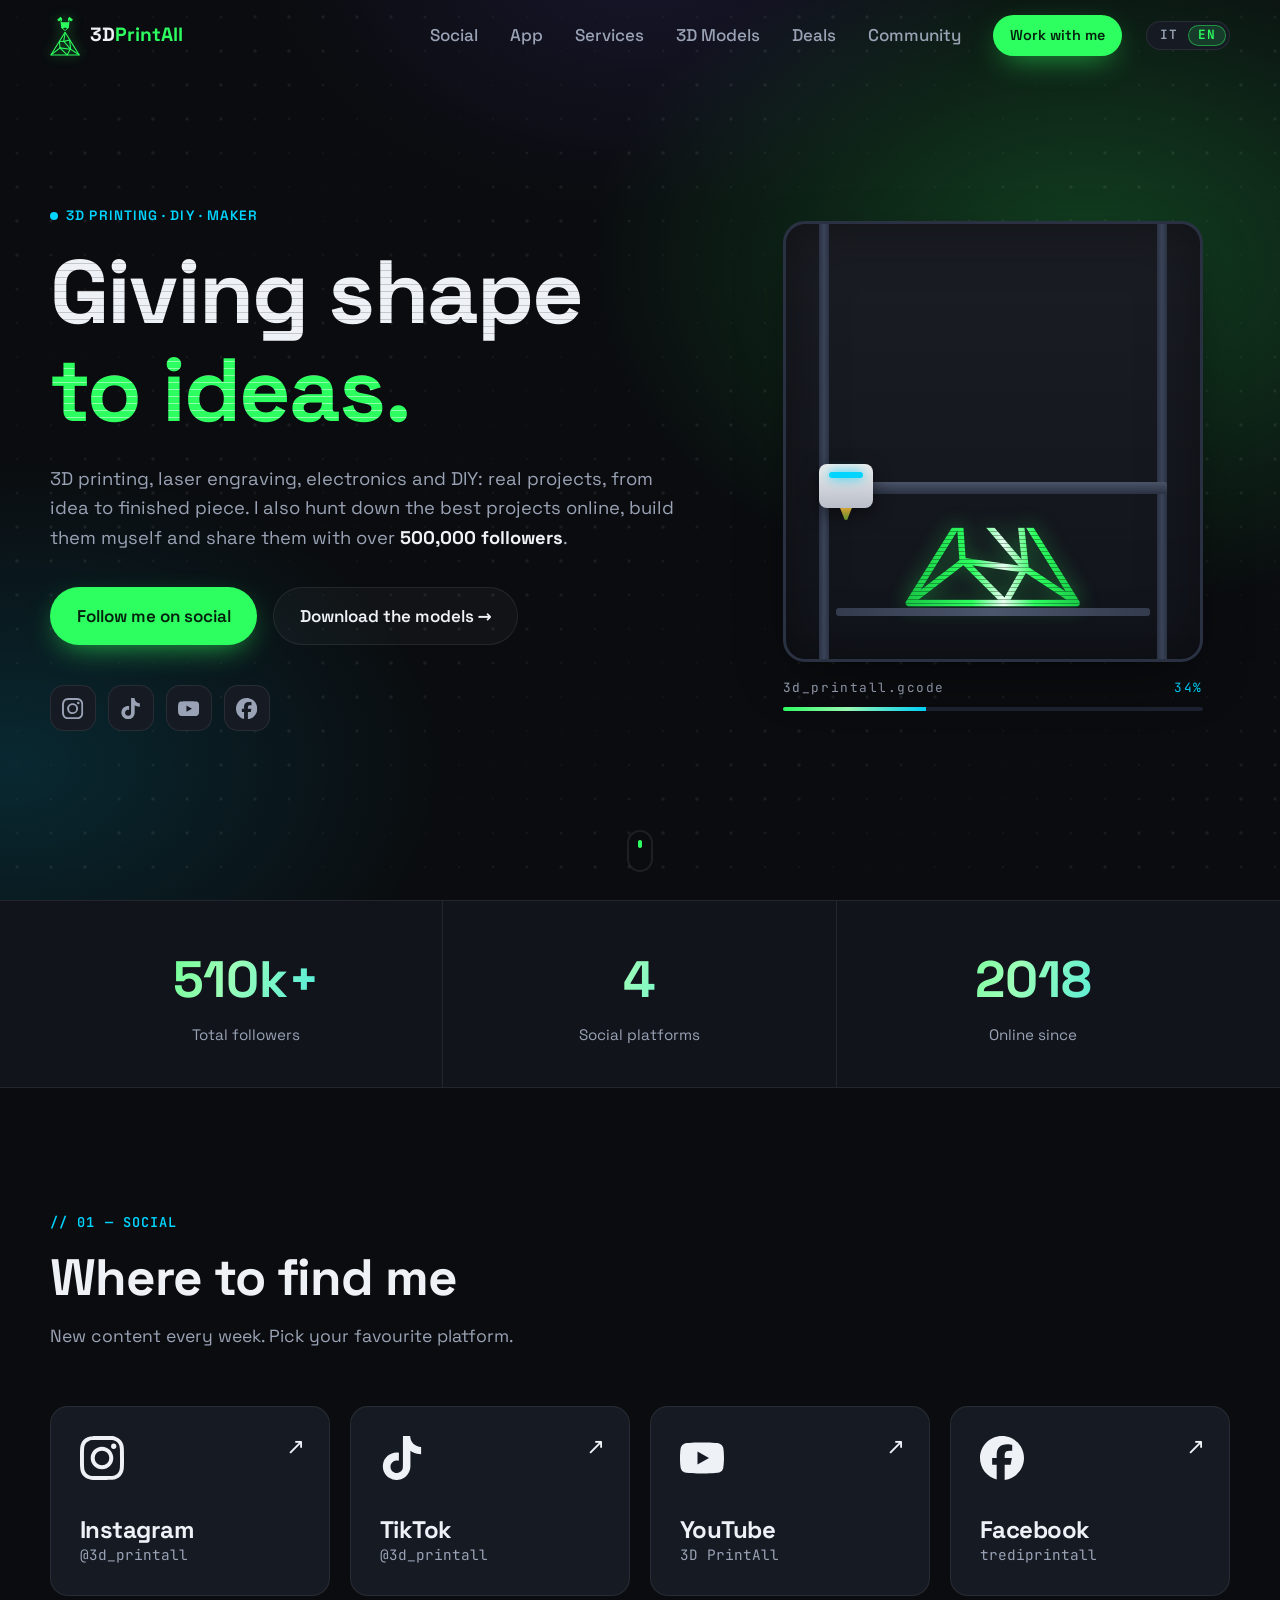
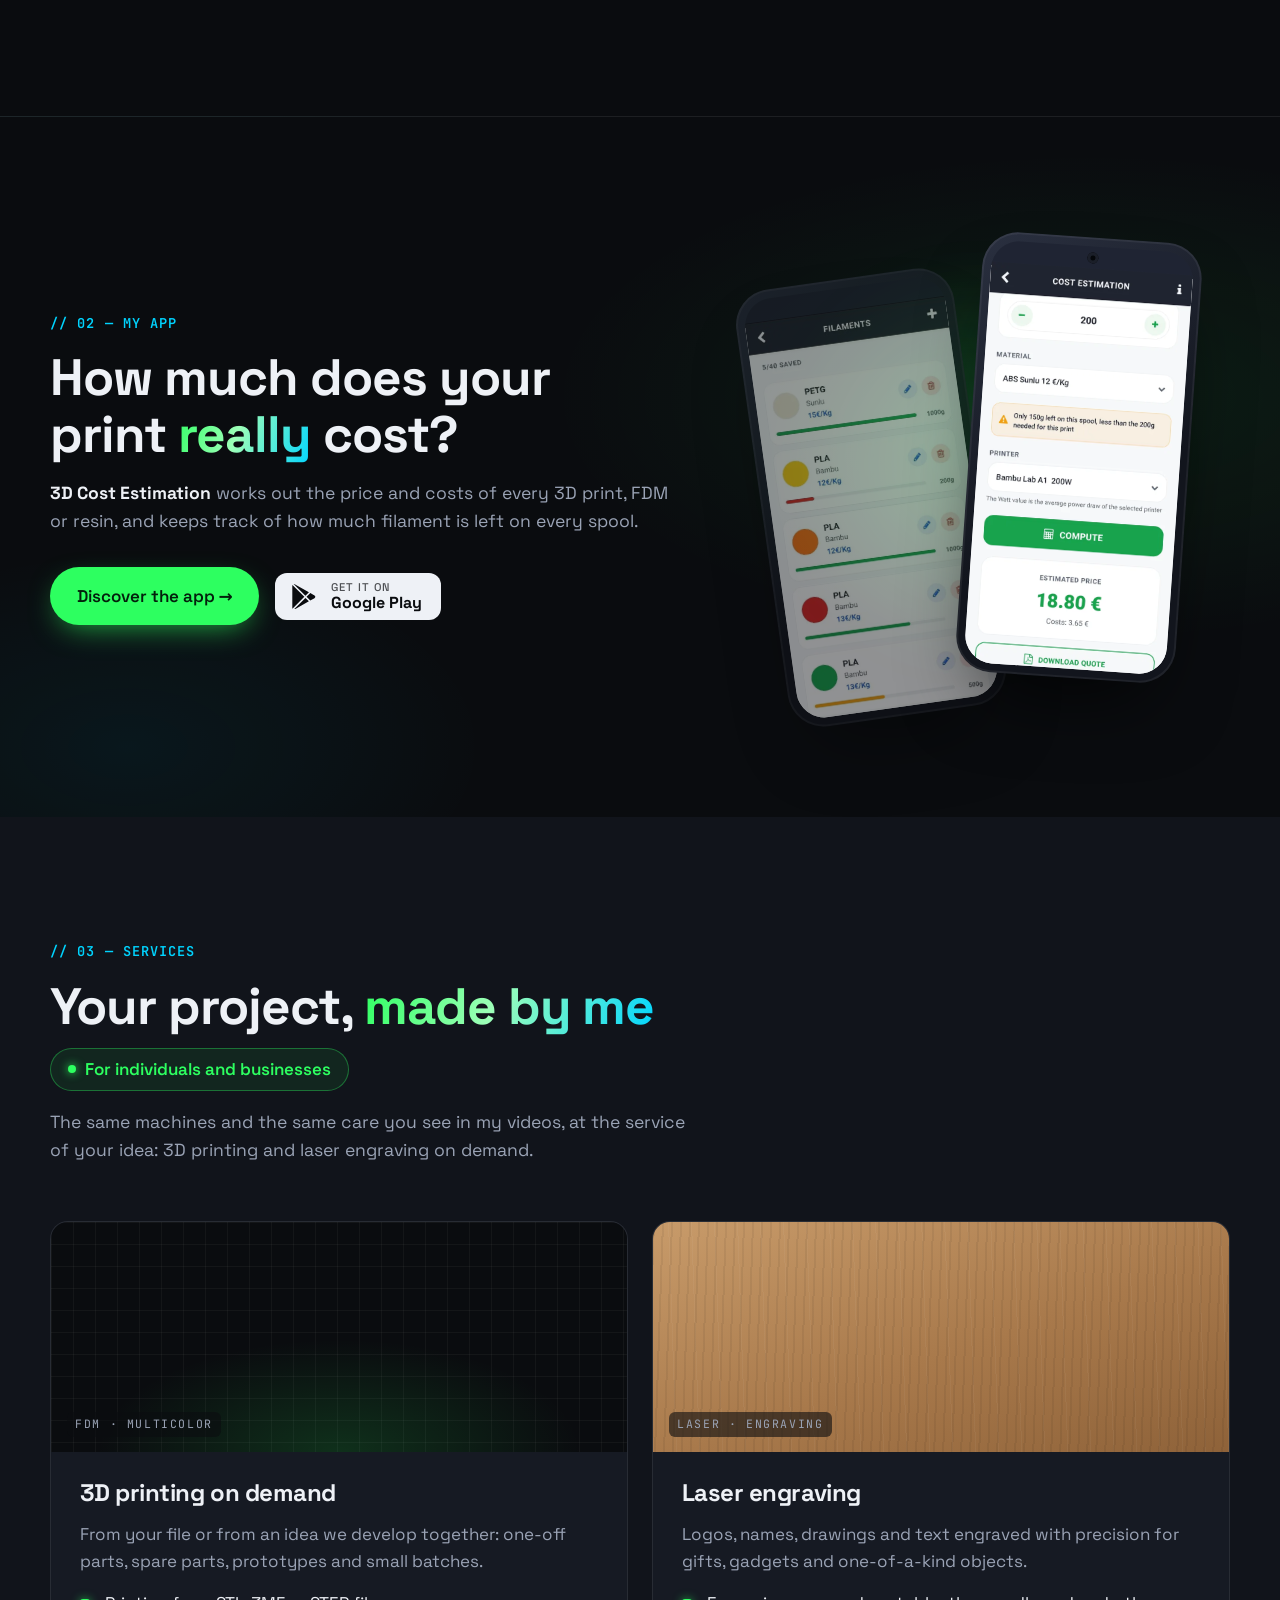
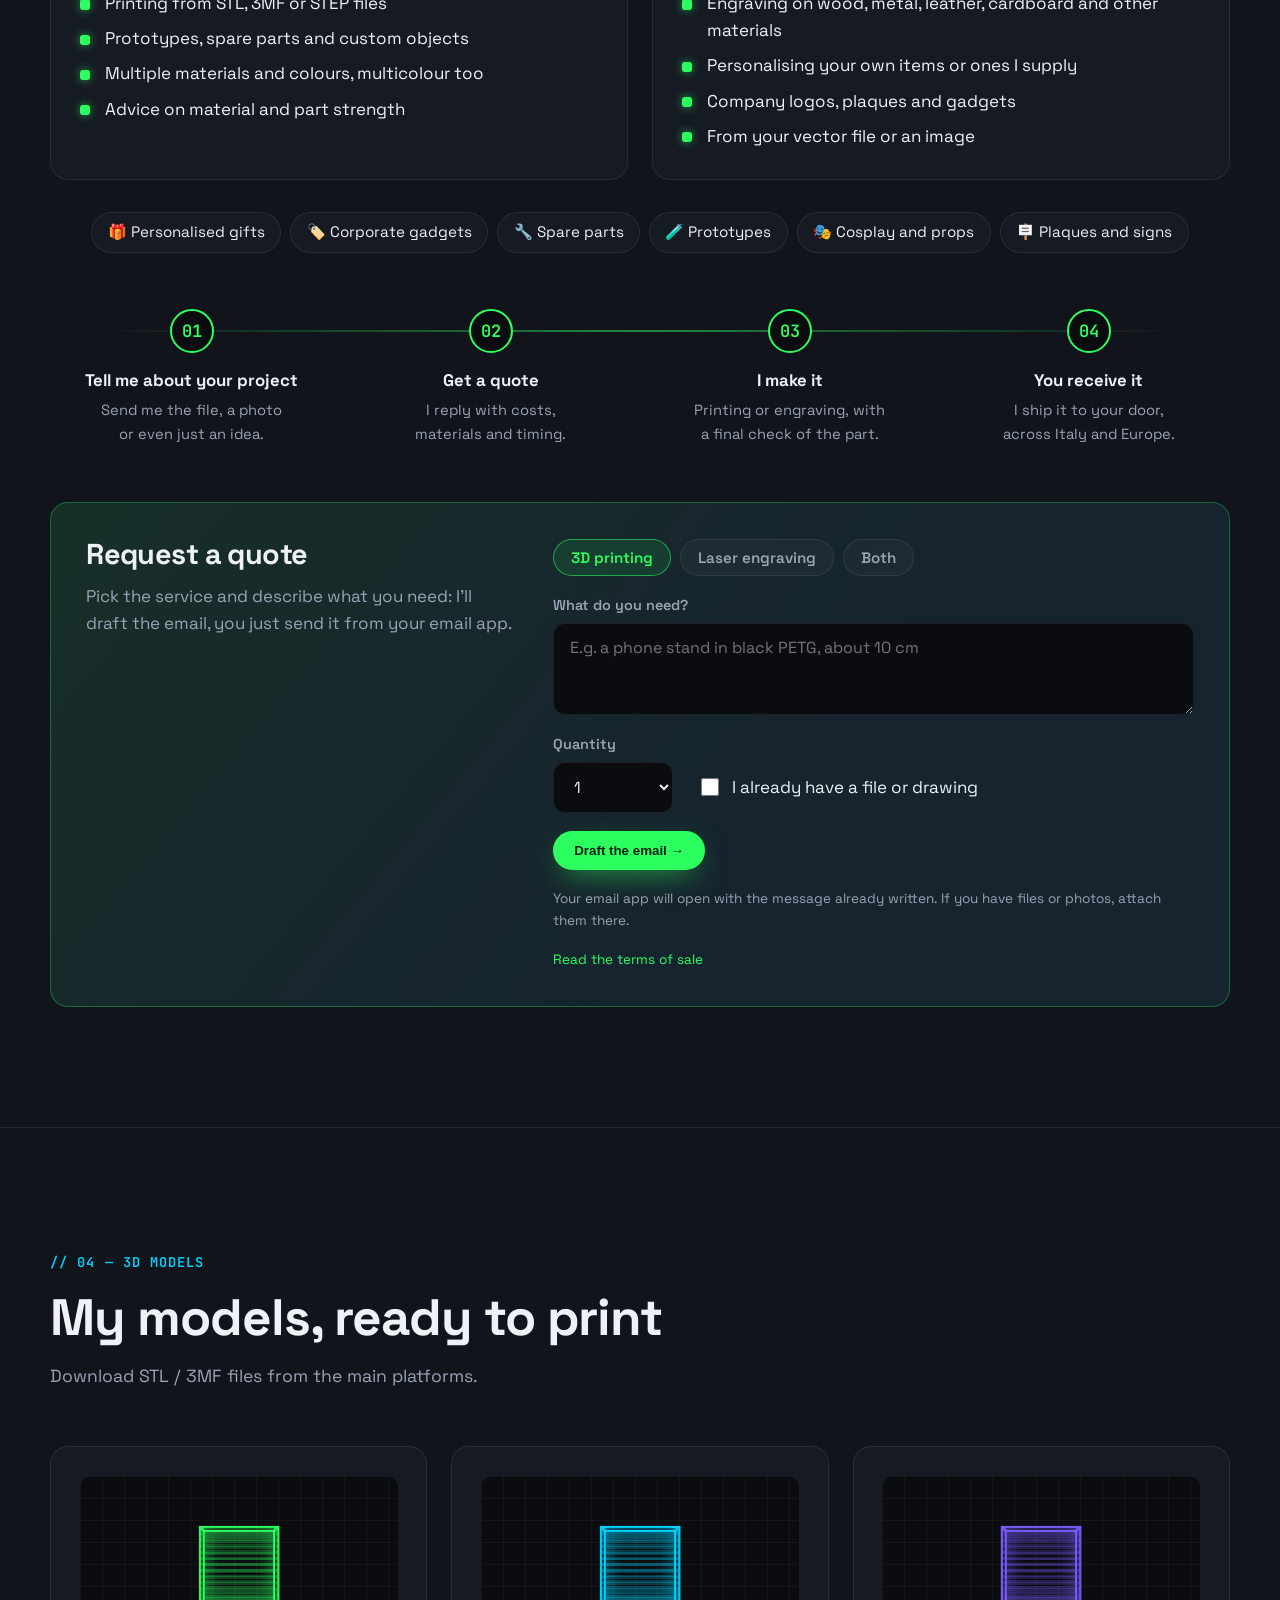
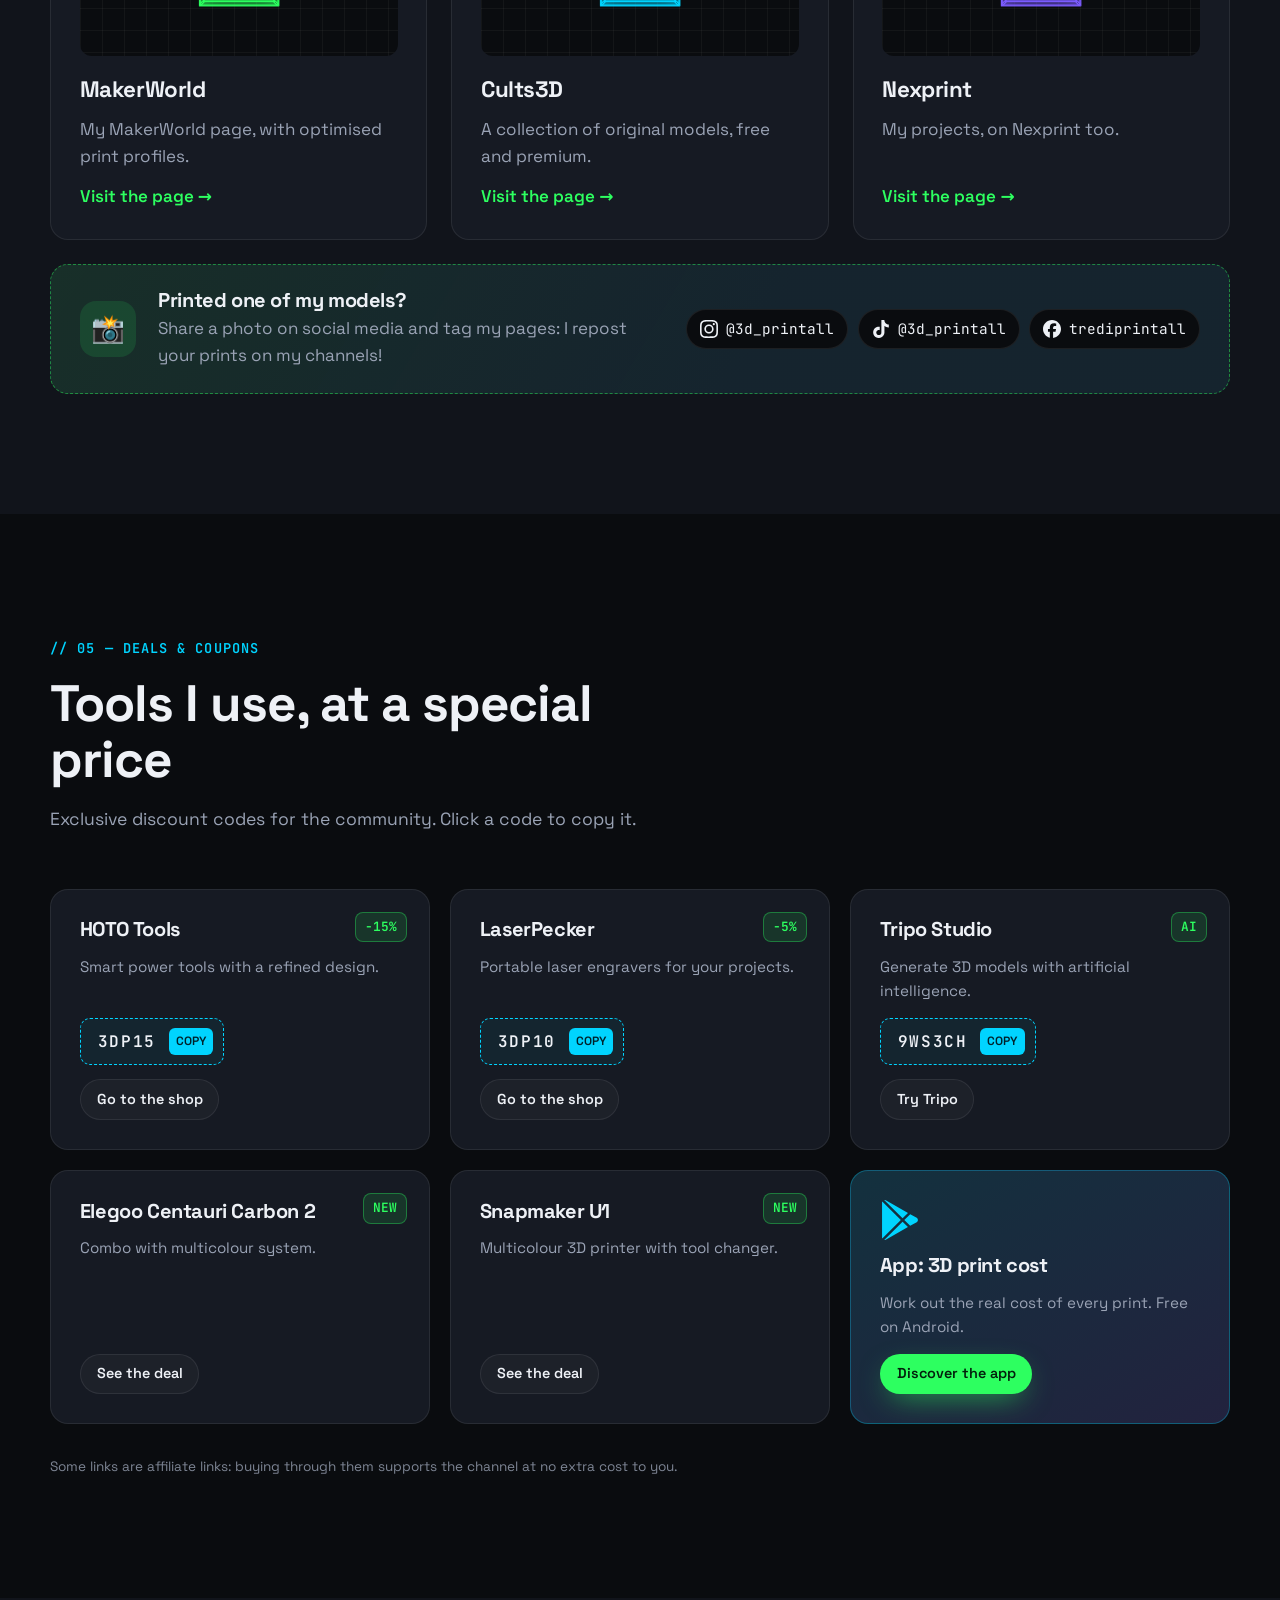
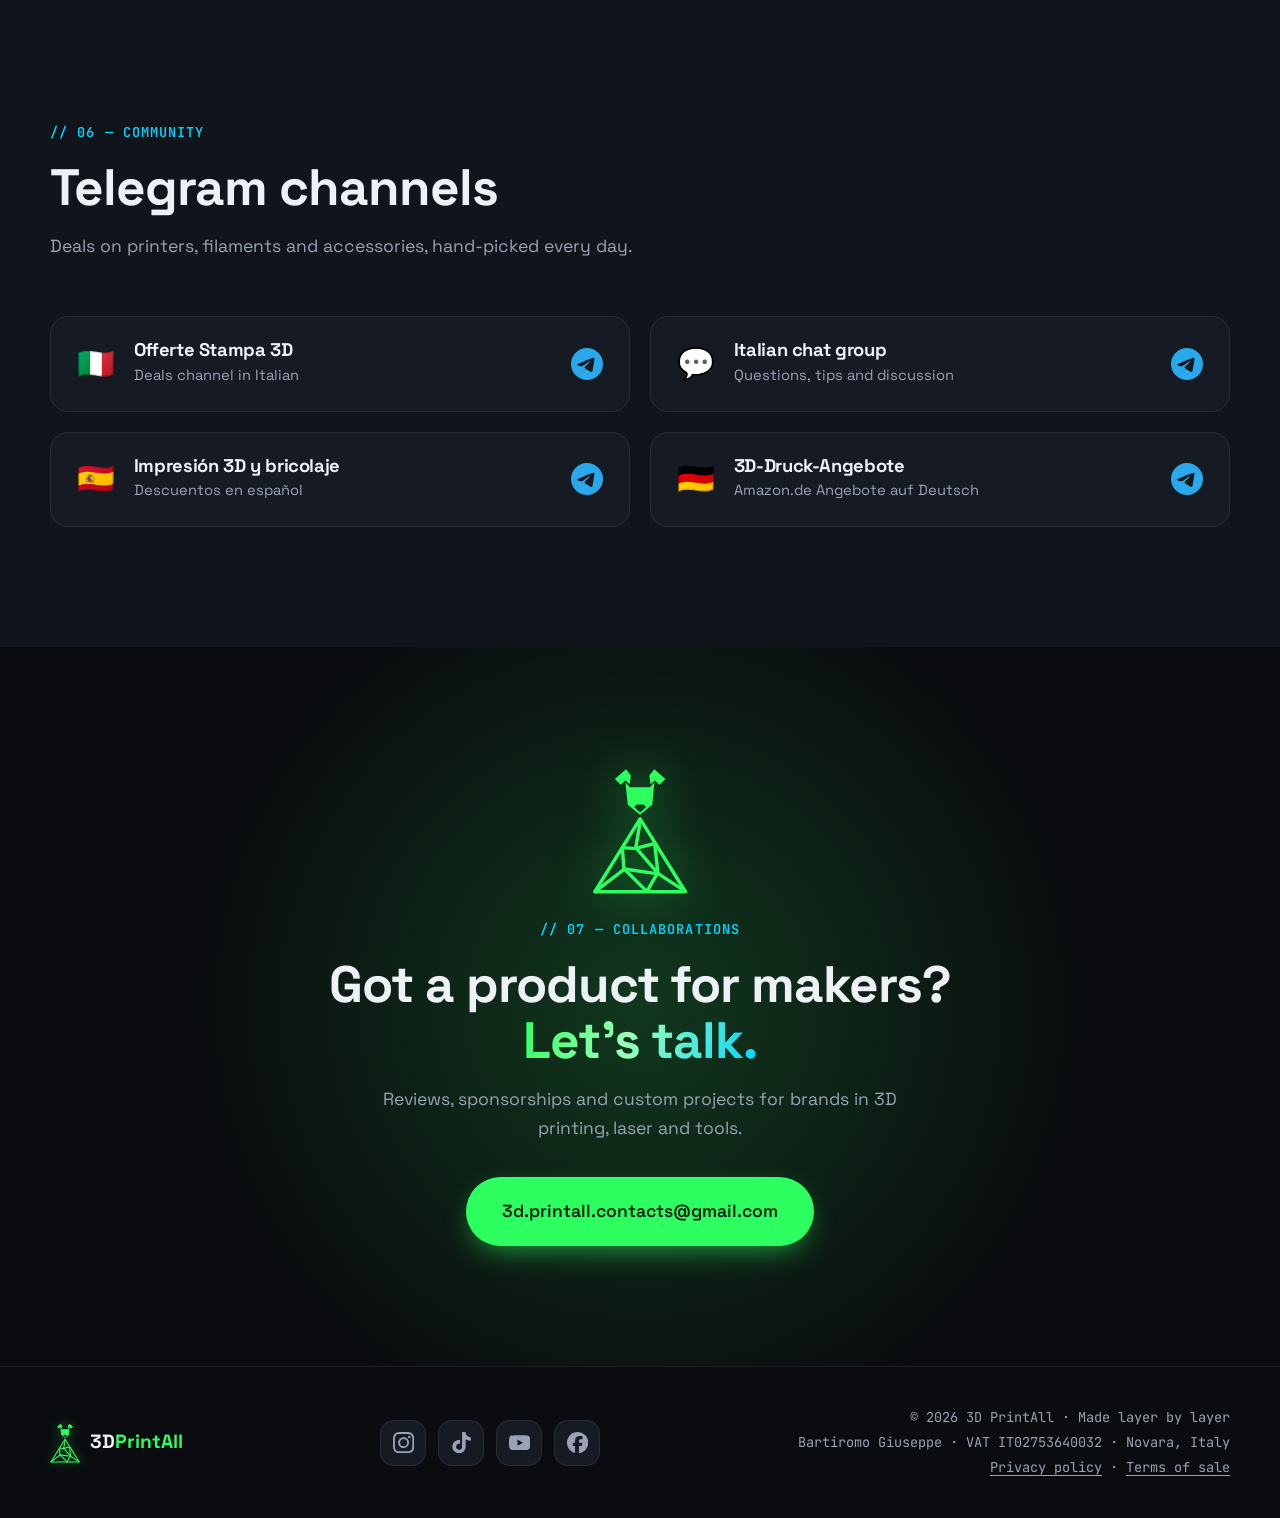
==== commit 20fb570b: "Home: sezione App prima dei Servizi Co-Authored-By: Claude Opus 5.5 <noreply@anthropic.com>" ====
--- a/index.html
+++ b/index.html
@@ -50,8 +50,8 @@
       </a>
       <nav class="nav__links" id="navLinks" aria-label="Navigazione principale" data-i18n-attr="aria-label:nav.aria">
         <a href="#social">Social</a>
+        <a href="app/">App</a>
         <a href="#servizi" data-i18n="nav.services">Servizi</a>
-        <a href="app/">App</a>
         <a href="#modelli" data-i18n="nav.models">Modelli 3D</a>
         <a href="#offerte" data-i18n="nav.deals">Offerte</a>
         <a href="#community">Community</a>
@@ -184,11 +184,36 @@
       </div>
     </section>
 
+    <!-- ============ APP (teaser — full page in app/) ============ -->
+    <section class="section app" id="app">
+      <div class="container">
+        <div class="teaser">
+          <div class="teaser__copy reveal">
+            <p class="eyebrow mono" data-i18n="app.eyebrow">// 02 — La mia app</p>
+            <h2 data-i18n="app.title">Quanto costa <span class="grad">davvero</span> la tua stampa?</h2>
+            <p class="section__sub" data-i18n="teaser.sub"><strong>3D Cost Estimation</strong> calcola prezzo e costi di ogni stampa 3D, FDM o resina, e tiene d'occhio quanto filamento ti resta su ogni bobina.</p>
+            <div class="teaser__cta">
+              <a class="btn btn--primary" href="app/" data-i18n="teaser.btn">Scopri l'app →</a>
+              <a class="play-btn play-btn--sm" href="https://play.google.com/store/apps/details?id=my_pkg.myapp" target="_blank" rel="noopener">
+                <svg class="ico" aria-hidden="true"><use href="#i-googleplay"/></svg>
+                <span><small data-i18n="app.available">Disponibile su</small>Google Play</span>
+              </a>
+            </div>
+          </div>
+          <a class="teaser__phones reveal" href="app/" aria-label="3D Cost Estimation" tabindex="-1">
+            <span class="app__glow" aria-hidden="true"></span>
+            <span class="phone phone--back"><span class="phone__screen"><img src="assets/app/filaments.webp" alt="" width="540" height="1131" loading="lazy"></span></span>
+            <span class="phone phone--front"><span class="phone__notch" aria-hidden="true"></span><span class="phone__screen"><img src="assets/app/price.webp" alt="" width="540" height="1126" loading="lazy"></span></span>
+          </a>
+        </div>
+      </div>
+    </section>
+
     <!-- ============ SERVIZI ============ -->
     <section class="section section--alt services" id="servizi">
       <div class="container">
         <header class="section__head reveal">
-          <p class="eyebrow mono" data-i18n="sv.eyebrow">// 02 — Servizi</p>
+          <p class="eyebrow mono" data-i18n="sv.eyebrow">// 03 — Servizi</p>
           <h2 data-i18n="sv.title">Il tuo progetto, <span class="grad">realizzato da me</span></h2>
           <p class="svc-audience" data-i18n="sv.audience">Per privati e aziende</p>
           <p class="section__sub" data-i18n="sv.sub">Le stesse macchine e la stessa cura che vedi nei miei video, al servizio della tua idea: stampa 3D e incisione laser su richiesta.</p>
@@ -303,31 +328,6 @@
       </div>
     </section>
 
-    <!-- ============ APP (teaser — full page in app/) ============ -->
-    <section class="section app" id="app">
-      <div class="container">
-        <div class="teaser">
-          <div class="teaser__copy reveal">
-            <p class="eyebrow mono" data-i18n="app.eyebrow">// 03 — La mia app</p>
-            <h2 data-i18n="app.title">Quanto costa <span class="grad">davvero</span> la tua stampa?</h2>
-            <p class="section__sub" data-i18n="teaser.sub"><strong>3D Cost Estimation</strong> calcola prezzo e costi di ogni stampa 3D, FDM o resina, e tiene d'occhio quanto filamento ti resta su ogni bobina.</p>
-            <div class="teaser__cta">
-              <a class="btn btn--primary" href="app/" data-i18n="teaser.btn">Scopri l'app →</a>
-              <a class="play-btn play-btn--sm" href="https://play.google.com/store/apps/details?id=my_pkg.myapp" target="_blank" rel="noopener">
-                <svg class="ico" aria-hidden="true"><use href="#i-googleplay"/></svg>
-                <span><small data-i18n="app.available">Disponibile su</small>Google Play</span>
-              </a>
-            </div>
-          </div>
-          <a class="teaser__phones reveal" href="app/" aria-label="3D Cost Estimation" tabindex="-1">
-            <span class="app__glow" aria-hidden="true"></span>
-            <span class="phone phone--back"><span class="phone__screen"><img src="assets/app/filaments.webp" alt="" width="540" height="1131" loading="lazy"></span></span>
-            <span class="phone phone--front"><span class="phone__notch" aria-hidden="true"></span><span class="phone__screen"><img src="assets/app/price.webp" alt="" width="540" height="1126" loading="lazy"></span></span>
-          </a>
-        </div>
-      </div>
-    </section>
-
     <!-- ============ MODELLI ============ -->
     <section class="section section--alt" id="modelli">
       <div class="container">
--- a/css/style.css
+++ b/css/style.css
@@ -307,6 +307,7 @@
 /* ---------- Sections ---------- */
 .section { padding: 120px 0; position: relative; }
 .section--alt { background: var(--bg-2); }
+.section--alt + .section--alt { border-top: 1px solid var(--border); }
 .section__head { max-width: 640px; margin-bottom: 3.5rem; }
 .section__head h2, .cta h2 { font-size: clamp(2rem, 4.5vw, 3.2rem); margin-bottom: 1rem; }
 .section__sub { color: var(--muted); font-size: 1.1rem; }
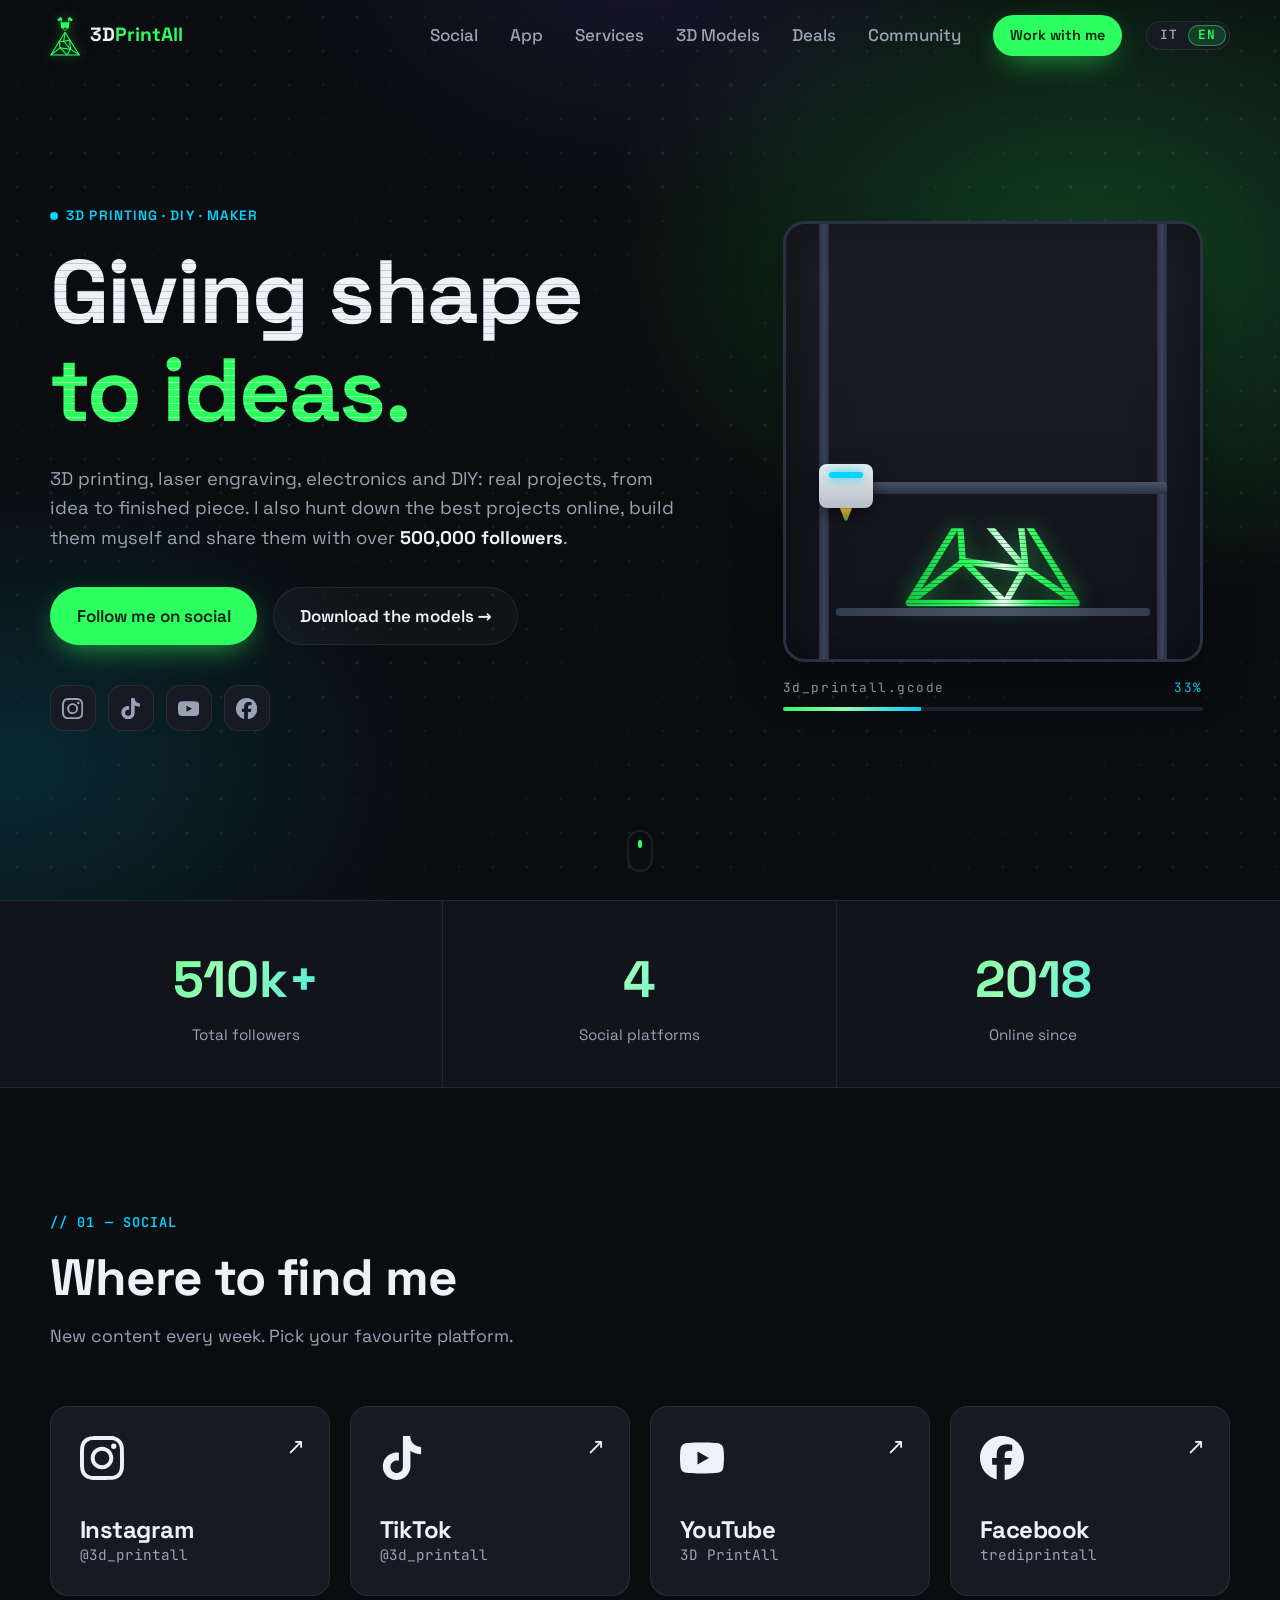
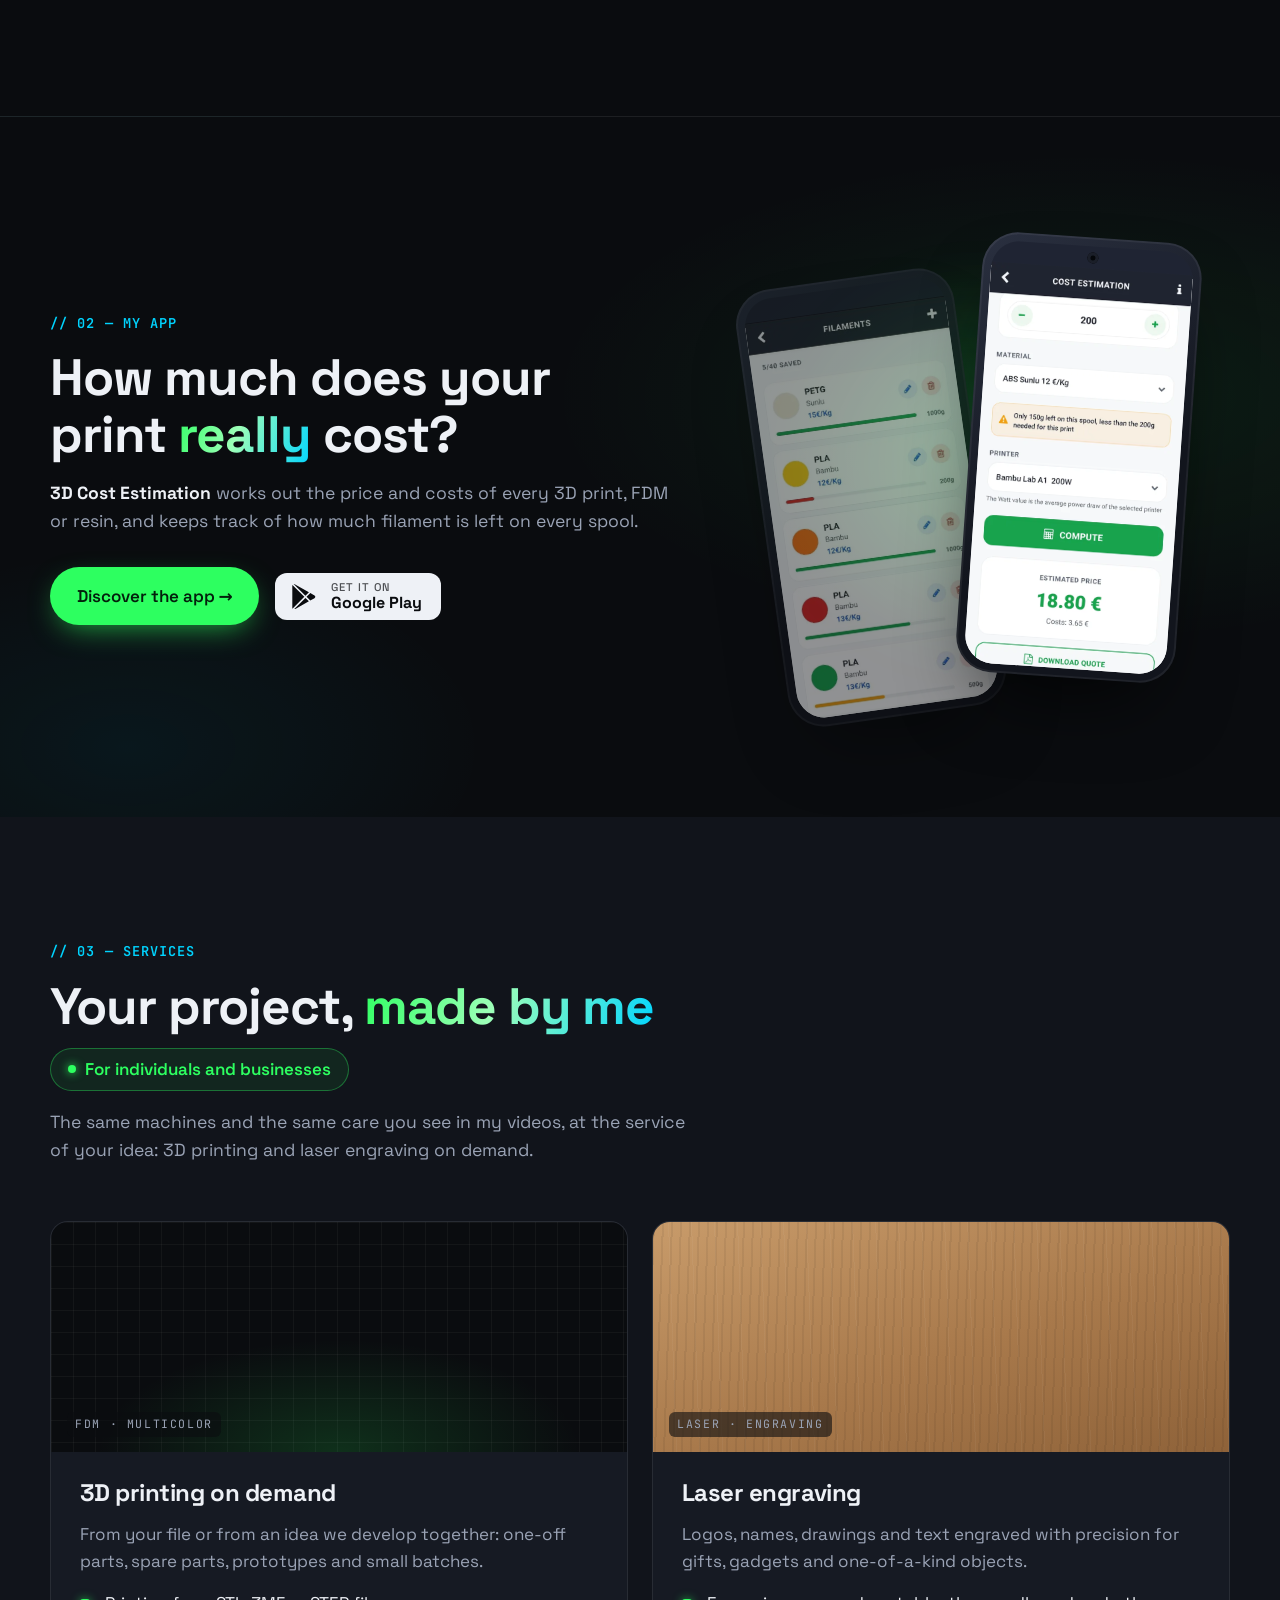
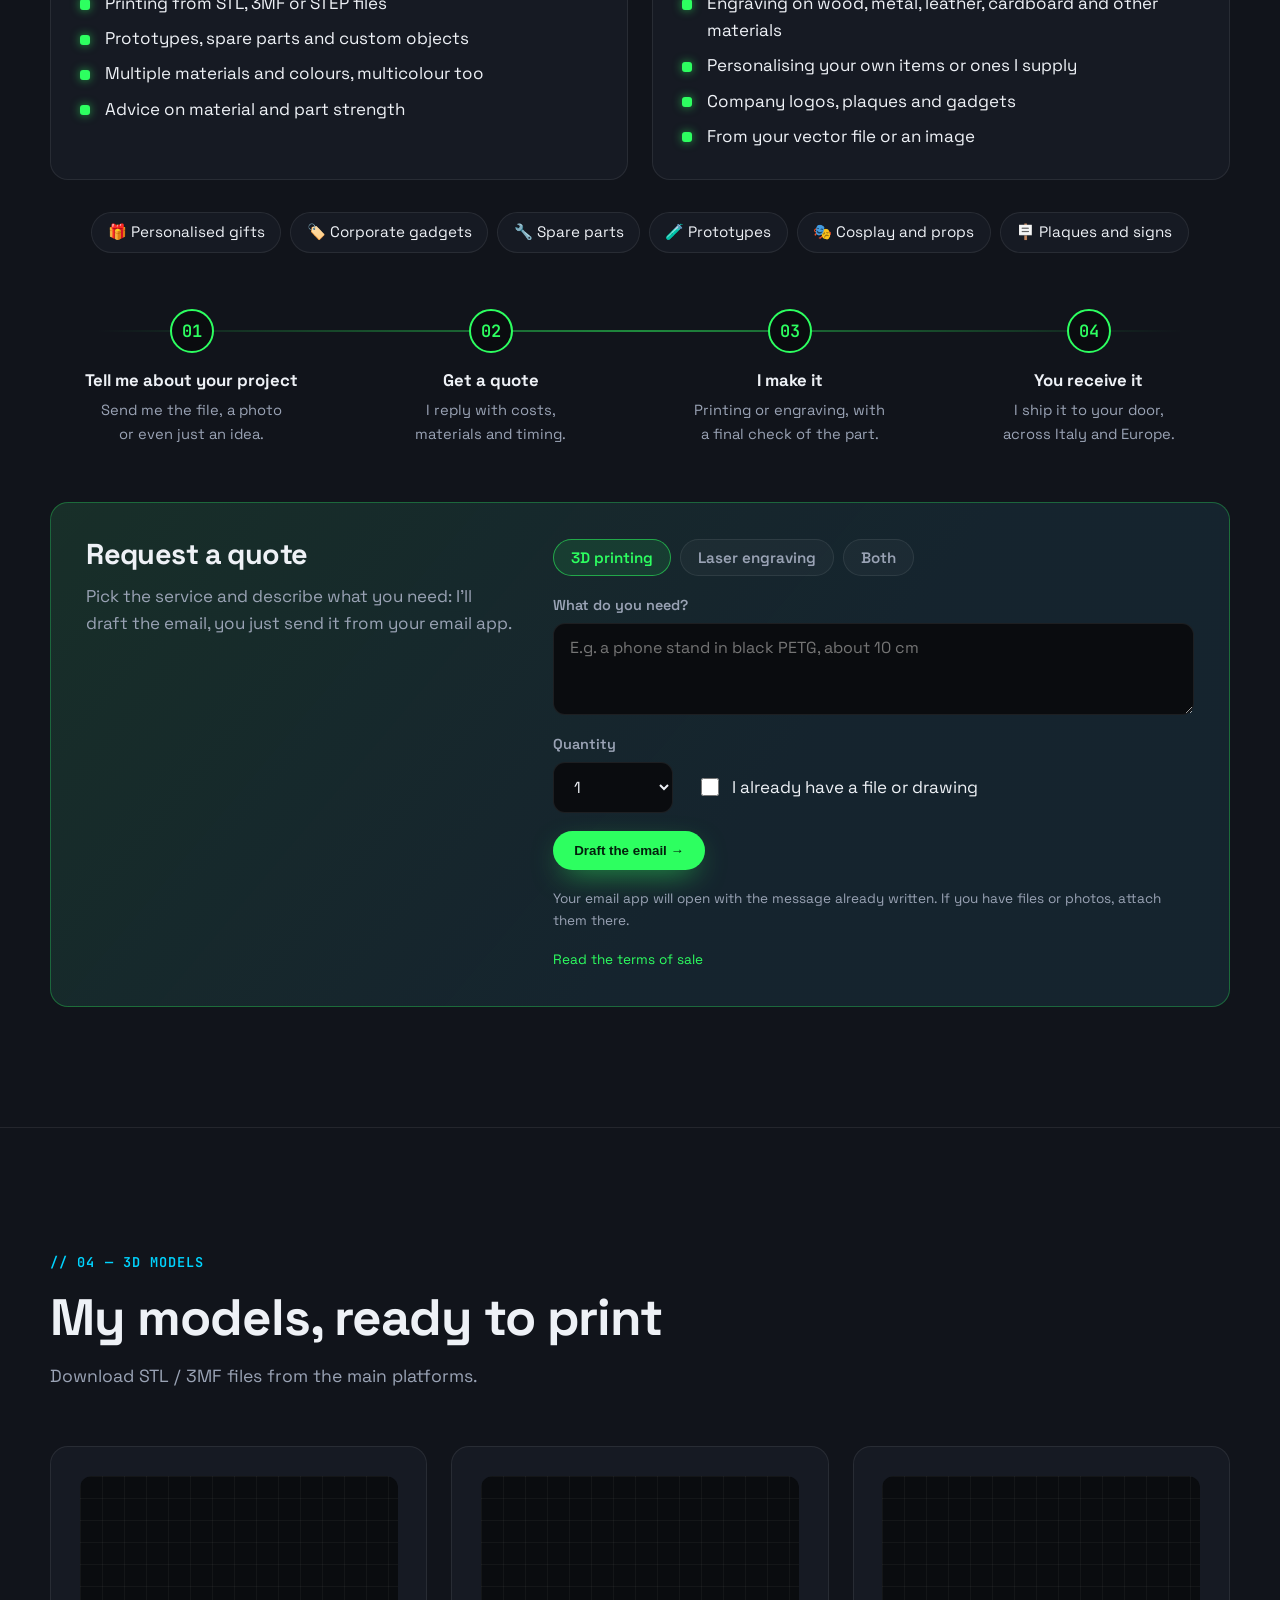
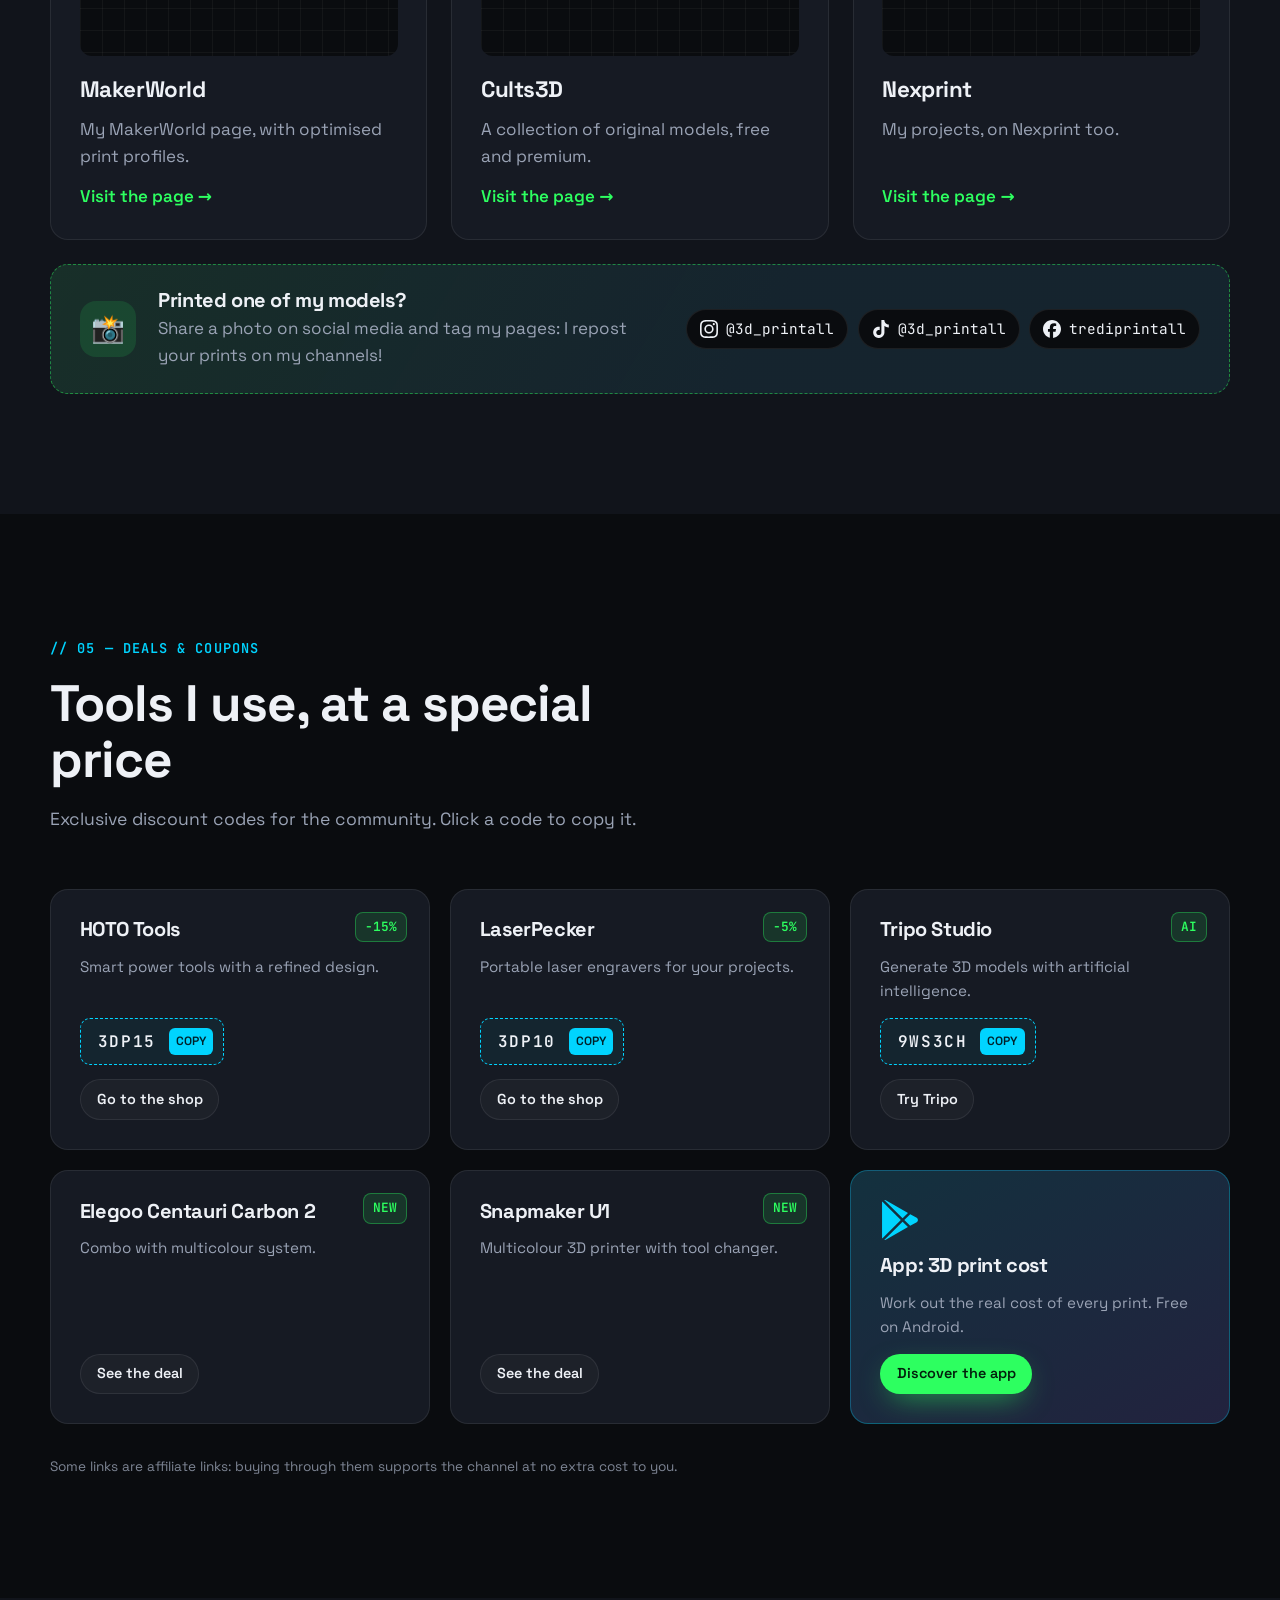
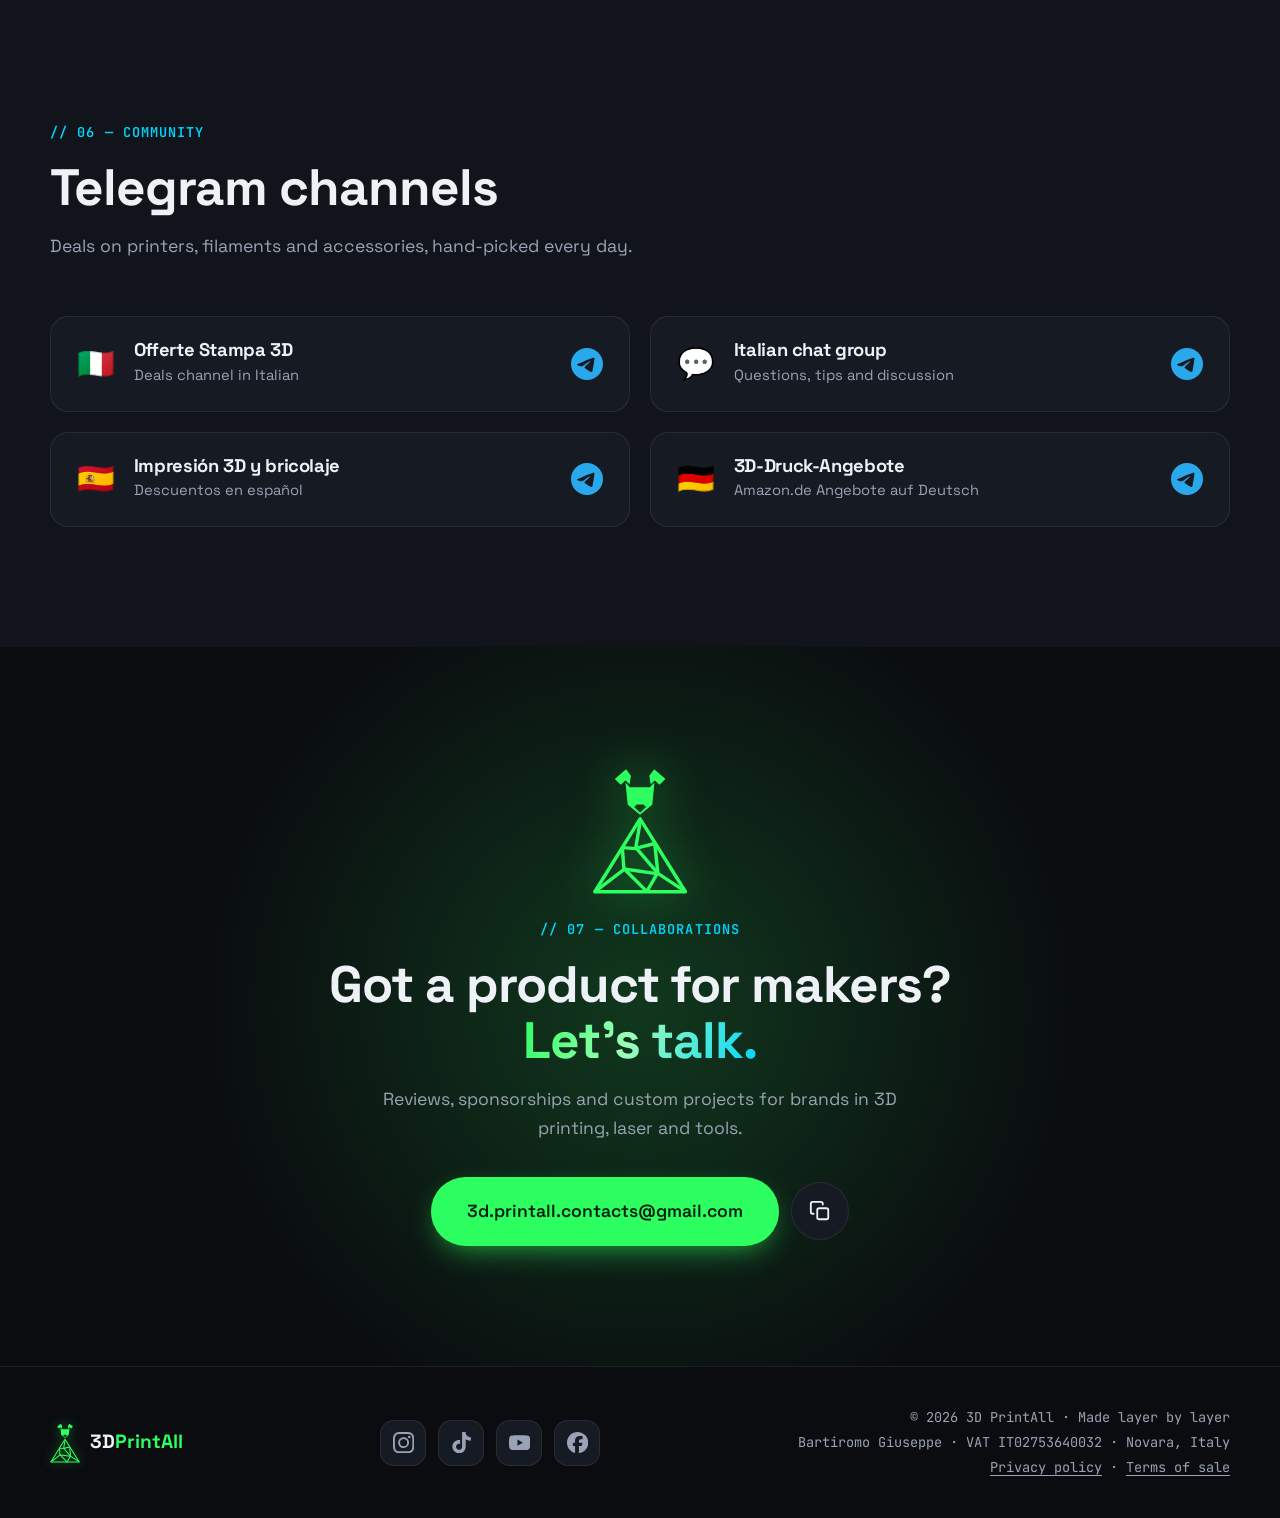
==== commit 1c5b9225: "Collaborazioni: pulsante per copiare l'indirizzo email Co-Authored-By: Claude Opus 5.5 <noreply@anth" ====
--- a/index.html
+++ b/index.html
@@ -468,7 +468,13 @@
         <p class="eyebrow mono" data-i18n="cta.eyebrow">// 07 — Collaborazioni</p>
         <h2 data-i18n="cta.title">Hai un prodotto per maker?<br><span class="grad">Parliamone.</span></h2>
         <p class="section__sub" data-i18n="cta.sub">Recensioni, sponsorizzazioni e progetti su misura per brand del settore stampa 3D, laser e utensili.</p>
-        <a class="btn btn--primary btn--lg" href="mailto:3d.printall.contacts@gmail.com">3d.printall.contacts@gmail.com</a>
+        <div class="cta__mail">
+          <a class="btn btn--primary btn--lg" href="mailto:3d.printall.contacts@gmail.com">3d.printall.contacts@gmail.com</a>
+          <button type="button" class="copy-btn" id="copyEmail" data-email="3d.printall.contacts@gmail.com" aria-label="Copia indirizzo email" title="Copia indirizzo email" data-i18n-attr="aria-label:cta.copyLabel;title:cta.copyLabel">
+            <svg class="copy-btn__icon" viewBox="0 0 24 24" fill="none" stroke="currentColor" stroke-width="2" stroke-linecap="round" stroke-linejoin="round" aria-hidden="true"><rect x="9" y="9" width="12" height="12" rx="2"/><path d="M5 15H4a2 2 0 0 1-2-2V4a2 2 0 0 1 2-2h9a2 2 0 0 1 2 2v1"/></svg>
+            <svg class="copy-btn__done" viewBox="0 0 24 24" fill="none" stroke="currentColor" stroke-width="2.5" stroke-linecap="round" stroke-linejoin="round" aria-hidden="true"><path d="M5 12l5 5L19 7"/></svg>
+          </button>
+        </div>
       </div>
     </section>
   </main>
--- a/css/style.css
+++ b/css/style.css
@@ -836,6 +836,19 @@
 .faq details p { padding: 0 1.4rem 1.2rem; color: var(--muted); }
 
 .cta .play-btn { margin-top: .5rem; }
+.cta__mail { display: flex; align-items: center; justify-content: center; gap: .75rem; flex-wrap: wrap; }
+.copy-btn {
+  position: relative; display: grid; place-items: center; width: 58px; height: 58px; flex-shrink: 0;
+  border-radius: 50%; cursor: pointer; color: var(--text);
+  background: var(--surface); border: 1px solid var(--border);
+  transition: color .25s, border-color .25s, transform .25s, background .25s;
+}
+.copy-btn:hover { color: var(--accent); border-color: var(--accent); transform: translateY(-2px); }
+.copy-btn svg { width: 22px; height: 22px; grid-area: 1 / 1; transition: opacity .25s, transform .25s; }
+.copy-btn__done { opacity: 0; transform: scale(.5); }
+.copy-btn.is-copied { color: var(--accent); border-color: var(--accent); background: rgba(45,255,96,.12); }
+.copy-btn.is-copied .copy-btn__icon { opacity: 0; transform: scale(.5); }
+.copy-btn.is-copied .copy-btn__done { opacity: 1; transform: none; }
 .footer__copy a { color: var(--muted); text-decoration: underline; text-underline-offset: 3px; }
 .footer__copy a:hover { color: var(--accent); }
 
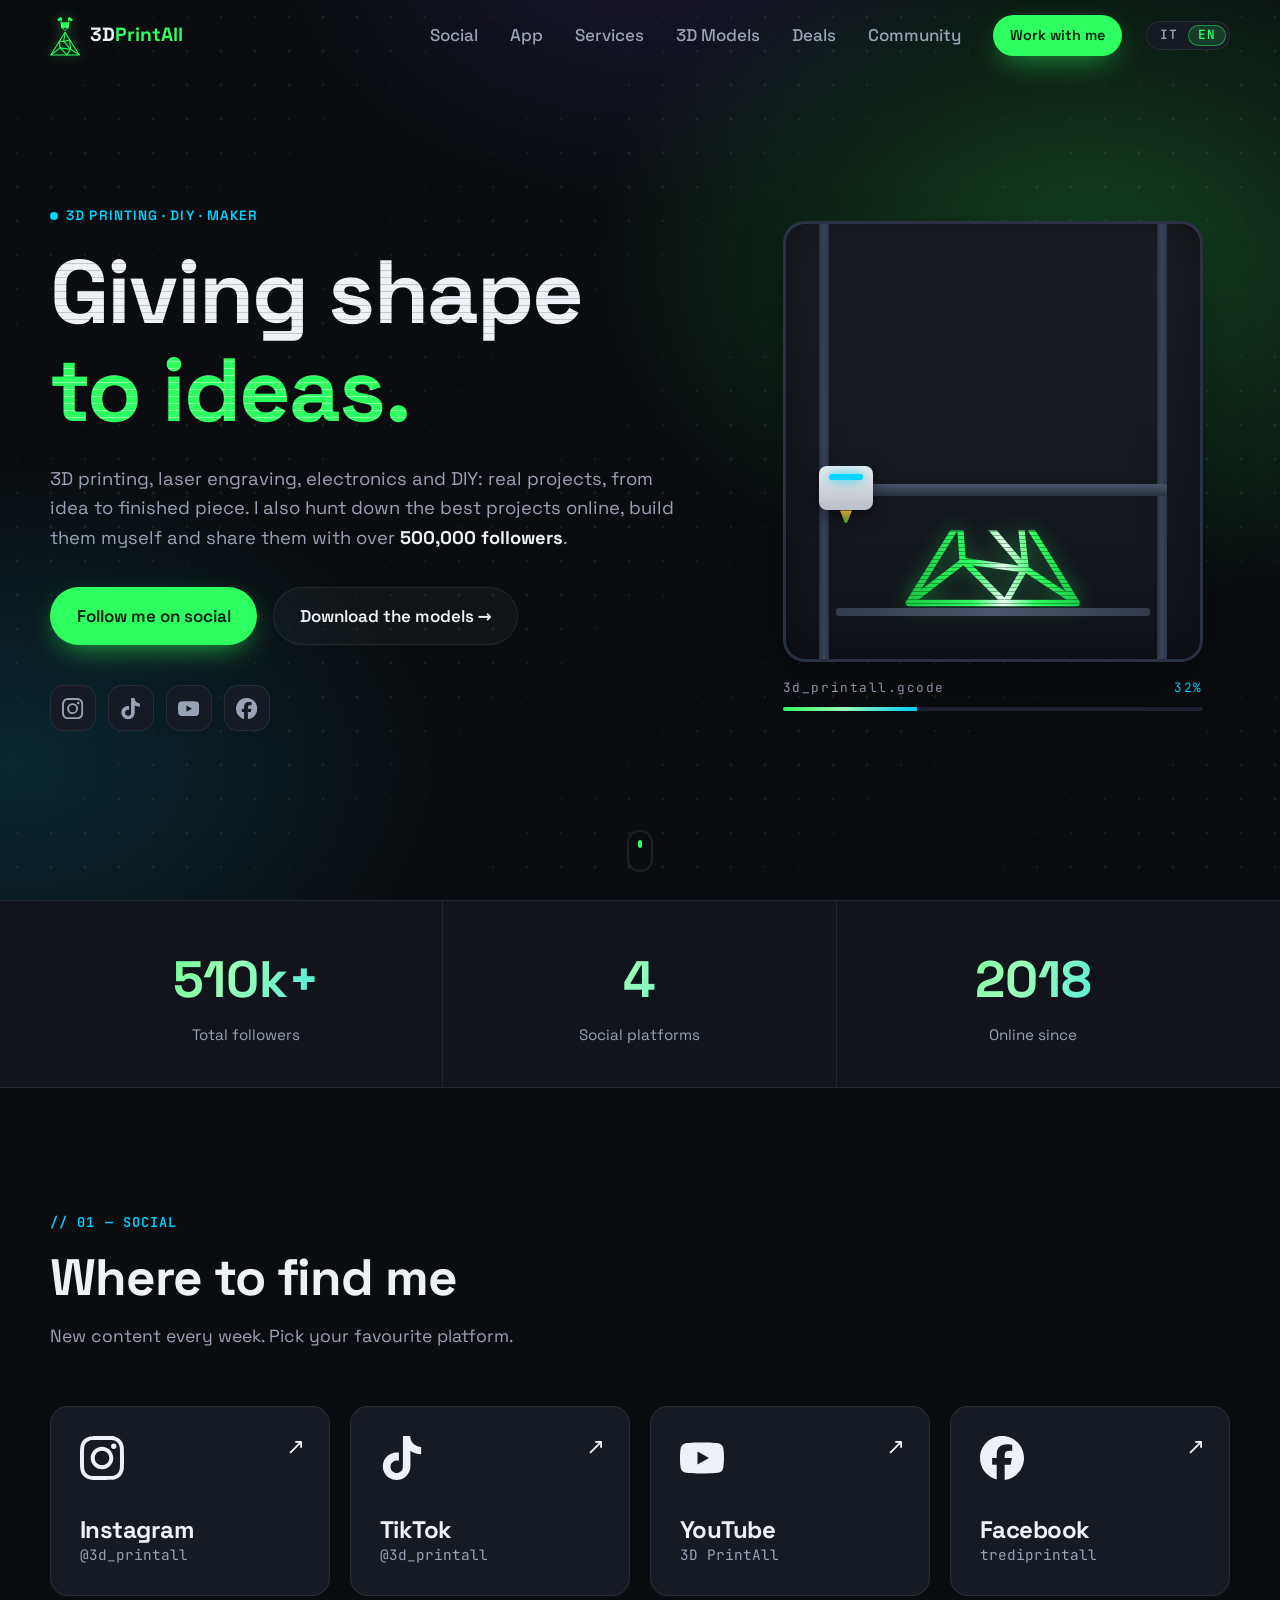
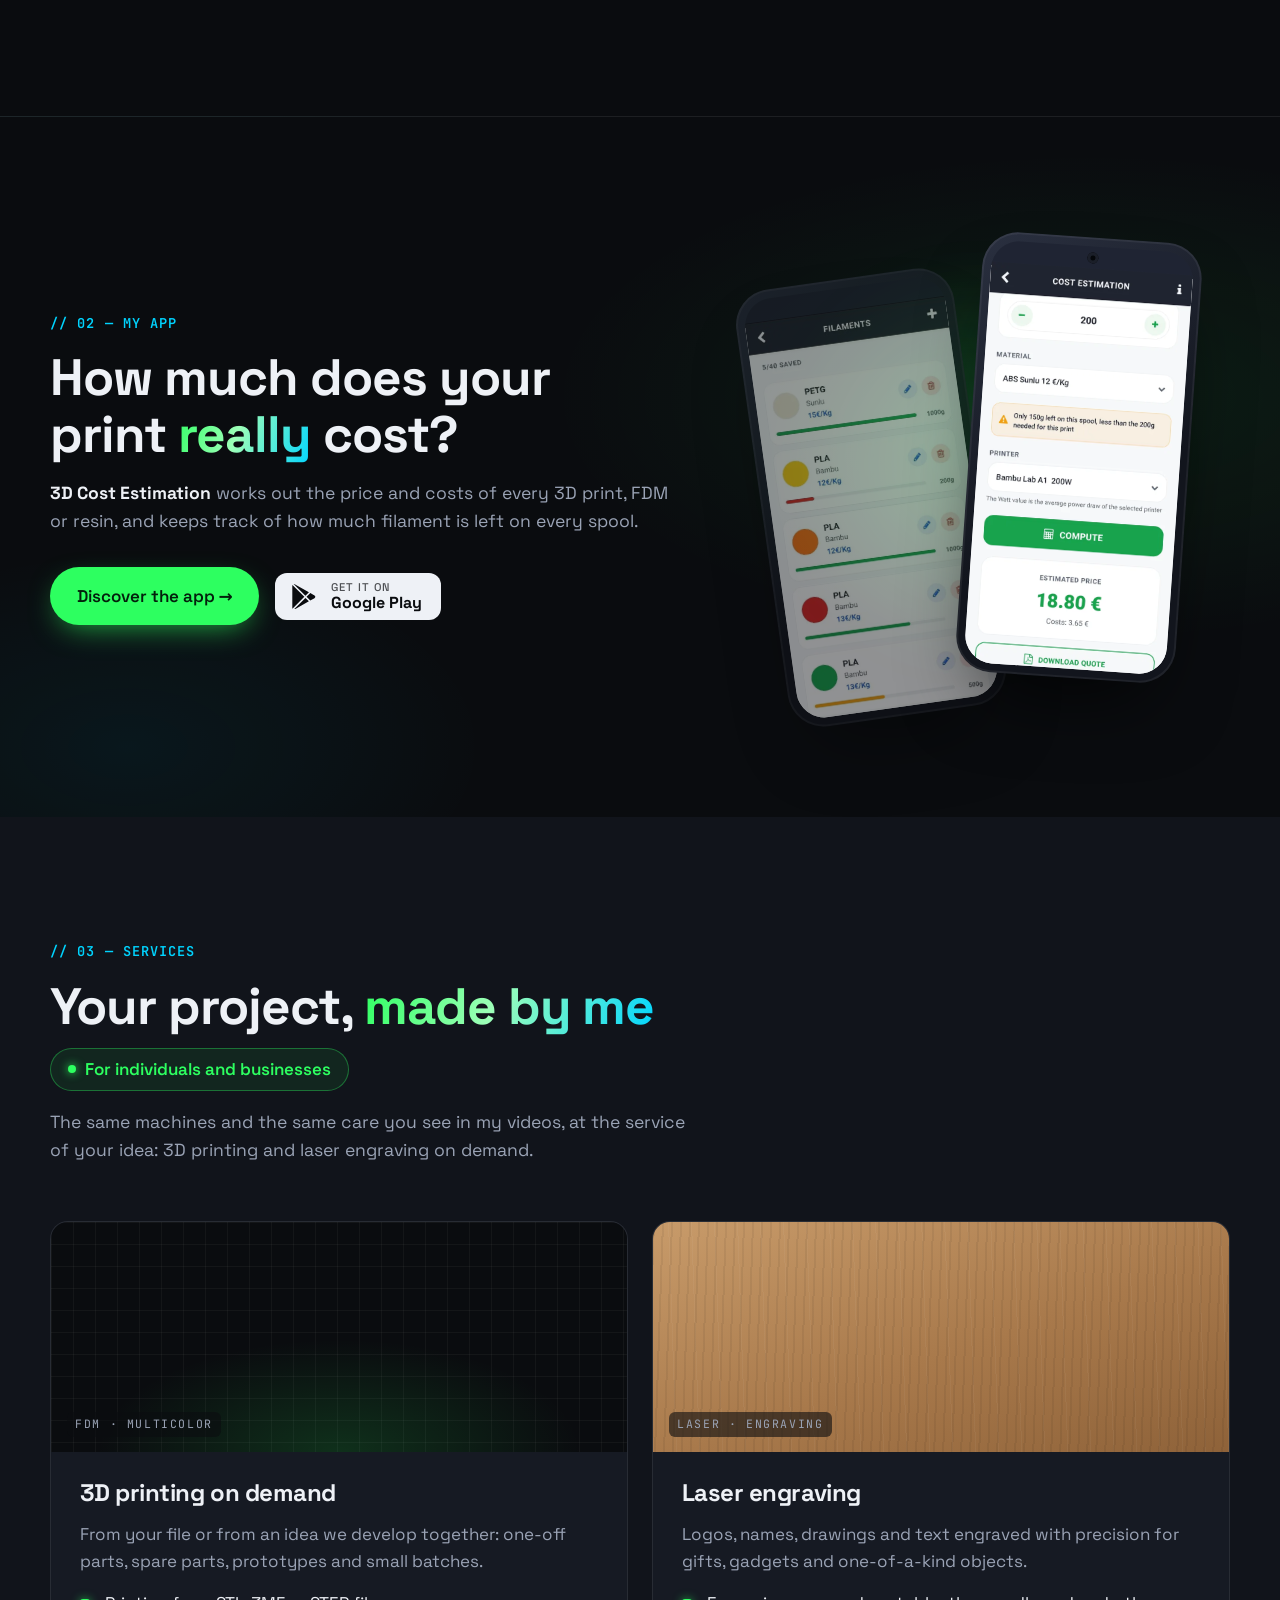
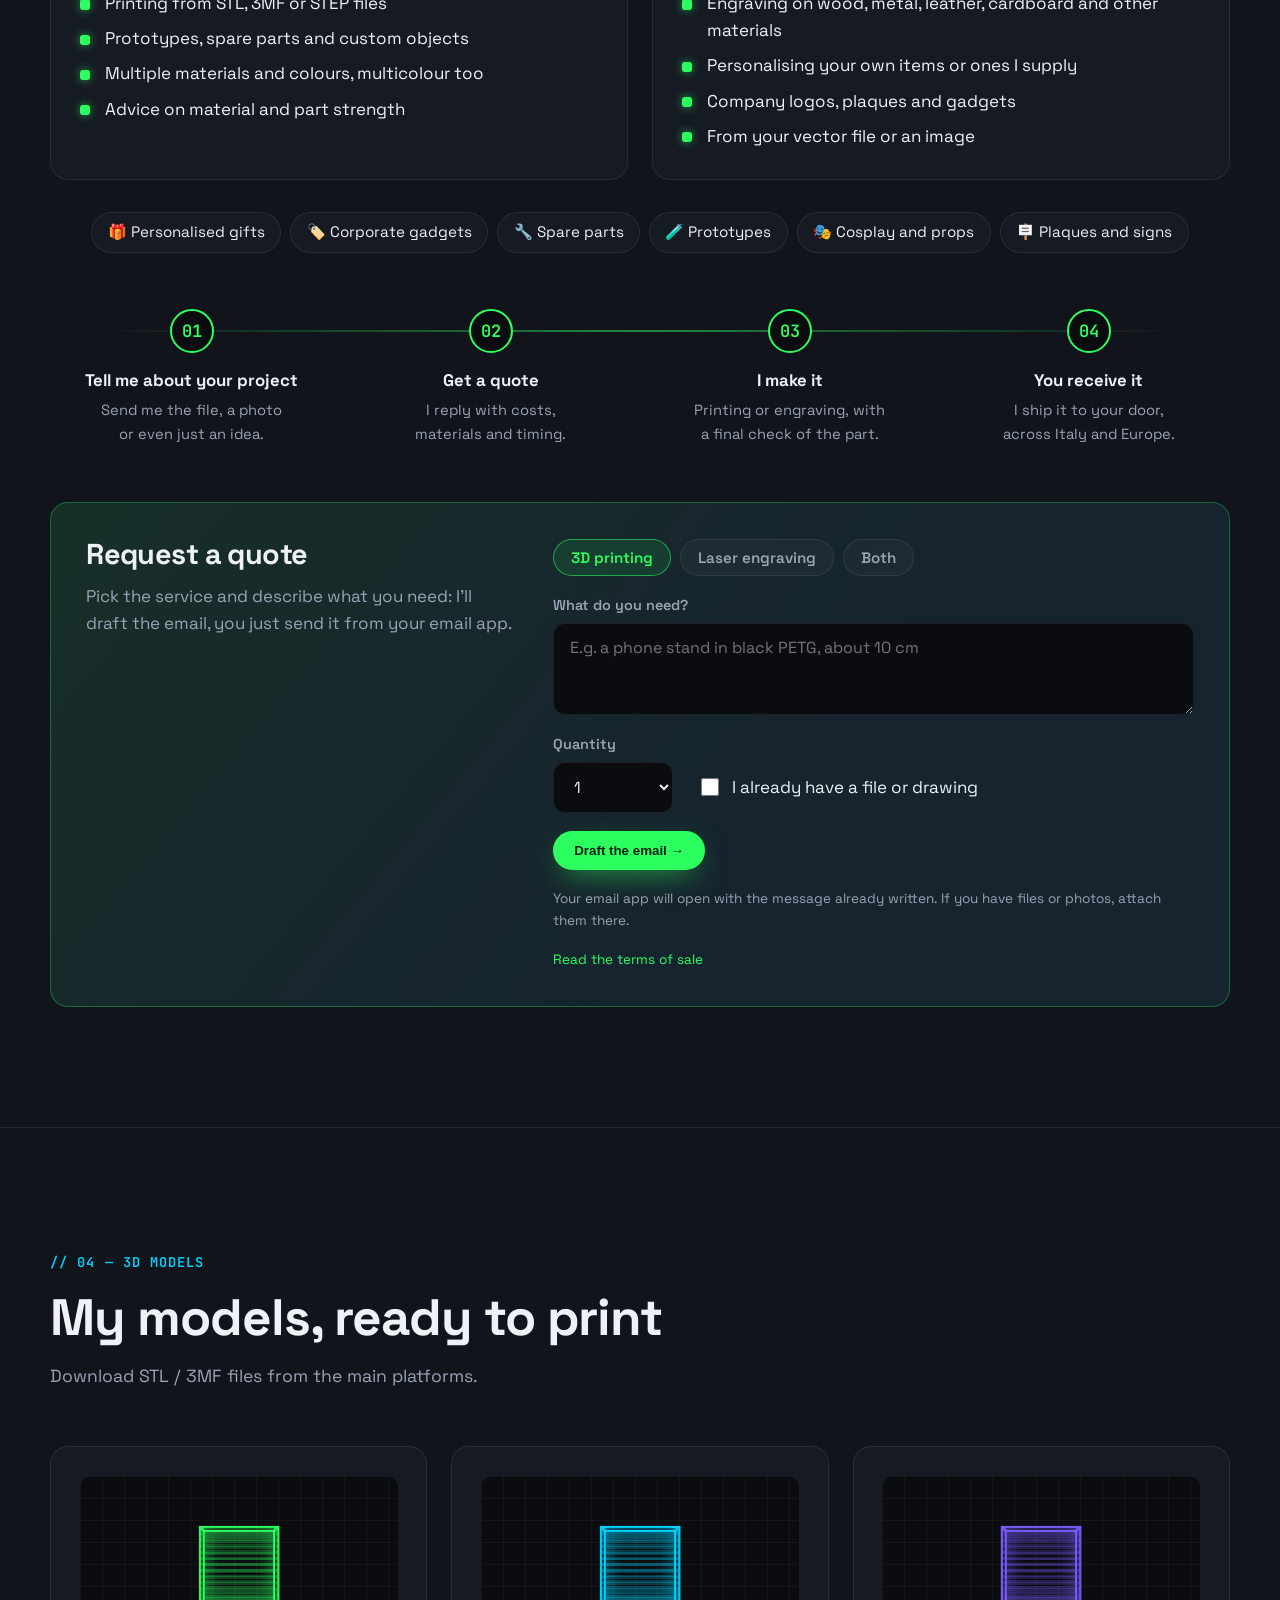
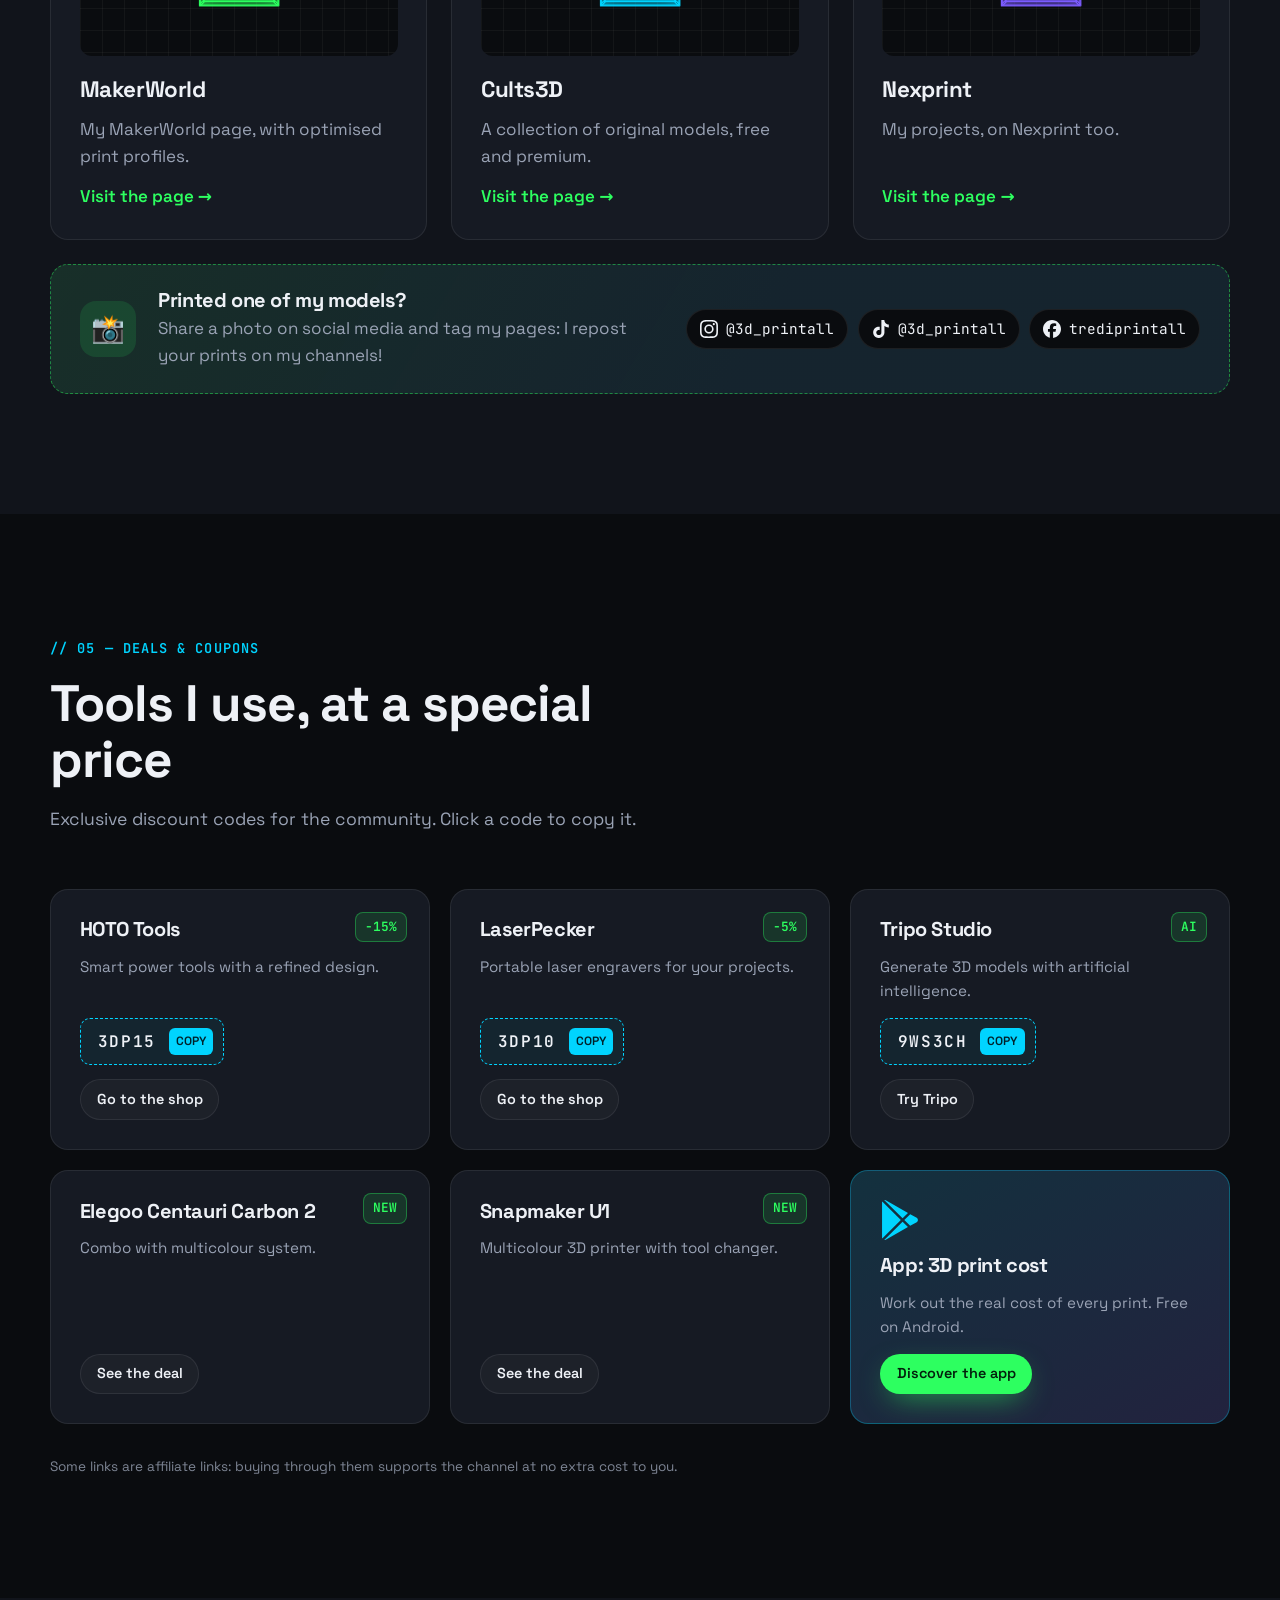
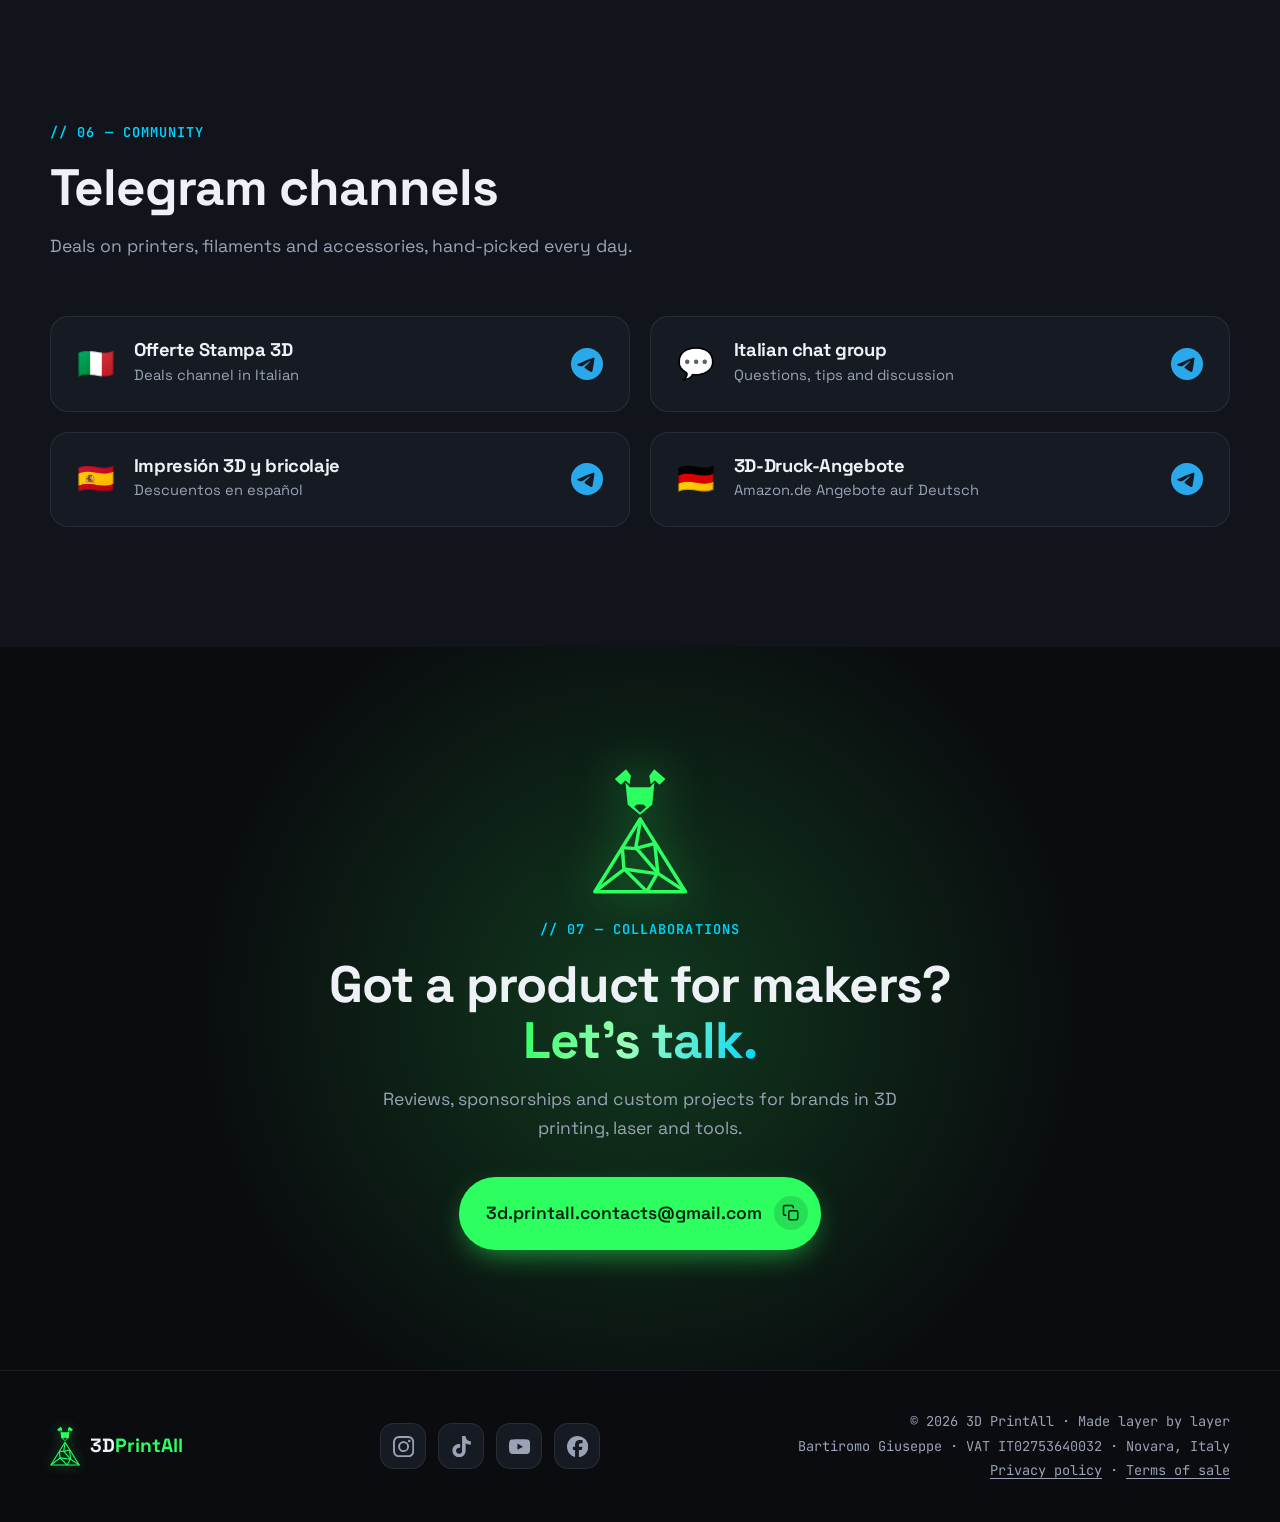
==== commit 1f0d439c: "Collaborazioni: email e icona copia in un unico pulsante centrato Co-Authored-By: Claude Opus 5.5 <n" ====
--- a/index.html
+++ b/index.html
@@ -468,13 +468,13 @@
         <p class="eyebrow mono" data-i18n="cta.eyebrow">// 07 — Collaborazioni</p>
         <h2 data-i18n="cta.title">Hai un prodotto per maker?<br><span class="grad">Parliamone.</span></h2>
         <p class="section__sub" data-i18n="cta.sub">Recensioni, sponsorizzazioni e progetti su misura per brand del settore stampa 3D, laser e utensili.</p>
-        <div class="cta__mail">
-          <a class="btn btn--primary btn--lg" href="mailto:3d.printall.contacts@gmail.com">3d.printall.contacts@gmail.com</a>
-          <button type="button" class="copy-btn" id="copyEmail" data-email="3d.printall.contacts@gmail.com" aria-label="Copia indirizzo email" title="Copia indirizzo email" data-i18n-attr="aria-label:cta.copyLabel;title:cta.copyLabel">
-            <svg class="copy-btn__icon" viewBox="0 0 24 24" fill="none" stroke="currentColor" stroke-width="2" stroke-linecap="round" stroke-linejoin="round" aria-hidden="true"><rect x="9" y="9" width="12" height="12" rx="2"/><path d="M5 15H4a2 2 0 0 1-2-2V4a2 2 0 0 1 2-2h9a2 2 0 0 1 2 2v1"/></svg>
-            <svg class="copy-btn__done" viewBox="0 0 24 24" fill="none" stroke="currentColor" stroke-width="2.5" stroke-linecap="round" stroke-linejoin="round" aria-hidden="true"><path d="M5 12l5 5L19 7"/></svg>
-          </button>
-        </div>
+        <button type="button" class="btn btn--primary btn--lg copy-mail" id="copyEmail" data-email="3d.printall.contacts@gmail.com" title="Copia indirizzo email" data-i18n-attr="title:cta.copyLabel">
+          <span>3d.printall.contacts@gmail.com</span>
+          <span class="copy-mail__icon" aria-hidden="true">
+            <svg class="copy-mail__copy" viewBox="0 0 24 24" fill="none" stroke="currentColor" stroke-width="2" stroke-linecap="round" stroke-linejoin="round"><rect x="9" y="9" width="12" height="12" rx="2"/><path d="M5 15H4a2 2 0 0 1-2-2V4a2 2 0 0 1 2-2h9a2 2 0 0 1 2 2v1"/></svg>
+            <svg class="copy-mail__done" viewBox="0 0 24 24" fill="none" stroke="currentColor" stroke-width="2.5" stroke-linecap="round" stroke-linejoin="round"><path d="M5 12l5 5L19 7"/></svg>
+          </span>
+        </button>
       </div>
     </section>
   </main>
--- a/css/style.css
+++ b/css/style.css
@@ -836,19 +836,19 @@
 .faq details p { padding: 0 1.4rem 1.2rem; color: var(--muted); }
 
 .cta .play-btn { margin-top: .5rem; }
-.cta__mail { display: flex; align-items: center; justify-content: center; gap: .75rem; flex-wrap: wrap; }
-.copy-btn {
-  position: relative; display: grid; place-items: center; width: 58px; height: 58px; flex-shrink: 0;
-  border-radius: 50%; cursor: pointer; color: var(--text);
-  background: var(--surface); border: 1px solid var(--border);
-  transition: color .25s, border-color .25s, transform .25s, background .25s;
-}
-.copy-btn:hover { color: var(--accent); border-color: var(--accent); transform: translateY(-2px); }
-.copy-btn svg { width: 22px; height: 22px; grid-area: 1 / 1; transition: opacity .25s, transform .25s; }
-.copy-btn__done { opacity: 0; transform: scale(.5); }
-.copy-btn.is-copied { color: var(--accent); border-color: var(--accent); background: rgba(45,255,96,.12); }
-.copy-btn.is-copied .copy-btn__icon { opacity: 0; transform: scale(.5); }
-.copy-btn.is-copied .copy-btn__done { opacity: 1; transform: none; }
+.copy-mail {
+  gap: .8rem; cursor: pointer; border: 0; font-family: inherit;
+  white-space: nowrap; word-break: normal;
+  font-size: clamp(.88rem, 3.6vw, 1.1rem); padding-inline: 1.5em .7em;
+}
+.copy-mail__icon {
+  display: grid; place-items: center; width: 34px; height: 34px; flex-shrink: 0;
+  border-radius: 50%; background: rgba(3,32,12,.14);
+}
+.copy-mail__icon svg { grid-area: 1 / 1; width: 18px; height: 18px; transition: opacity .25s, transform .25s; }
+.copy-mail__done { opacity: 0; transform: scale(.5); }
+.copy-mail.is-copied .copy-mail__copy { opacity: 0; transform: scale(.5); }
+.copy-mail.is-copied .copy-mail__done { opacity: 1; transform: none; }
 .footer__copy a { color: var(--muted); text-decoration: underline; text-underline-offset: 3px; }
 .footer__copy a:hover { color: var(--accent); }
 
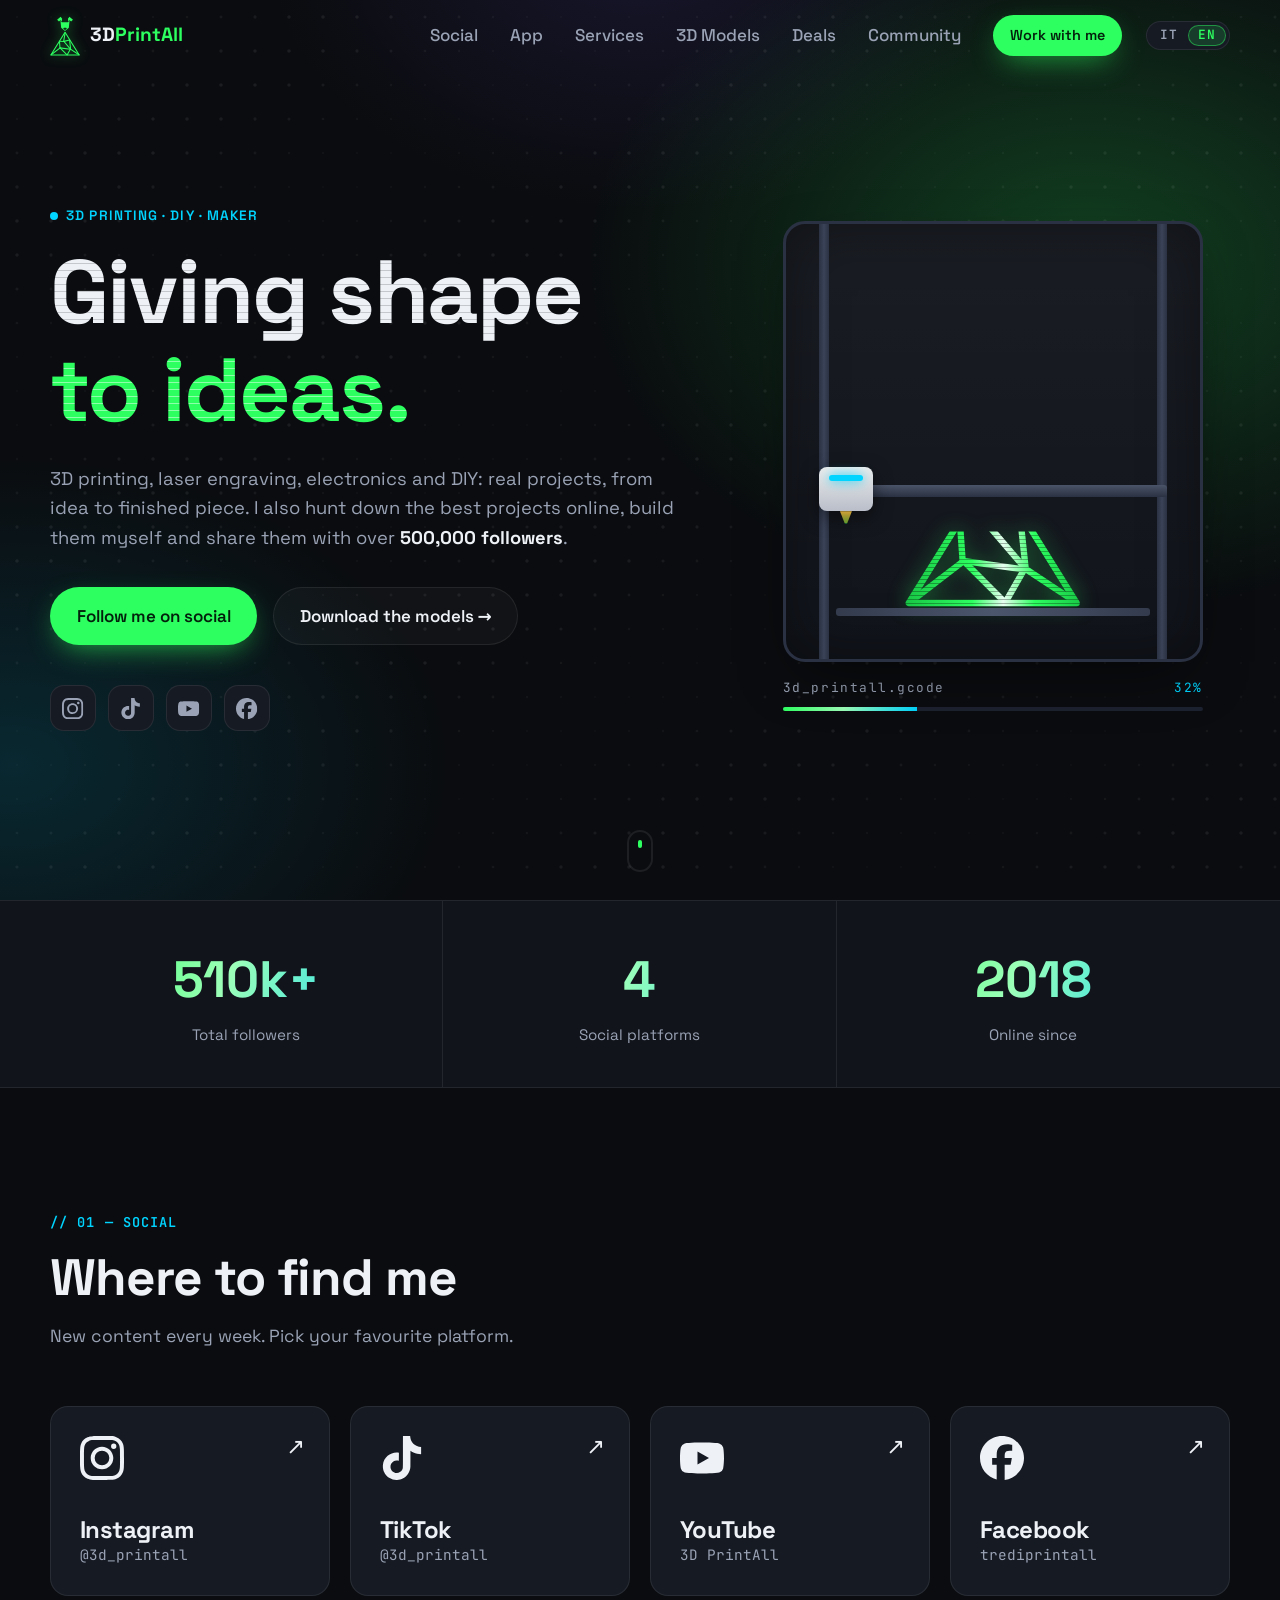
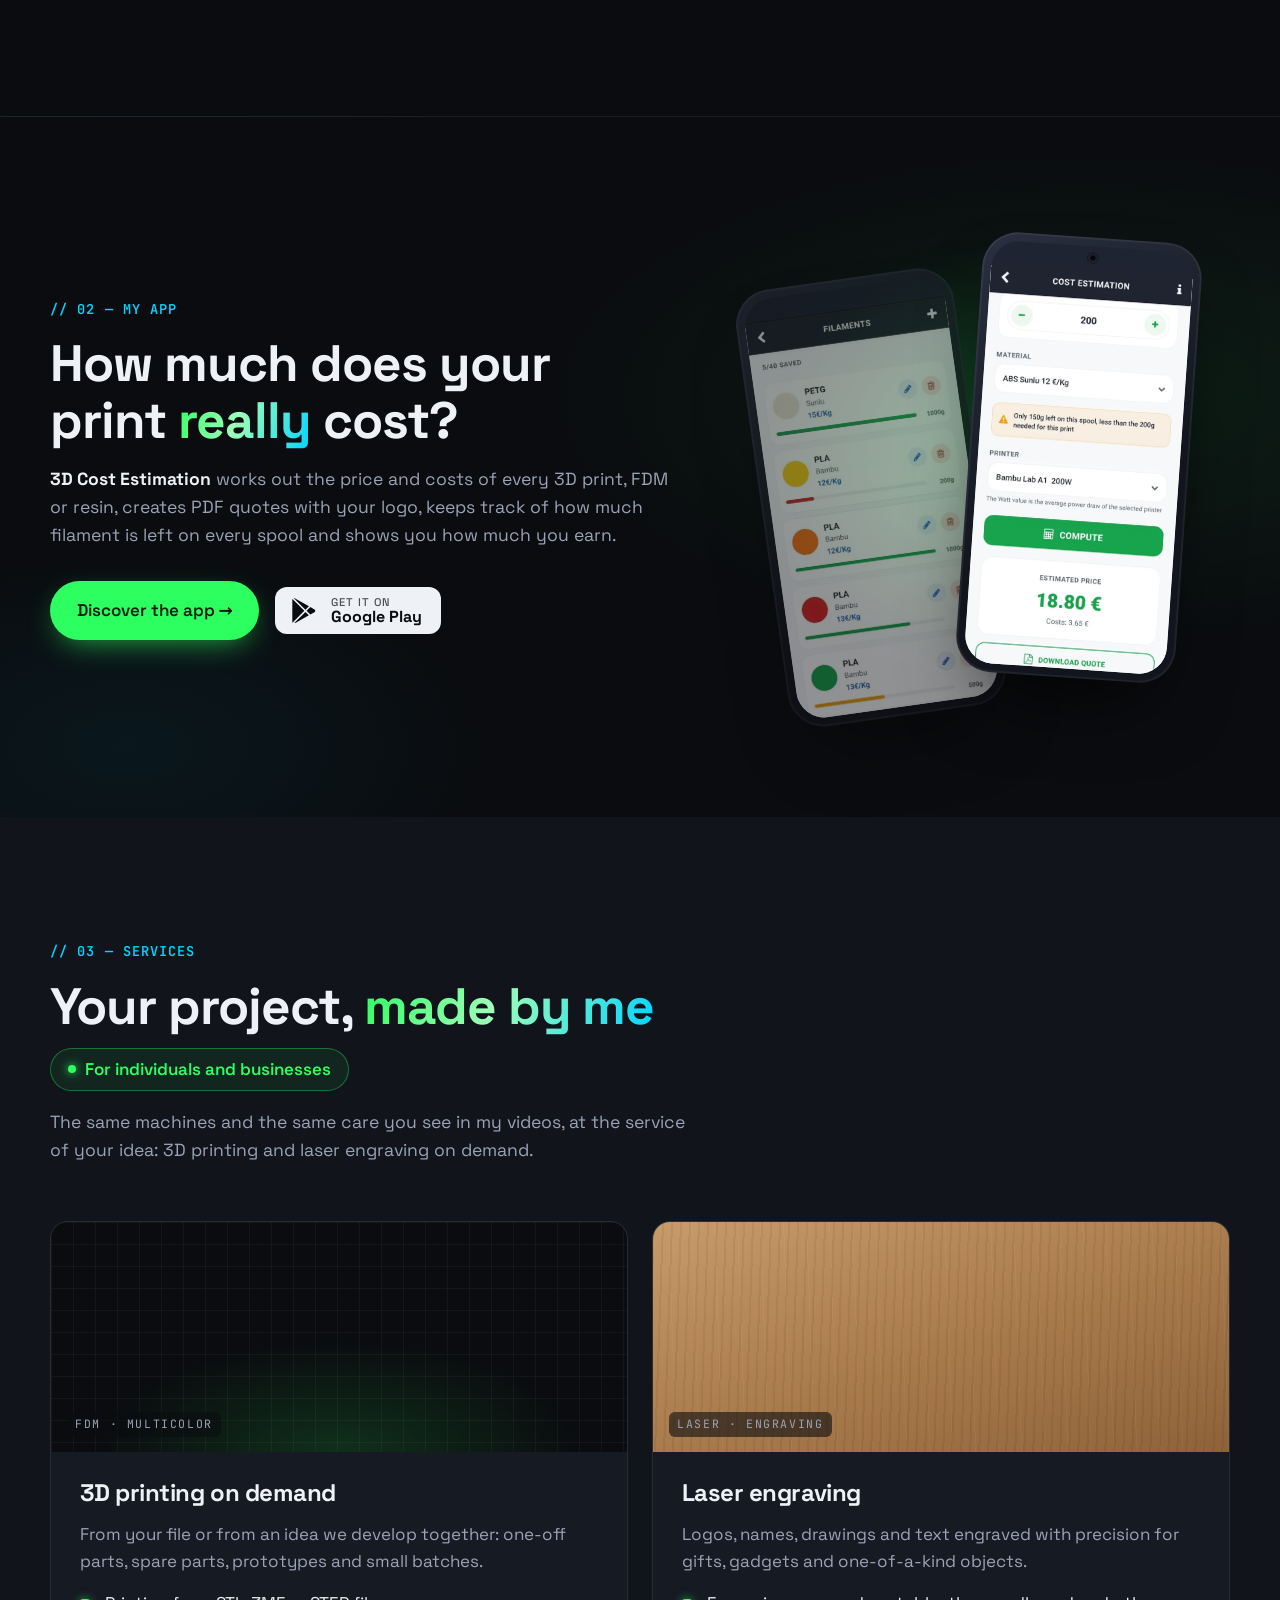
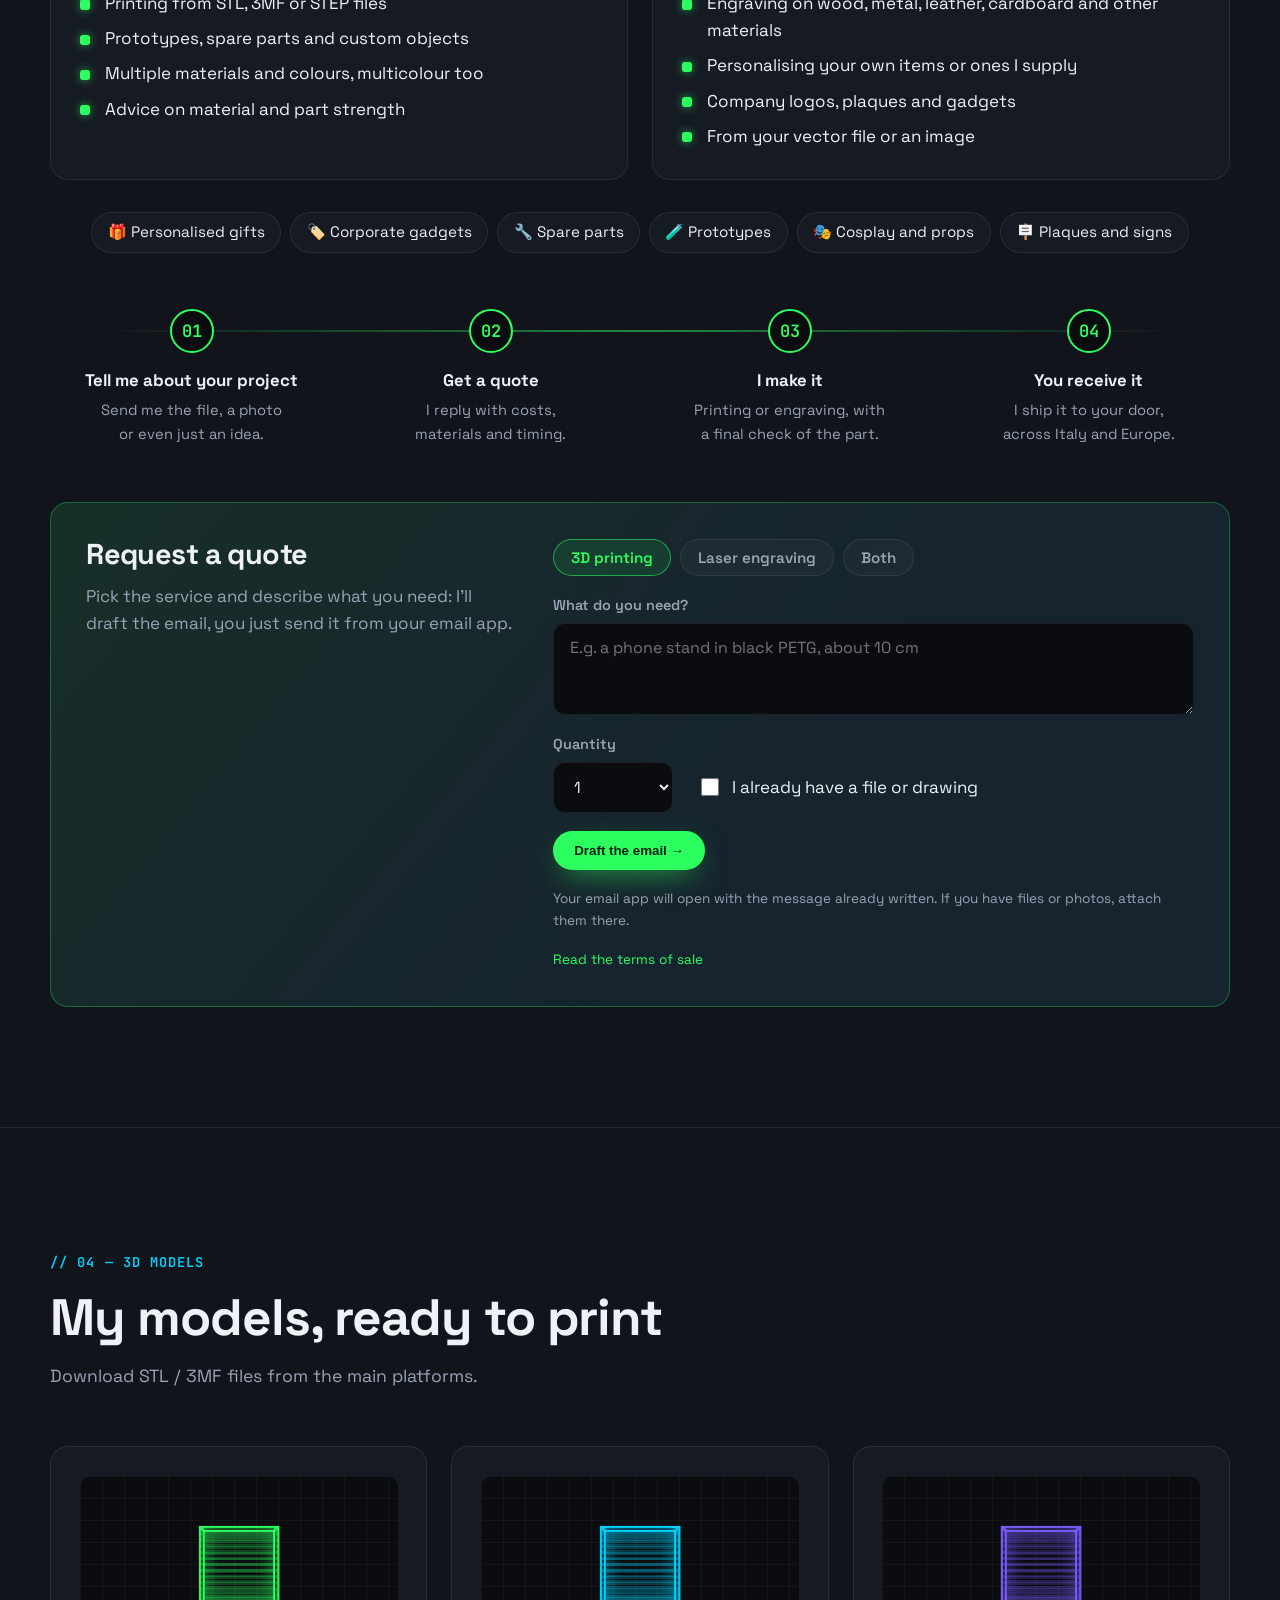
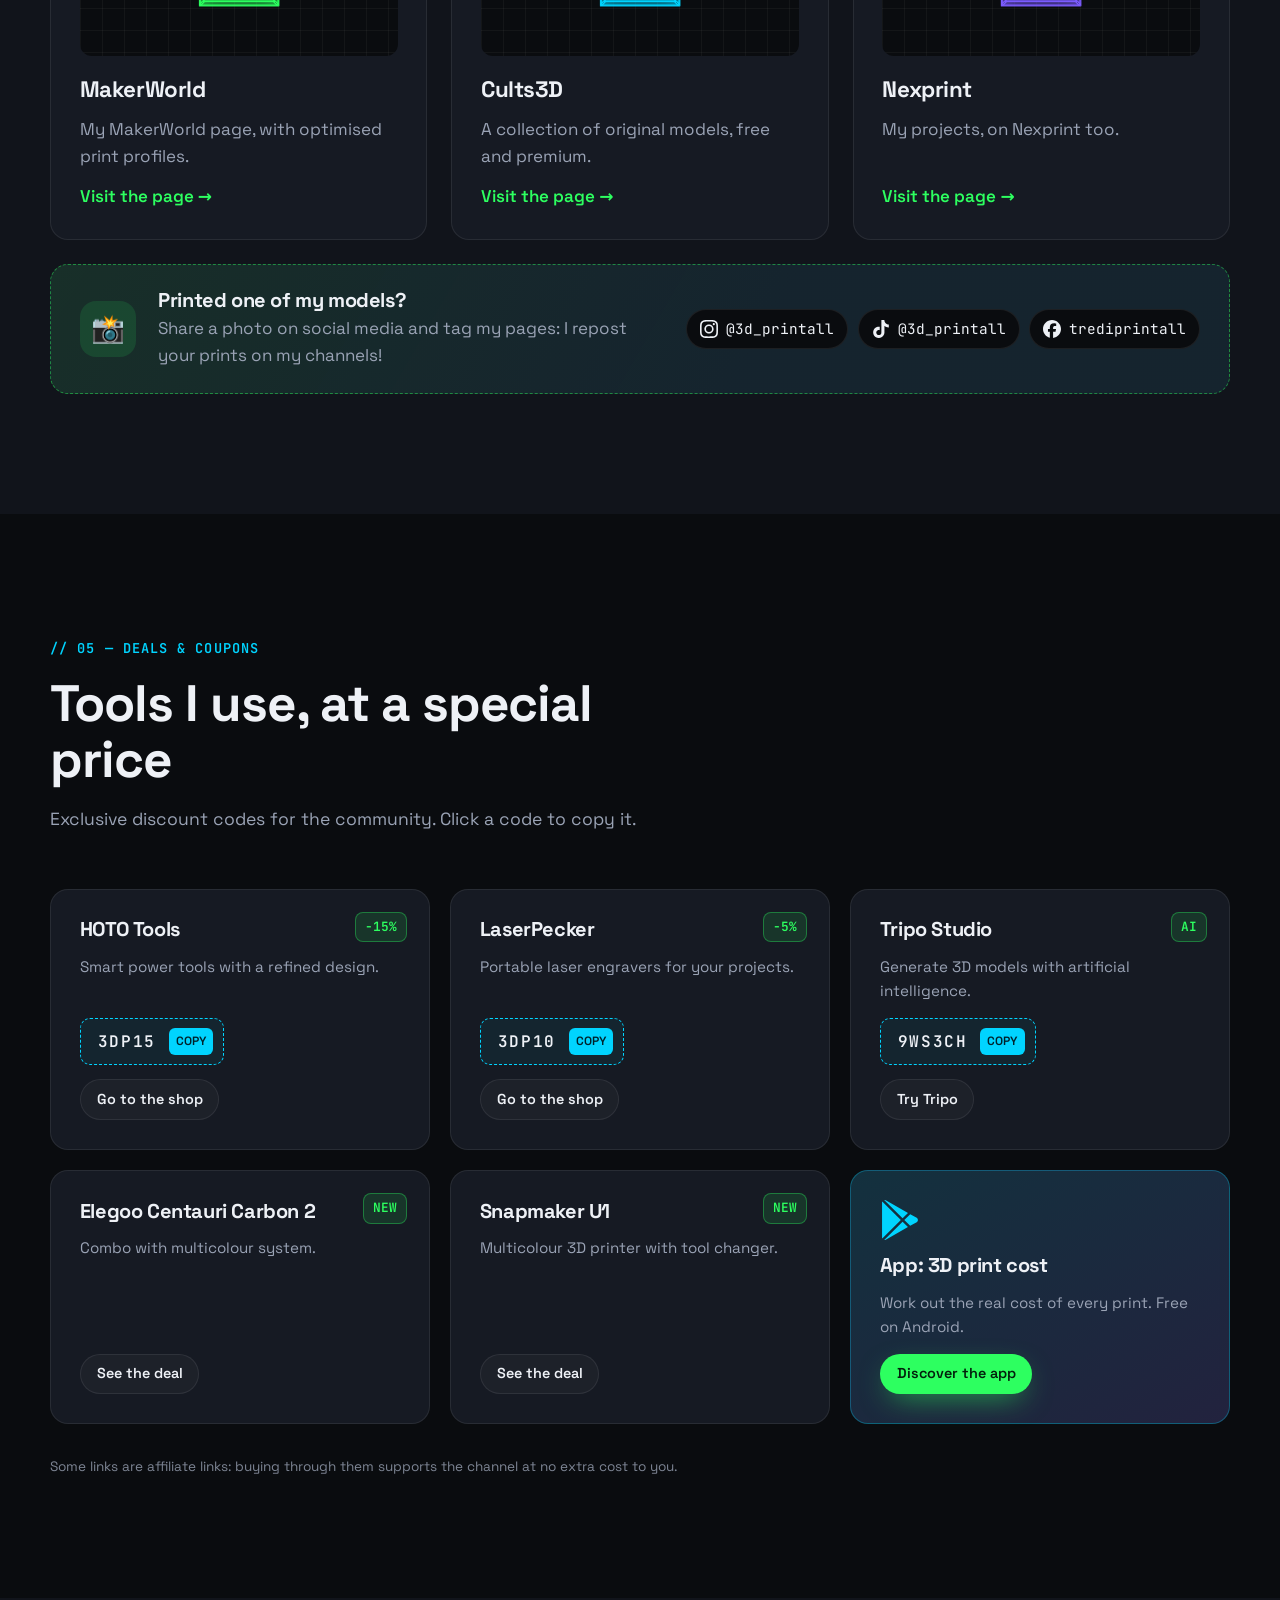
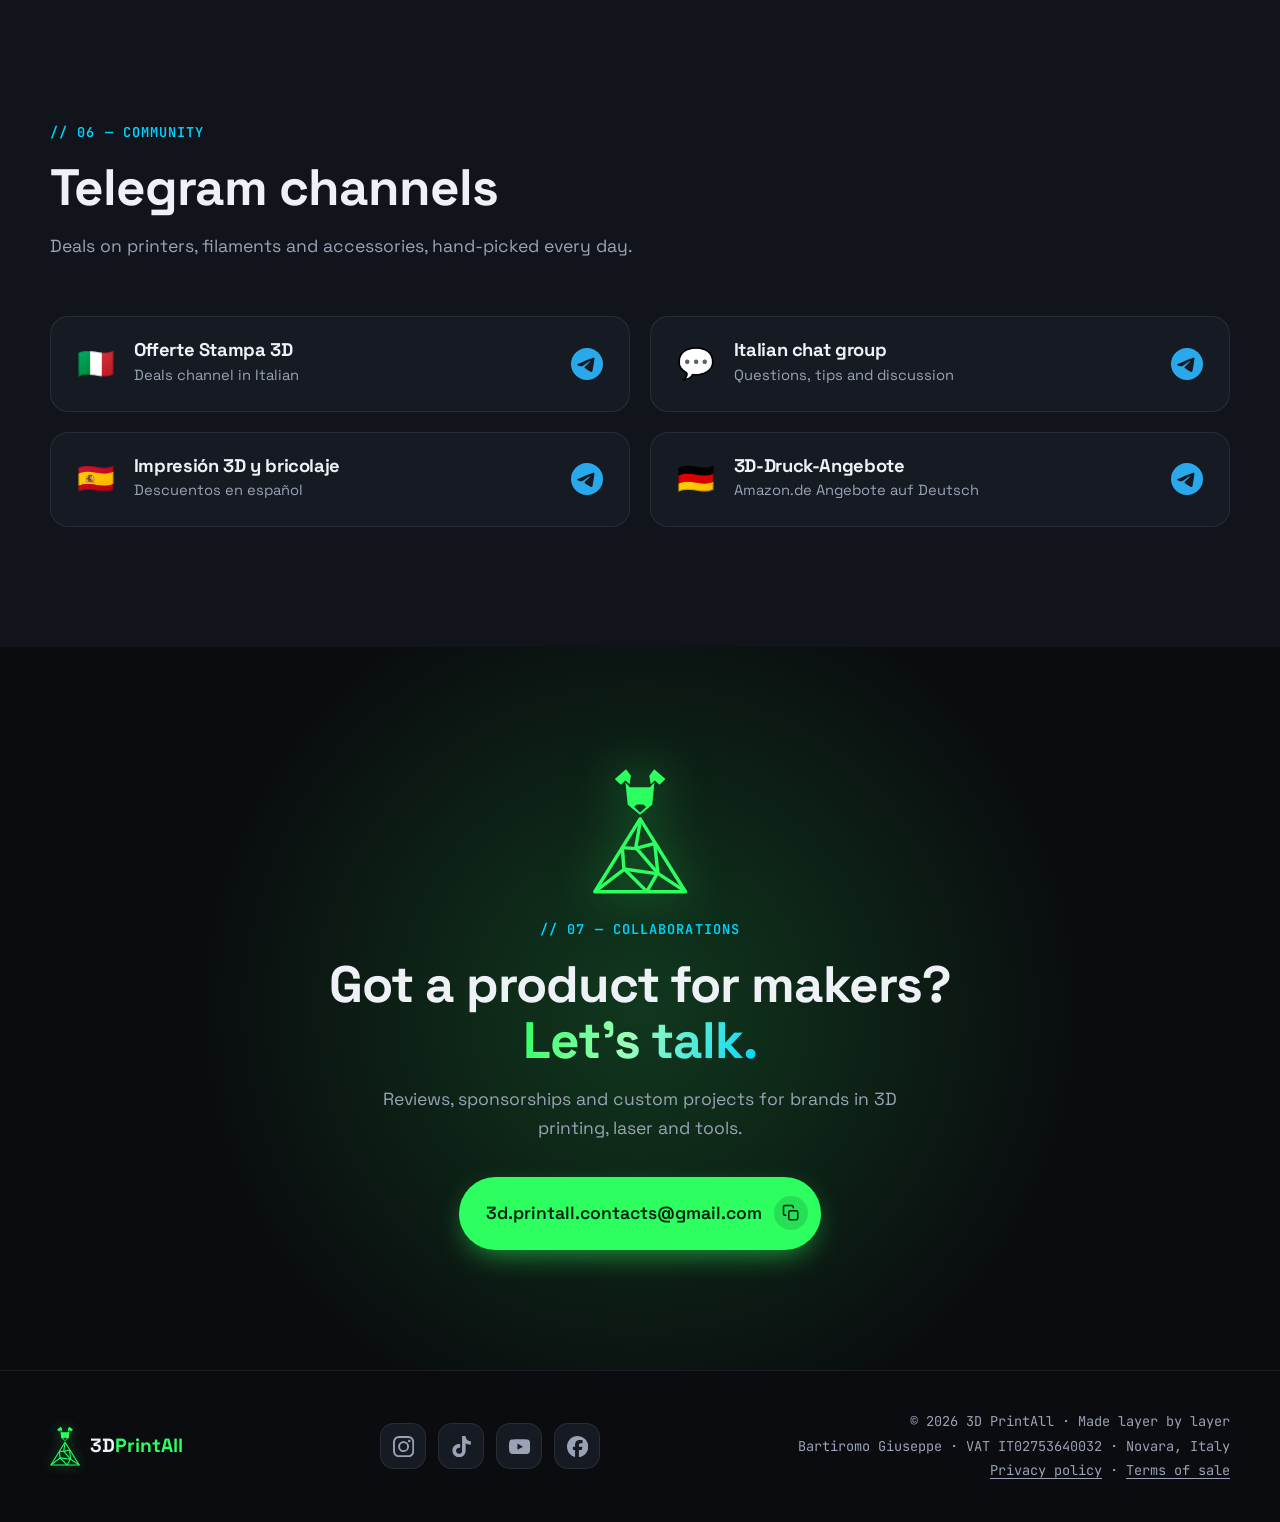
==== commit 4dcfc6ef: "App: statistiche, PDF personalizzabile e backup Nuove schede nella sezione Funzioni (PDF con il tuo " ====
--- a/index.html
+++ b/index.html
@@ -191,7 +191,7 @@
           <div class="teaser__copy reveal">
             <p class="eyebrow mono" data-i18n="app.eyebrow">// 02 — La mia app</p>
             <h2 data-i18n="app.title">Quanto costa <span class="grad">davvero</span> la tua stampa?</h2>
-            <p class="section__sub" data-i18n="teaser.sub"><strong>3D Cost Estimation</strong> calcola prezzo e costi di ogni stampa 3D, FDM o resina, e tiene d'occhio quanto filamento ti resta su ogni bobina.</p>
+            <p class="section__sub" data-i18n="teaser.sub"><strong>3D Cost Estimation</strong> calcola prezzo e costi di ogni stampa 3D, FDM o resina, crea preventivi PDF con il tuo logo, tiene d'occhio quanto filamento ti resta su ogni bobina e ti mostra quanto guadagni.</p>
             <div class="teaser__cta">
               <a class="btn btn--primary" href="app/" data-i18n="teaser.btn">Scopri l'app →</a>
               <a class="play-btn play-btn--sm" href="https://play.google.com/store/apps/details?id=my_pkg.myapp" target="_blank" rel="noopener">
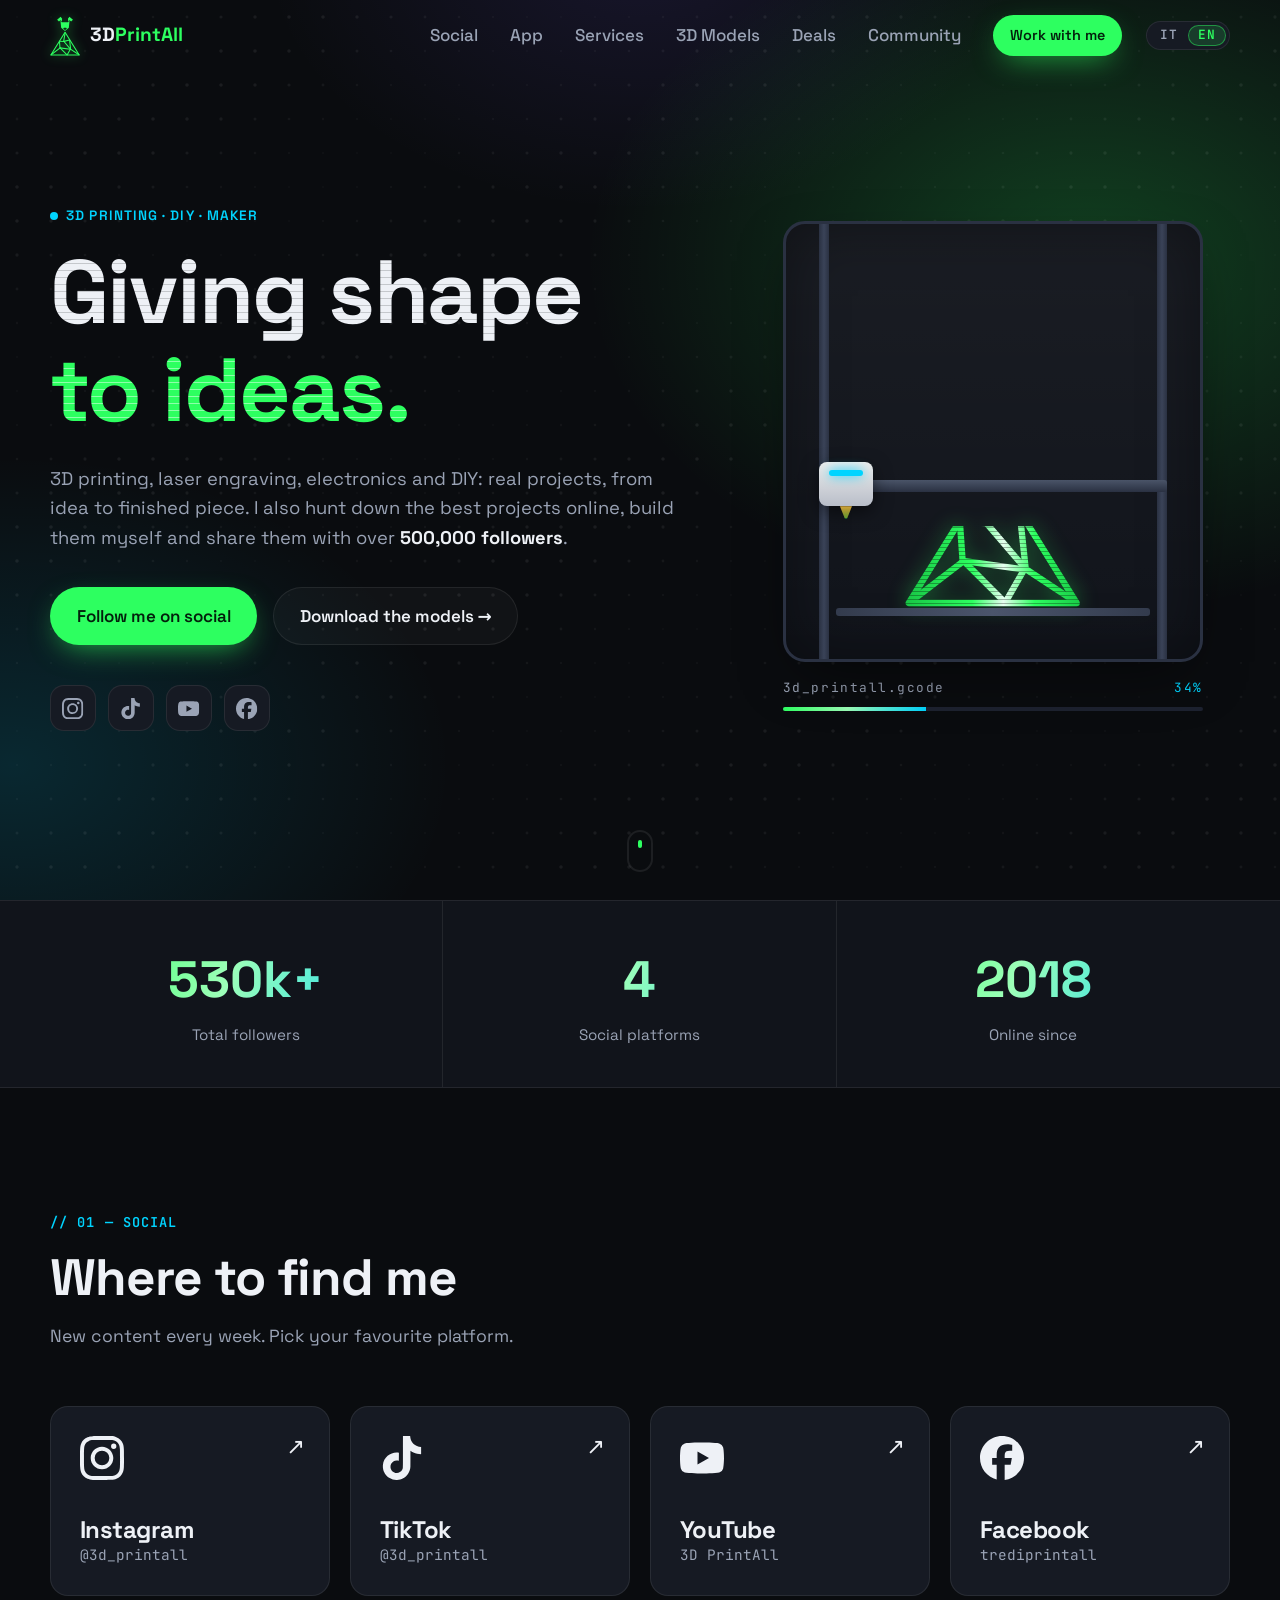
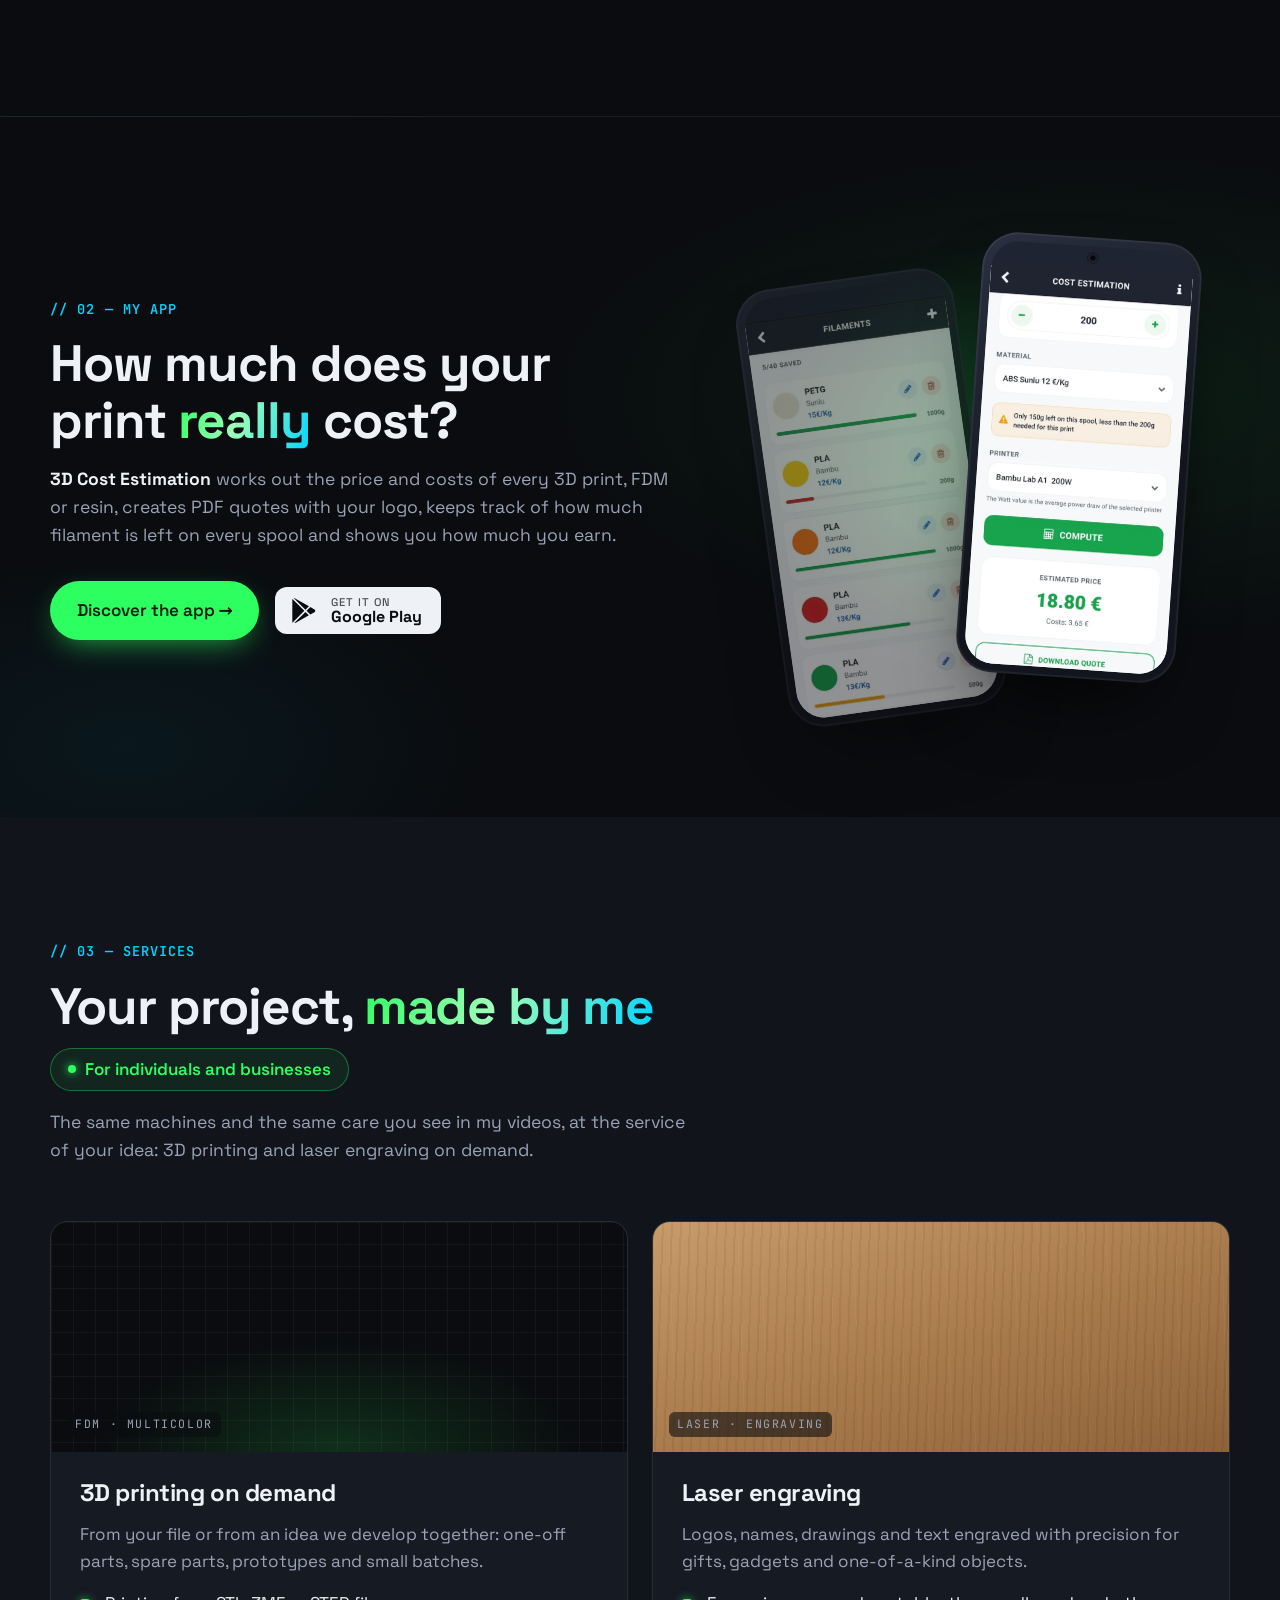
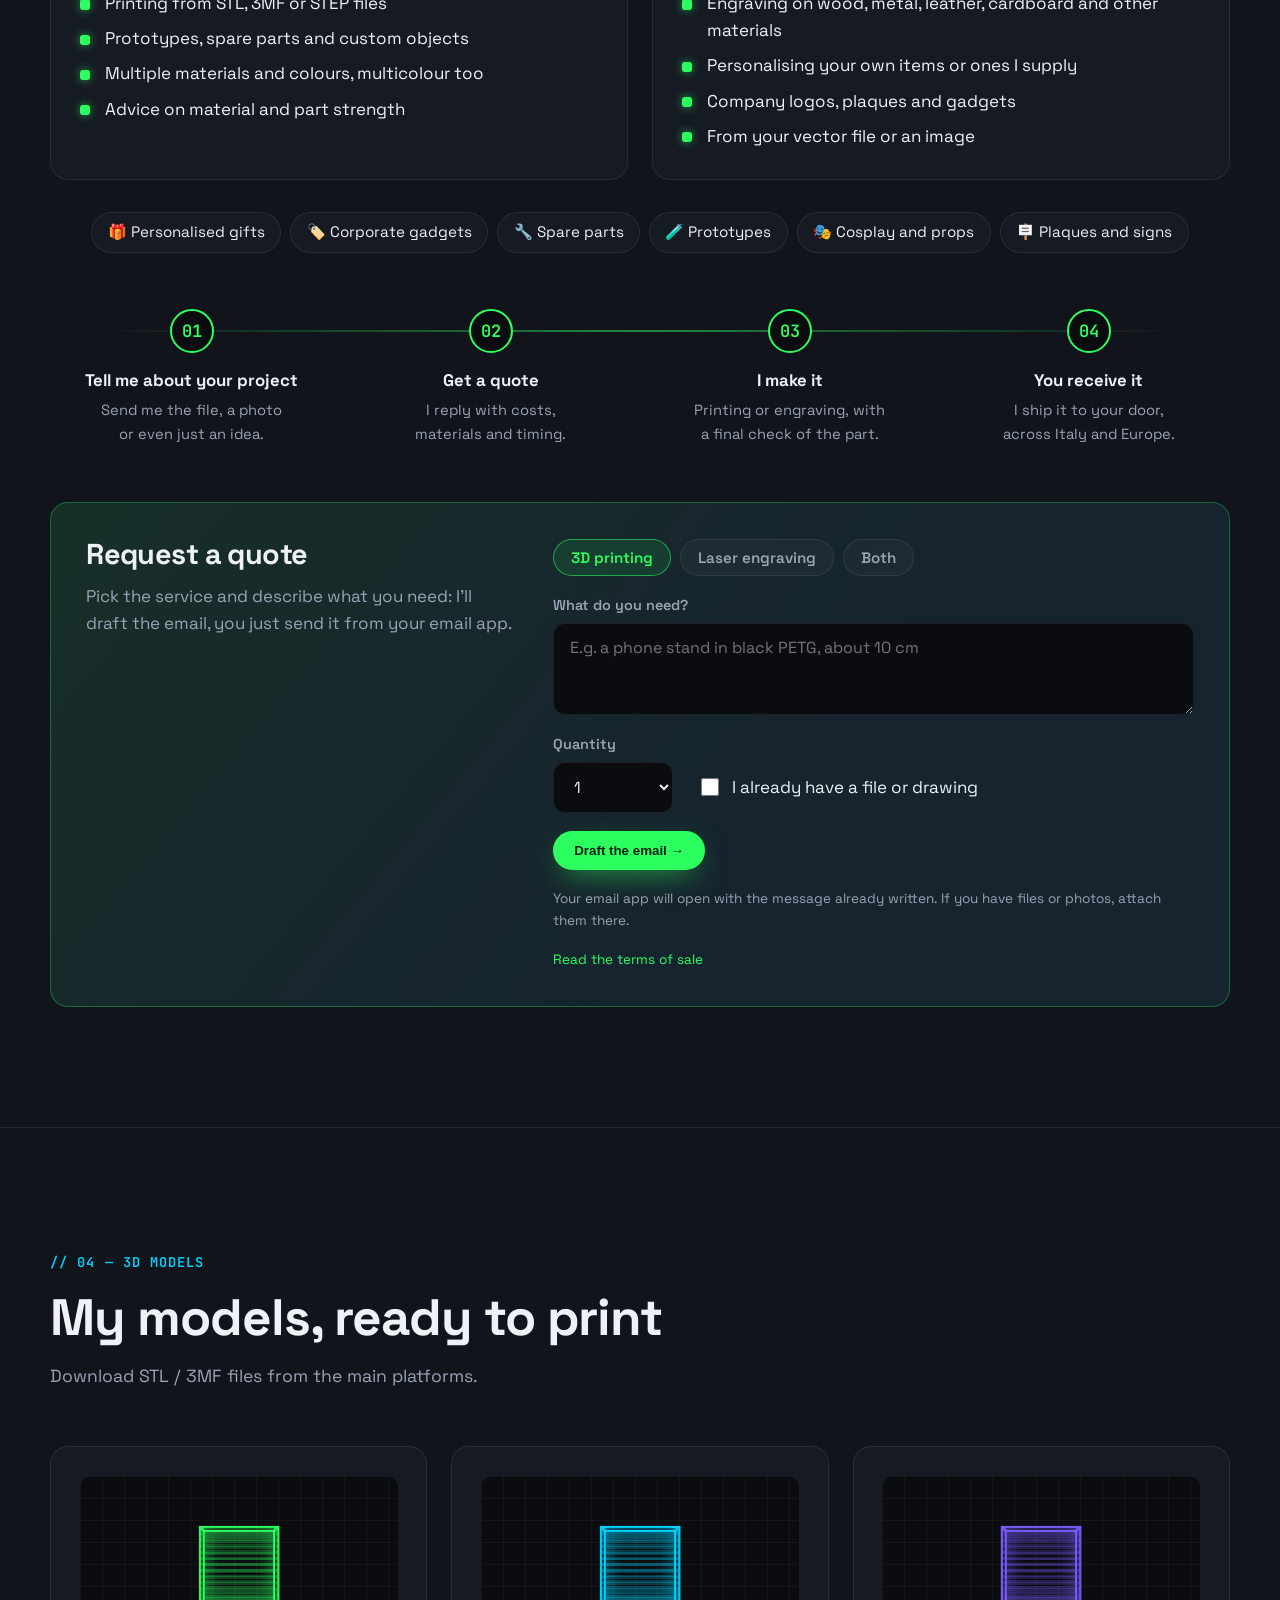
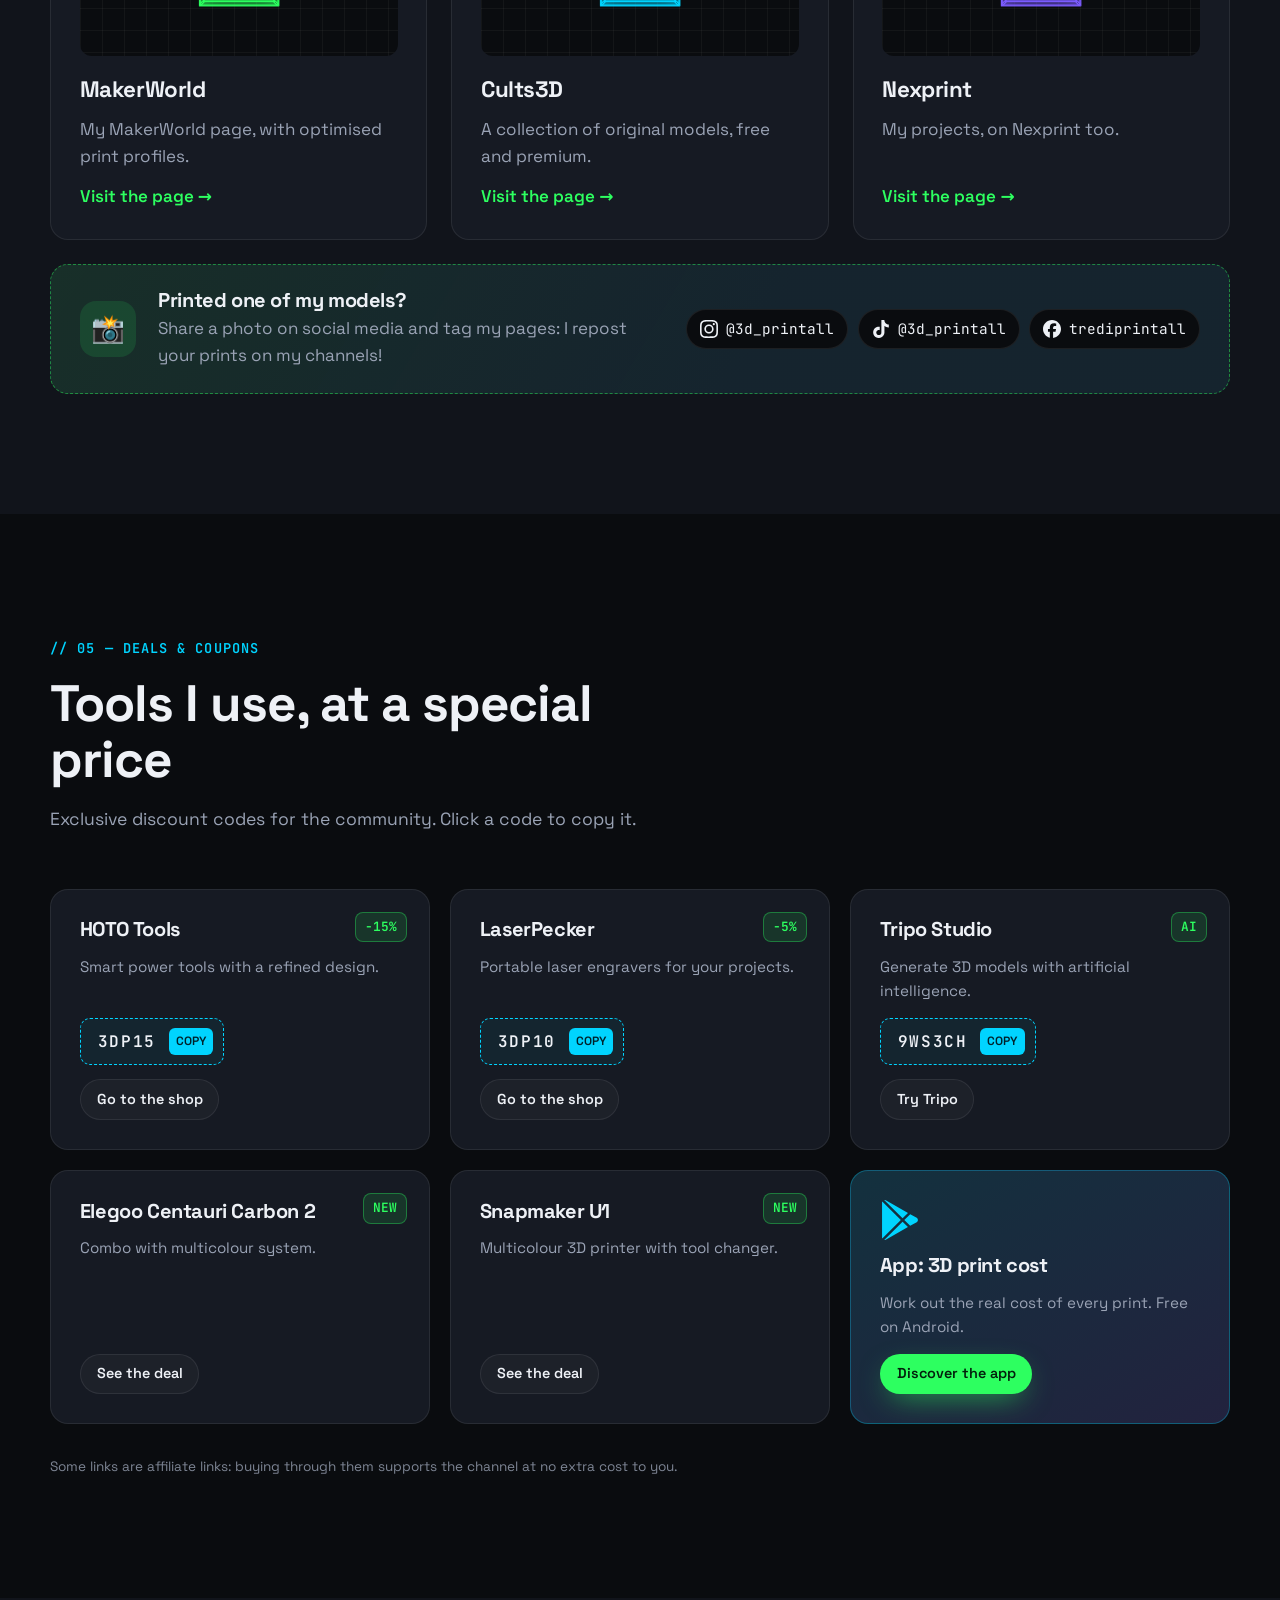
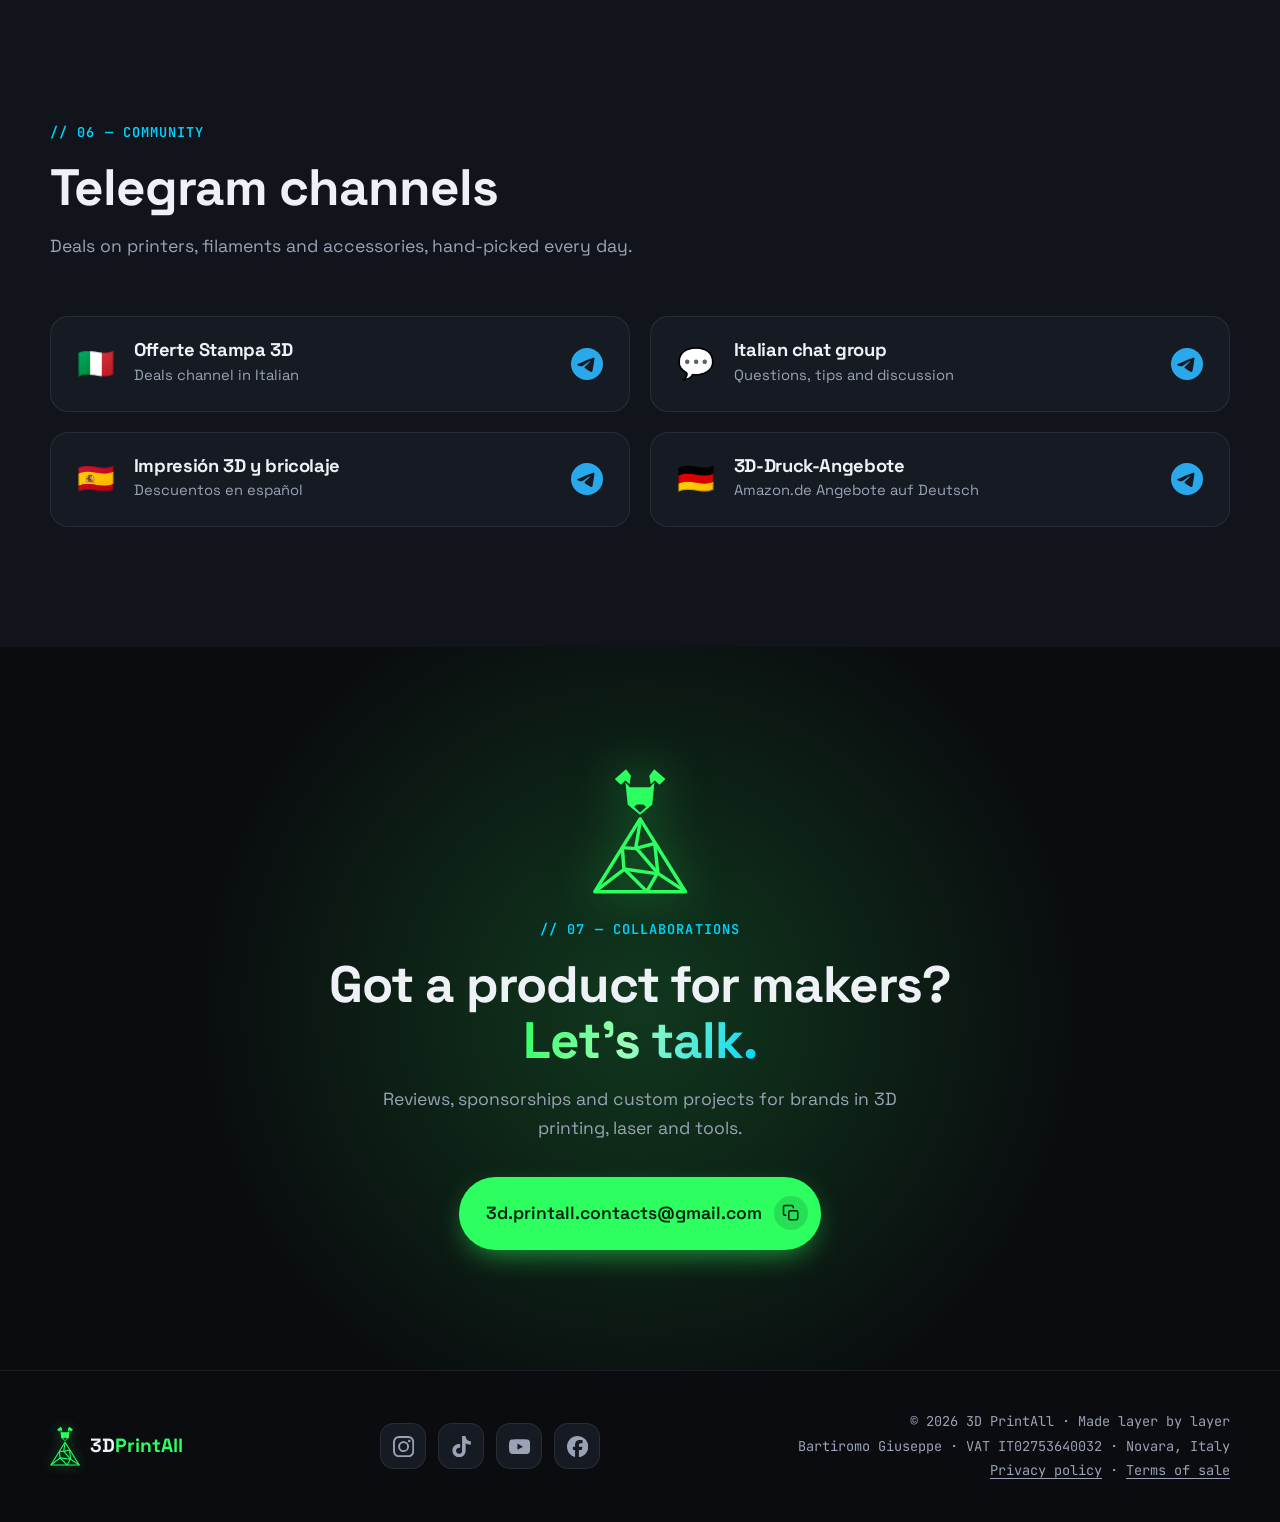
==== commit 6939bc70: "Follower totali: 530k Co-Authored-By: Claude Opus 5.5 <noreply@anthropic.com>" ====
--- a/index.html
+++ b/index.html
@@ -124,7 +124,7 @@
     <section class="stats" id="stats">
       <div class="container stats__grid">
         <div class="stat reveal">
-          <span class="stat__num" data-count="510" data-suffix="k+">0</span>
+          <span class="stat__num" data-count="530" data-suffix="k+">0</span>
           <span class="stat__label" data-i18n="stats.followers">Follower totali</span>
         </div>
         <div class="stat reveal">
--- a/css/style.css
+++ b/css/style.css
@@ -836,6 +836,7 @@
 .faq details p { padding: 0 1.4rem 1.2rem; color: var(--muted); }
 
 .cta .play-btn { margin-top: .5rem; }
+.cta .cta__web { margin-top: 1rem; }
 .copy-mail {
   gap: .8rem; cursor: pointer; border: 0; font-family: inherit;
   white-space: nowrap; word-break: normal;
@@ -851,6 +852,47 @@
 .copy-mail.is-copied .copy-mail__done { opacity: 1; transform: none; }
 .footer__copy a { color: var(--muted); text-decoration: underline; text-underline-offset: 3px; }
 .footer__copy a:hover { color: var(--accent); }
+
+/* ---------- App page: try it live (desktop: app dentro il telefono) ---------- */
+.try { display: grid; grid-template-columns: 1fr auto; gap: 4rem; align-items: center; }
+.try__copy .section__sub { margin: 1rem 0 1.6rem; }
+.try__points { list-style: none; margin: 0 0 2rem; padding: 0; display: grid; gap: .8rem; }
+.try__points li { position: relative; padding-left: 1.8rem; color: var(--text); }
+.try__points li::before {
+  content: "✓"; position: absolute; left: 0; top: 0;
+  color: var(--accent); font-weight: 700;
+}
+.try__open { display: none; }
+/* Schermo a misura di telefono vero (390px), così l'app non va rimpicciolita. */
+.phone--live { width: 414px; animation: none; }
+.phone__screen--live {
+  aspect-ratio: auto;
+  height: clamp(560px, calc(100vh - var(--nav-h) - 120px), 820px);
+}
+.phone__screen--live img { object-fit: cover; object-position: top; }
+.phone__app {
+  position: absolute; top: 26px; left: 0;
+  width: 100%; height: calc(100% - 26px); border: 0;
+  background: #f7f8fa;
+}
+.try__start {
+  position: absolute; inset: 26px 0 0; z-index: 2;
+  display: flex; flex-direction: column; align-items: center; justify-content: center; gap: .8rem;
+  border: 0; cursor: pointer; font: inherit; font-weight: 700; font-size: 1.1rem; color: #fff;
+  background: rgba(10, 12, 15, .45);
+  backdrop-filter: blur(2px); -webkit-backdrop-filter: blur(2px);
+  transition: background .25s;
+}
+.try__start:hover { background: rgba(10, 12, 15, .3); }
+.try__play {
+  display: grid; place-items: center; width: 72px; height: 72px; border-radius: 50%;
+  background: var(--accent); color: #03200c; font-size: 1.6rem; padding-left: 5px;
+  box-shadow: 0 16px 40px -10px rgba(45, 255, 96, .9);
+  transition: transform .25s;
+}
+.try__start:hover .try__play { transform: scale(1.08); }
+.phone__screen--live.is-live img,
+.phone__screen--live.is-live .try__start { display: none; }
 
 /* ---------- Responsive ---------- */
 @media (max-width: 1024px) {
@@ -865,6 +907,10 @@
   .printer { max-width: 300px; }
   .model-grid { grid-template-columns: 1fr; }
   .app__grid { grid-template-columns: 1fr; gap: 2rem; }
+  /* Da smartphone l'app si apre nella sua pagina, a tutto schermo. */
+  .try { grid-template-columns: 1fr; }
+  .try__stage, .try__full { display: none; }
+  .try__open { display: inline-flex; }
   .hero--app .app__stage { order: 0; padding-top: 0; }
   .hero--app .phone { width: min(250px, 68vw); }
   .teaser { grid-template-columns: 1fr; gap: 1rem; }
